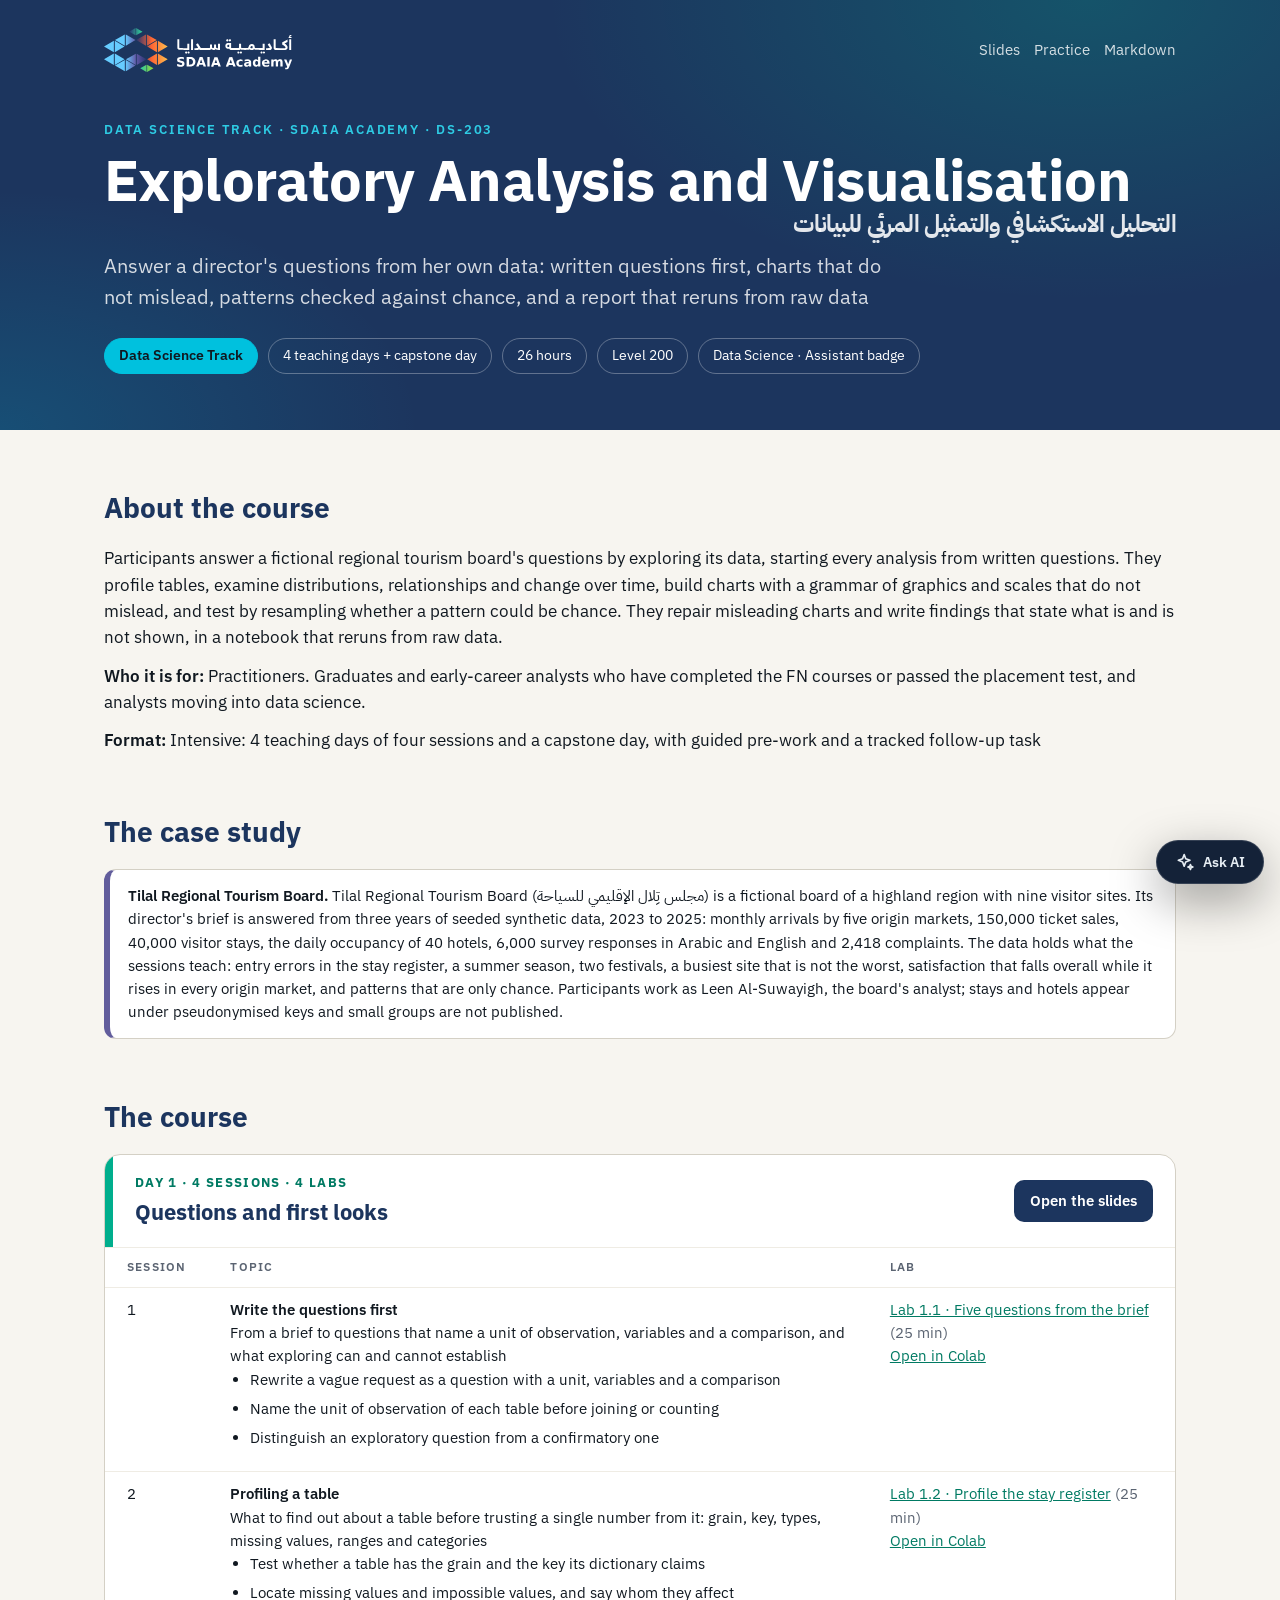
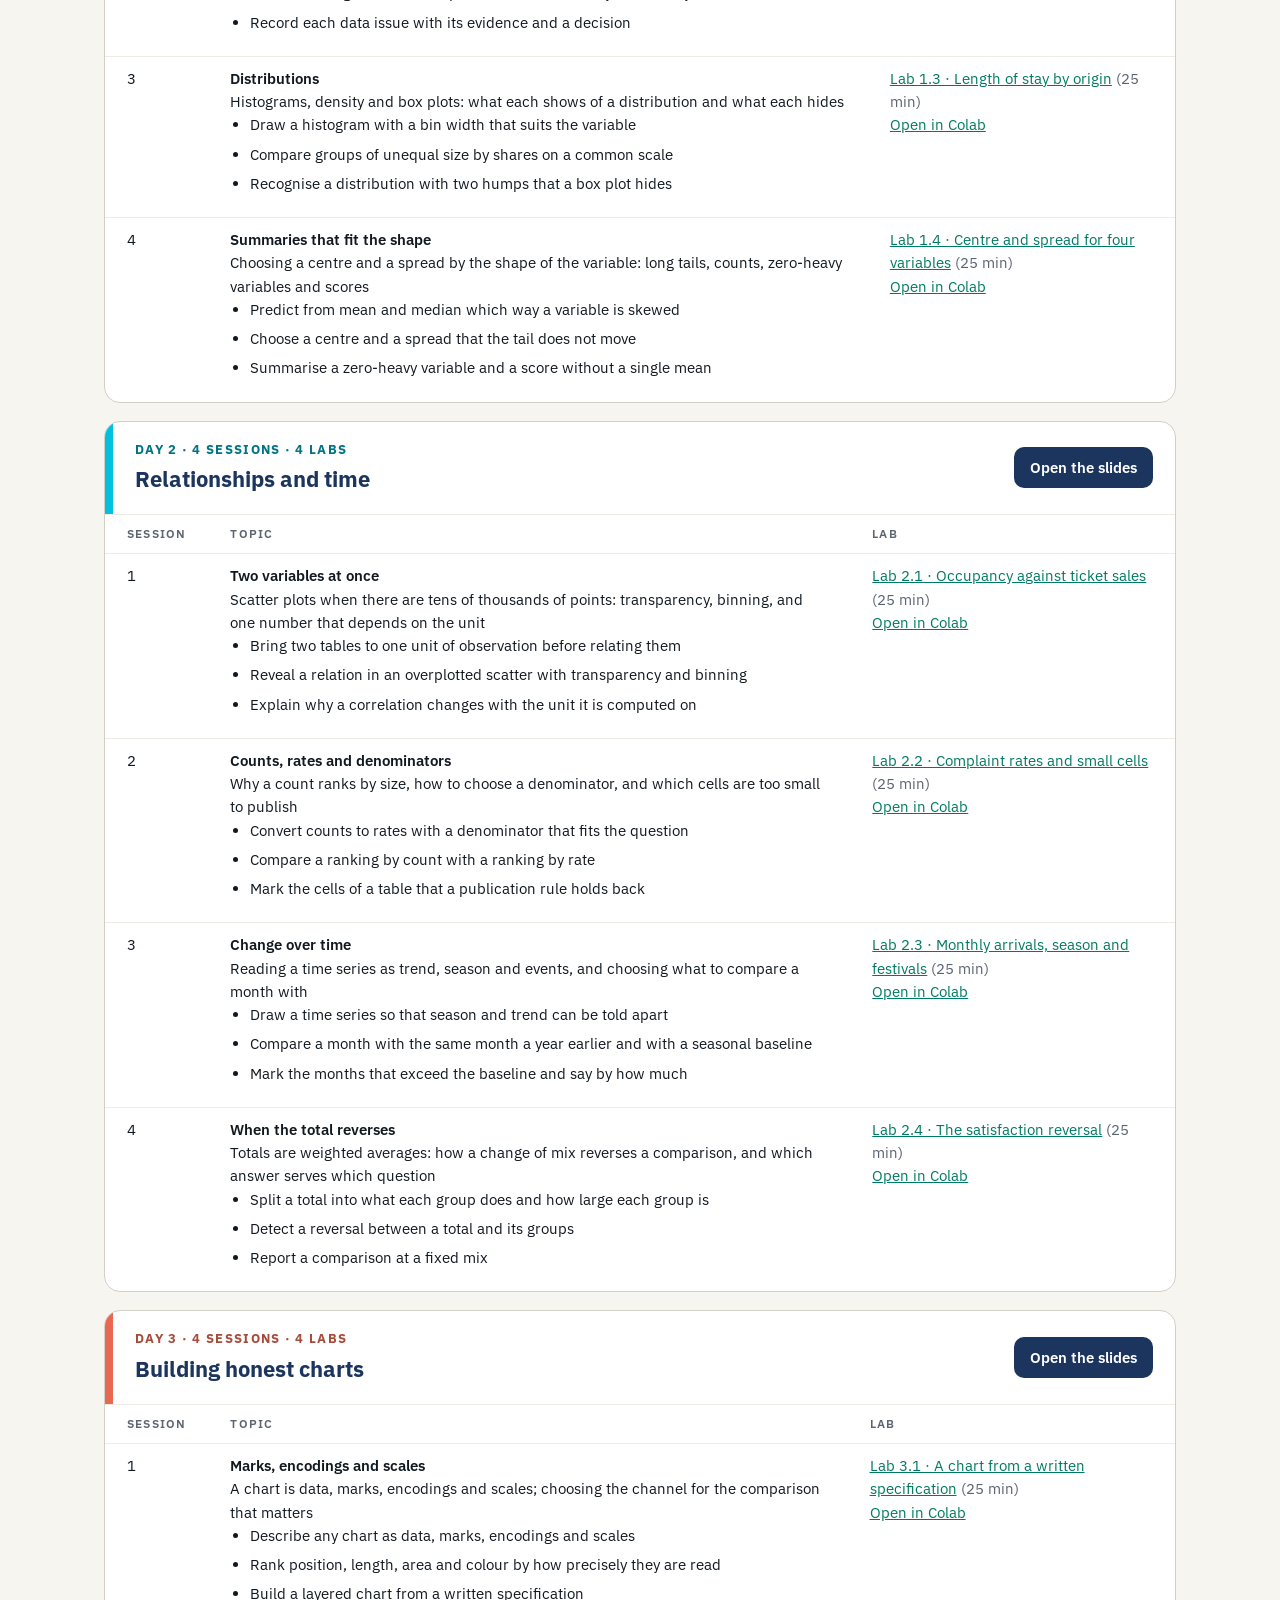
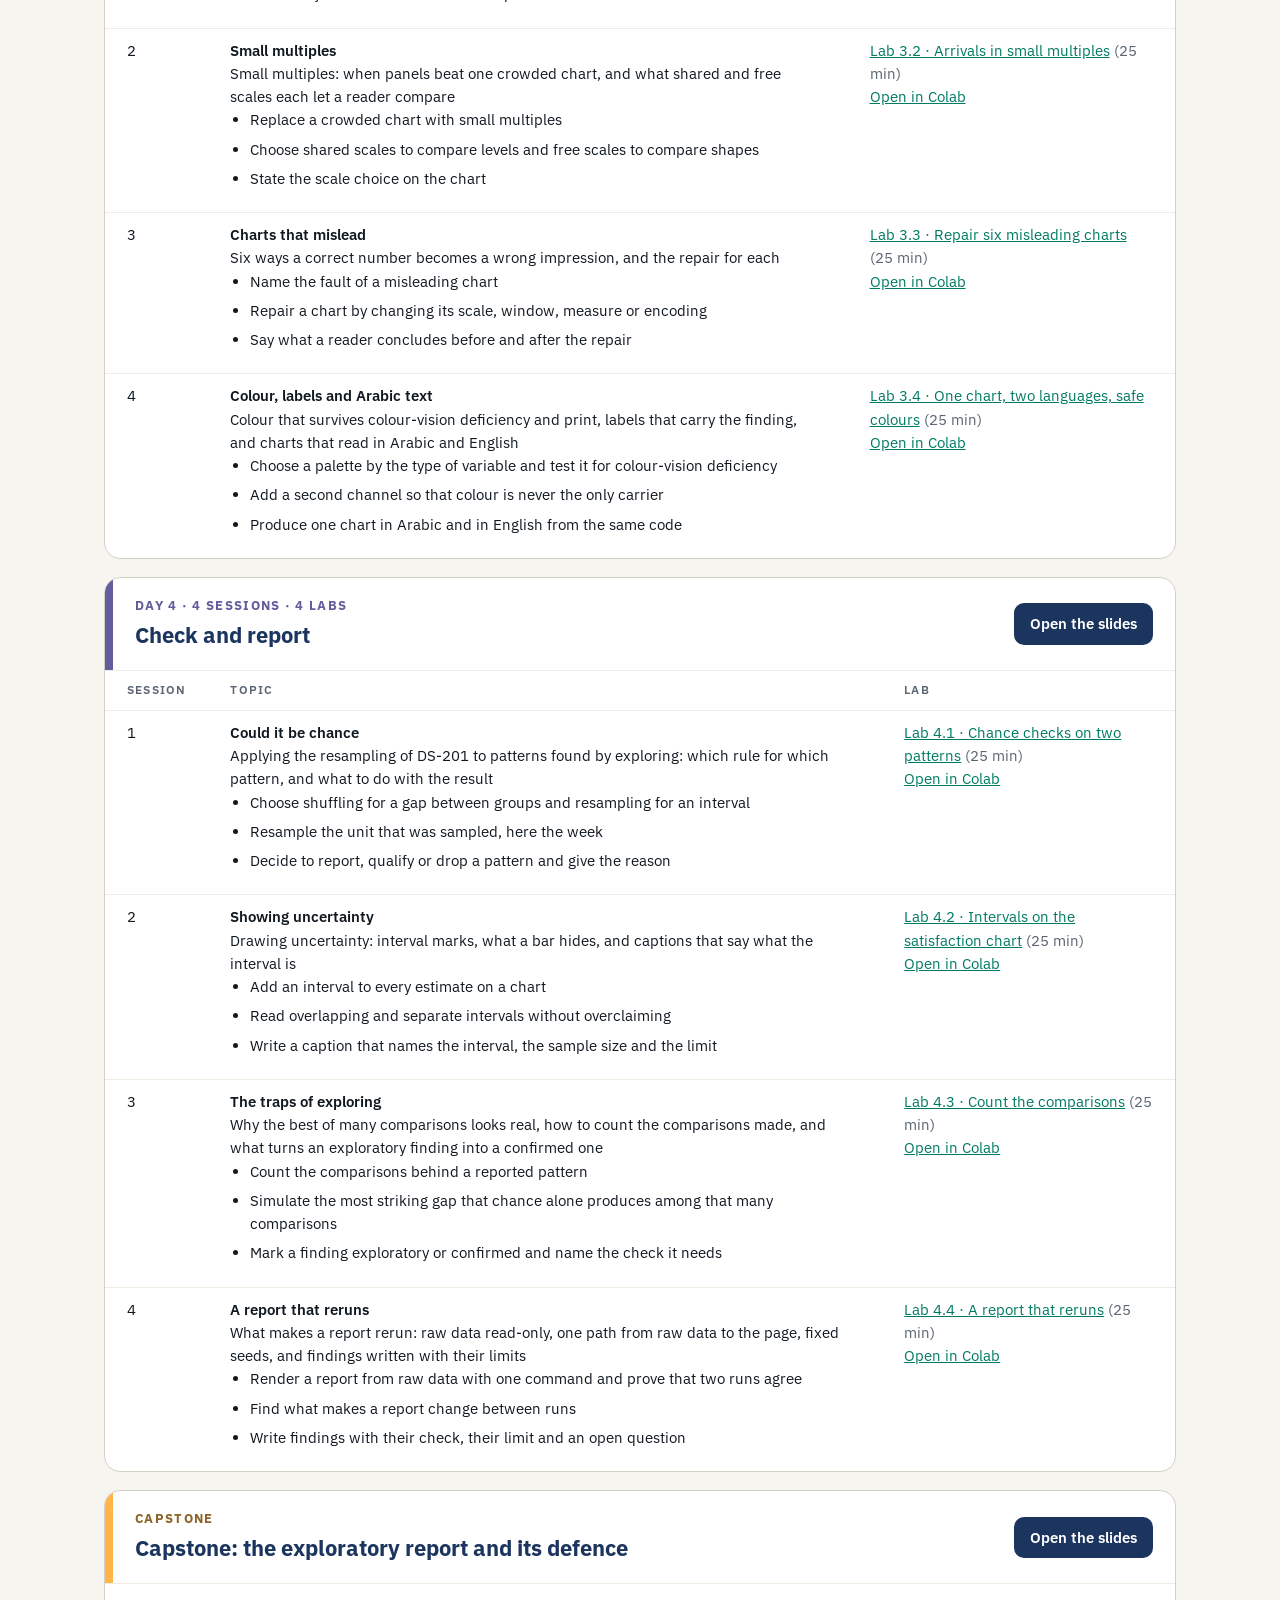
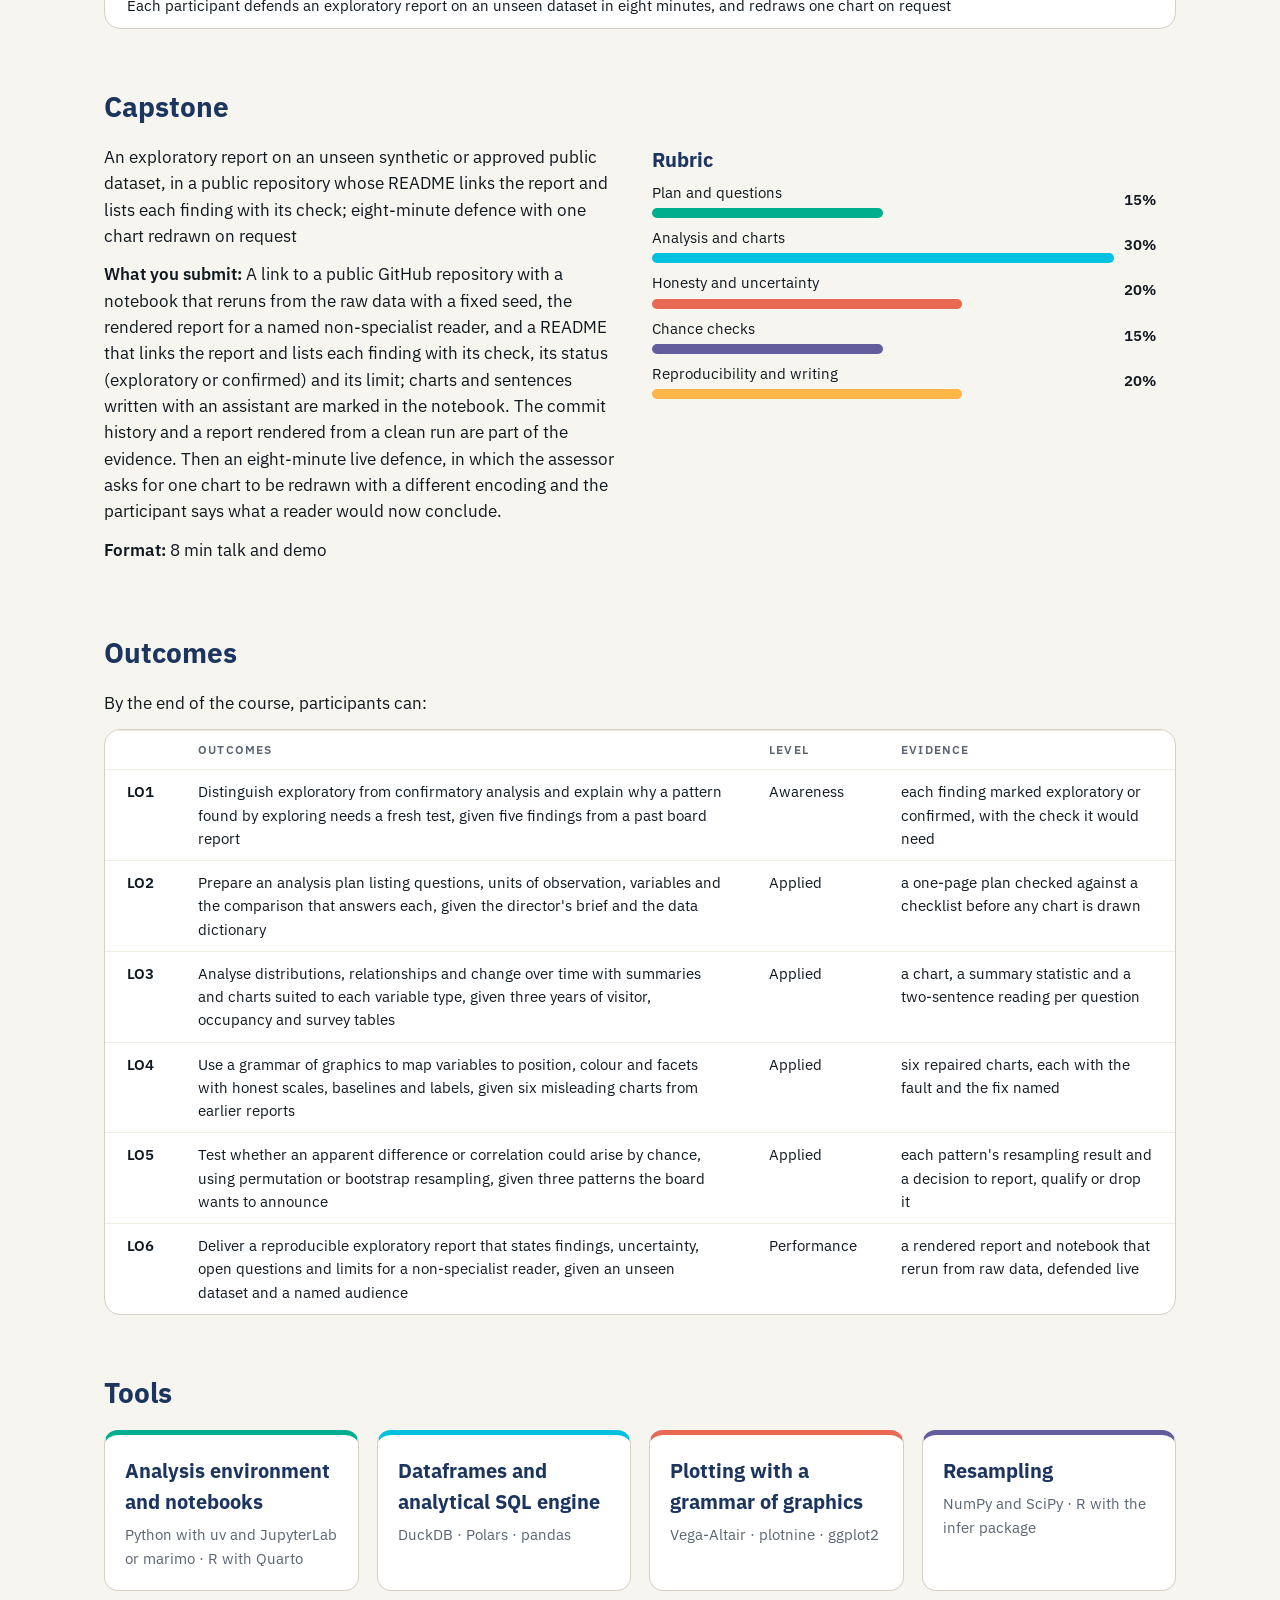
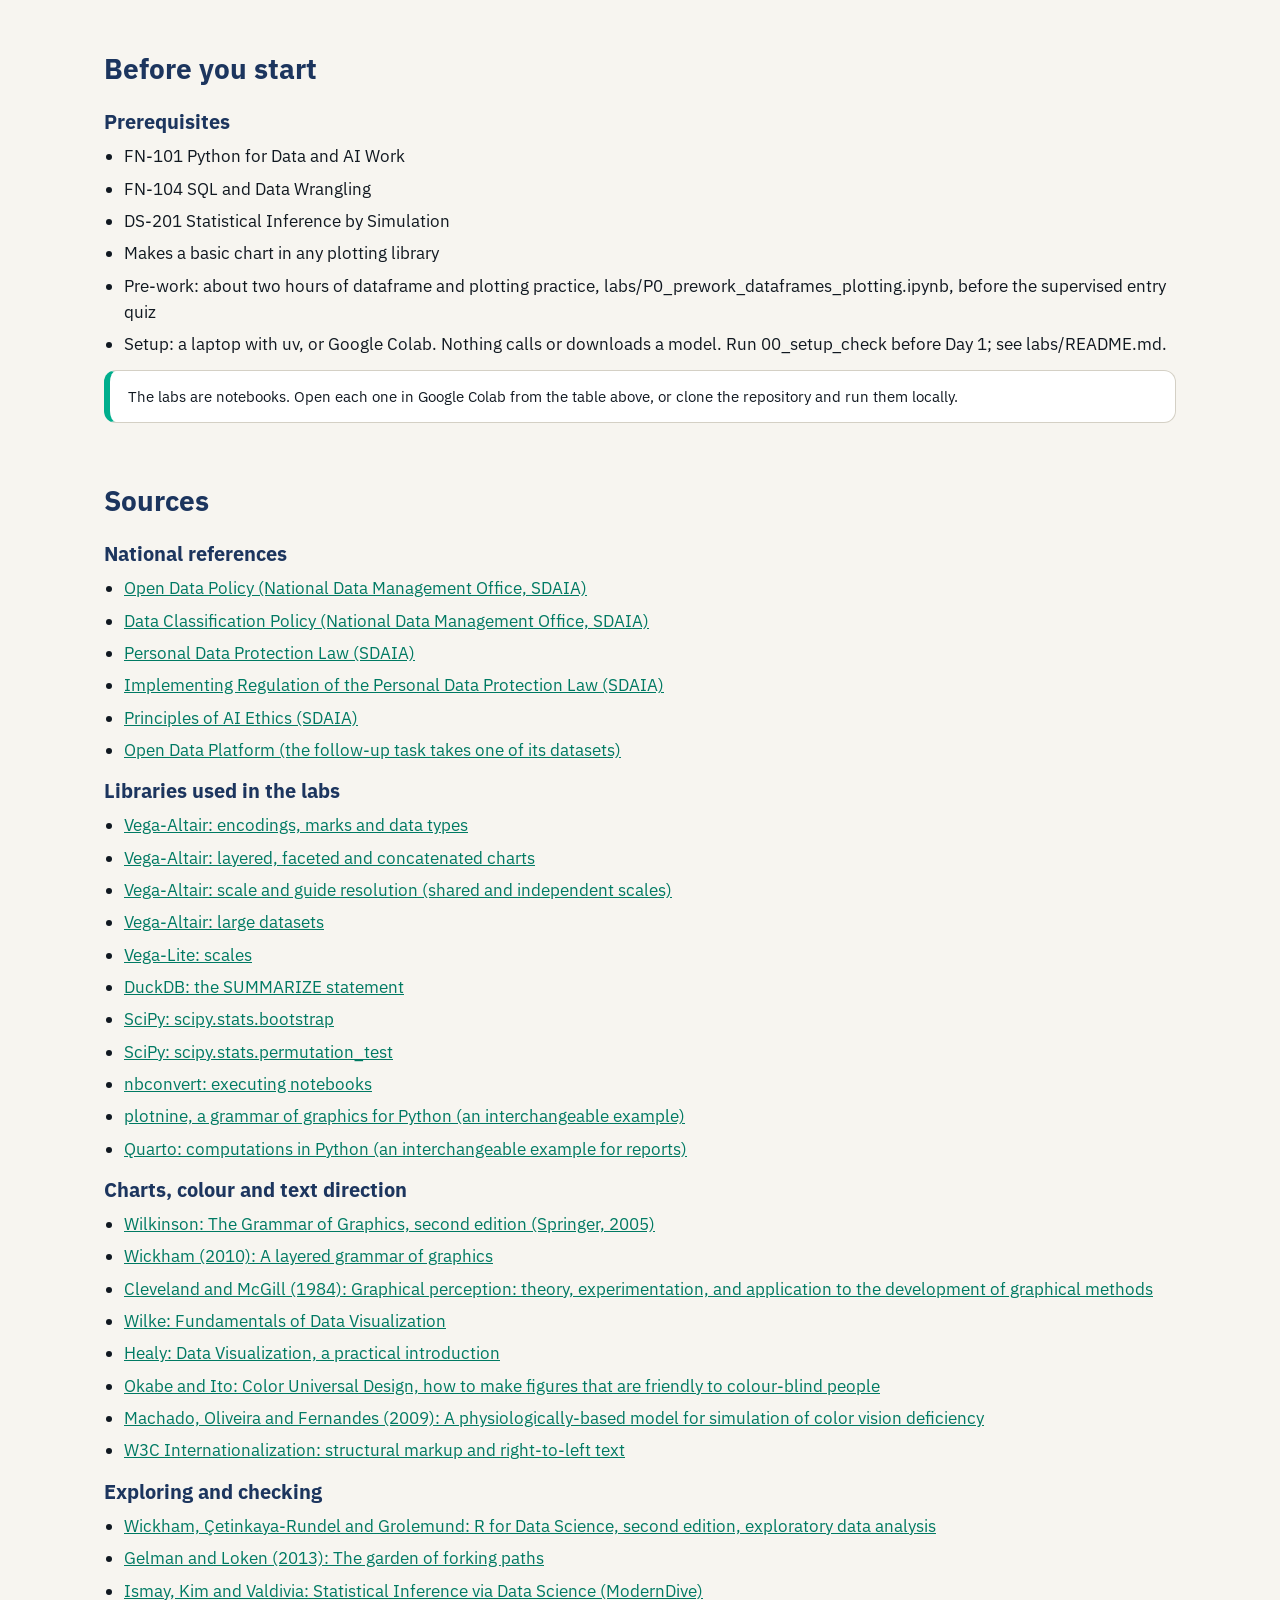
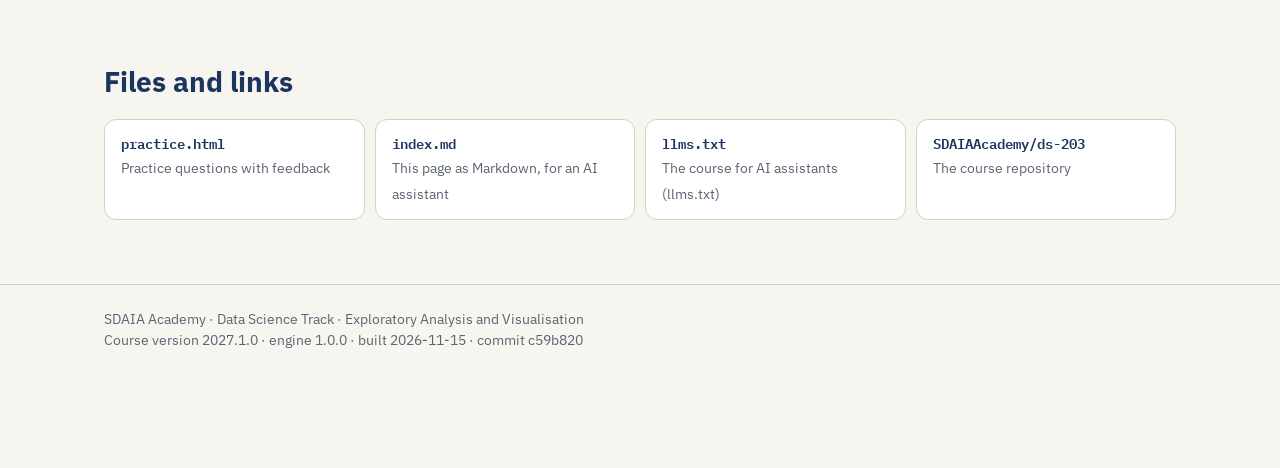
==== index.html @ 0e371b39 "Publish ds-203 2027.1.0 from c59b820" ====
<!doctype html>
<html lang="en" dir="ltr" data-ax="page" data-track="data-science">
<head>
<meta charset="utf-8">
<meta name="viewport" content="width=device-width, initial-scale=1">
<title>Exploratory Analysis and Visualisation · SDAIA Academy</title>
<meta name="generator" content="SDAIA Academy engine 1.0.0">
<meta name="description" content="Answer a director's questions from her own data: written questions first, charts that do not mislead, patterns checked against chance, and a report that reruns from raw data">
<link rel="icon" href="_engine/icon.svg">
<link rel="alternate" type="text/markdown" href="index.md">
<link rel="describedby" href="llms.txt">
<link rel="stylesheet" href="_engine/academy.css">
<link rel="stylesheet" href="assets/course.css">
</head>
<body>
<header>
<div class="wrap">
<div class="top"><div class="logo" id="logo"></div><nav><a href="slides/day1.html">Slides</a><a href="practice.html">Practice</a><a href="index.md" type="text/markdown">Markdown</a></nav></div>
<div class="kicker">Data Science Track · SDAIA Academy · DS-203</div>
<h1>Exploratory Analysis and Visualisation<span class="sub ar" lang="ar" dir="rtl">التحليل الاستكشافي والتمثيل المرئي للبيانات</span></h1>
<p>Answer a director's questions from her own data: written questions first, charts that do not mislead, patterns checked against chance, and a report that reruns from raw data</p>
<div class="meta"><span class="track">Data Science Track</span><span>4 teaching days + capstone day</span><span>26 hours</span><span>Level 200</span><span>Data Science · Assistant badge</span></div>
</div>
</header>
<main class="wrap">
<h2>About the course</h2>
<p>Participants answer a fictional regional tourism board's questions by exploring its data, starting every analysis from written questions. They profile tables, examine distributions, relationships and change over time, build charts with a grammar of graphics and scales that do not mislead, and test by resampling whether a pattern could be chance. They repair misleading charts and write findings that state what is and is not shown, in a notebook that reruns from raw data.</p>
<p><b>Who it is for:</b> Practitioners. Graduates and early-career analysts who have completed the FN courses or passed the placement test, and analysts moving into data science.</p>
<p><b>Format:</b> Intensive: 4 teaching days of four sessions and a capstone day, with guided pre-work and a tracked follow-up task</p>
<h2>The case study</h2>
<div class="note info"><b>Tilal Regional Tourism Board.</b> Tilal Regional Tourism Board (مجلس تِلال الإقليمي للسياحة) is a fictional board of a highland region with nine visitor sites. Its director's brief is answered from three years of seeded synthetic data, 2023 to 2025: monthly arrivals by five origin markets, 150,000 ticket sales, 40,000 visitor stays, the daily occupancy of 40 hotels, 6,000 survey responses in Arabic and English and 2,418 complaints. The data holds what the sessions teach: entry errors in the stay register, a summer season, two festivals, a busiest site that is not the worst, satisfaction that falls overall while it rises in every origin market, and patterns that are only chance. Participants work as Leen Al-Suwayigh, the board's analyst; stays and hotels appear under pseudonymised keys and small groups are not published.</div>
<h2>The course</h2>
<div class="day">
<div class="day-head c-teal"><div><div class="t">Day 1 · 4 sessions · 4 labs</div><h3>Questions and first looks</h3></div><a class="btn" href="slides/day1.html">Open the slides</a></div>
<div class="scroll"><table>
<tr><th>Session</th><th>Topic</th><th>Lab</th></tr>
<tr><td>1</td><td><b>Write the questions first</b><br>From a brief to questions that name a unit of observation, variables and a comparison, and what exploring can and cannot establish<ul><li>Rewrite a vague request as a question with a unit, variables and a comparison</li><li>Name the unit of observation of each table before joining or counting</li><li>Distinguish an exploratory question from a confirmatory one</li></ul></td><td><a href="labs/D1_1_brief_questions.ipynb">Lab 1.1 · Five questions from the brief</a> <span class="muted">(25 min)</span><br><a href="https://colab.research.google.com/github/SDAIAAcademy/ds-203/blob/main/labs/D1_1_brief_questions.ipynb">Open in Colab</a></td></tr>
<tr><td>2</td><td><b>Profiling a table</b><br>What to find out about a table before trusting a single number from it: grain, key, types, missing values, ranges and categories<ul><li>Test whether a table has the grain and the key its dictionary claims</li><li>Locate missing values and impossible values, and say whom they affect</li><li>Record each data issue with its evidence and a decision</li></ul></td><td><a href="labs/D1_2_profile_stays.ipynb">Lab 1.2 · Profile the stay register</a> <span class="muted">(25 min)</span><br><a href="https://colab.research.google.com/github/SDAIAAcademy/ds-203/blob/main/labs/D1_2_profile_stays.ipynb">Open in Colab</a></td></tr>
<tr><td>3</td><td><b>Distributions</b><br>Histograms, density and box plots: what each shows of a distribution and what each hides<ul><li>Draw a histogram with a bin width that suits the variable</li><li>Compare groups of unequal size by shares on a common scale</li><li>Recognise a distribution with two humps that a box plot hides</li></ul></td><td><a href="labs/D1_3_length_of_stay.ipynb">Lab 1.3 · Length of stay by origin</a> <span class="muted">(25 min)</span><br><a href="https://colab.research.google.com/github/SDAIAAcademy/ds-203/blob/main/labs/D1_3_length_of_stay.ipynb">Open in Colab</a></td></tr>
<tr><td>4</td><td><b>Summaries that fit the shape</b><br>Choosing a centre and a spread by the shape of the variable: long tails, counts, zero-heavy variables and scores<ul><li>Predict from mean and median which way a variable is skewed</li><li>Choose a centre and a spread that the tail does not move</li><li>Summarise a zero-heavy variable and a score without a single mean</li></ul></td><td><a href="labs/D1_4_centre_spread.ipynb">Lab 1.4 · Centre and spread for four variables</a> <span class="muted">(25 min)</span><br><a href="https://colab.research.google.com/github/SDAIAAcademy/ds-203/blob/main/labs/D1_4_centre_spread.ipynb">Open in Colab</a></td></tr>
</table></div>
</div>
<div class="day">
<div class="day-head c-cyan"><div><div class="t">Day 2 · 4 sessions · 4 labs</div><h3>Relationships and time</h3></div><a class="btn" href="slides/day2.html">Open the slides</a></div>
<div class="scroll"><table>
<tr><th>Session</th><th>Topic</th><th>Lab</th></tr>
<tr><td>1</td><td><b>Two variables at once</b><br>Scatter plots when there are tens of thousands of points: transparency, binning, and one number that depends on the unit<ul><li>Bring two tables to one unit of observation before relating them</li><li>Reveal a relation in an overplotted scatter with transparency and binning</li><li>Explain why a correlation changes with the unit it is computed on</li></ul></td><td><a href="labs/D2_1_occupancy_tickets.ipynb">Lab 2.1 · Occupancy against ticket sales</a> <span class="muted">(25 min)</span><br><a href="https://colab.research.google.com/github/SDAIAAcademy/ds-203/blob/main/labs/D2_1_occupancy_tickets.ipynb">Open in Colab</a></td></tr>
<tr><td>2</td><td><b>Counts, rates and denominators</b><br>Why a count ranks by size, how to choose a denominator, and which cells are too small to publish<ul><li>Convert counts to rates with a denominator that fits the question</li><li>Compare a ranking by count with a ranking by rate</li><li>Mark the cells of a table that a publication rule holds back</li></ul></td><td><a href="labs/D2_2_complaint_rates.ipynb">Lab 2.2 · Complaint rates and small cells</a> <span class="muted">(25 min)</span><br><a href="https://colab.research.google.com/github/SDAIAAcademy/ds-203/blob/main/labs/D2_2_complaint_rates.ipynb">Open in Colab</a></td></tr>
<tr><td>3</td><td><b>Change over time</b><br>Reading a time series as trend, season and events, and choosing what to compare a month with<ul><li>Draw a time series so that season and trend can be told apart</li><li>Compare a month with the same month a year earlier and with a seasonal baseline</li><li>Mark the months that exceed the baseline and say by how much</li></ul></td><td><a href="labs/D2_3_monthly_arrivals.ipynb">Lab 2.3 · Monthly arrivals, season and festivals</a> <span class="muted">(25 min)</span><br><a href="https://colab.research.google.com/github/SDAIAAcademy/ds-203/blob/main/labs/D2_3_monthly_arrivals.ipynb">Open in Colab</a></td></tr>
<tr><td>4</td><td><b>When the total reverses</b><br>Totals are weighted averages: how a change of mix reverses a comparison, and which answer serves which question<ul><li>Split a total into what each group does and how large each group is</li><li>Detect a reversal between a total and its groups</li><li>Report a comparison at a fixed mix</li></ul></td><td><a href="labs/D2_4_satisfaction_reversal.ipynb">Lab 2.4 · The satisfaction reversal</a> <span class="muted">(25 min)</span><br><a href="https://colab.research.google.com/github/SDAIAAcademy/ds-203/blob/main/labs/D2_4_satisfaction_reversal.ipynb">Open in Colab</a></td></tr>
</table></div>
</div>
<div class="day">
<div class="day-head c-coral"><div><div class="t">Day 3 · 4 sessions · 4 labs</div><h3>Building honest charts</h3></div><a class="btn" href="slides/day3.html">Open the slides</a></div>
<div class="scroll"><table>
<tr><th>Session</th><th>Topic</th><th>Lab</th></tr>
<tr><td>1</td><td><b>Marks, encodings and scales</b><br>A chart is data, marks, encodings and scales; choosing the channel for the comparison that matters<ul><li>Describe any chart as data, marks, encodings and scales</li><li>Rank position, length, area and colour by how precisely they are read</li><li>Build a layered chart from a written specification</li></ul></td><td><a href="labs/D3_1_chart_from_spec.ipynb">Lab 3.1 · A chart from a written specification</a> <span class="muted">(25 min)</span><br><a href="https://colab.research.google.com/github/SDAIAAcademy/ds-203/blob/main/labs/D3_1_chart_from_spec.ipynb">Open in Colab</a></td></tr>
<tr><td>2</td><td><b>Small multiples</b><br>Small multiples: when panels beat one crowded chart, and what shared and free scales each let a reader compare<ul><li>Replace a crowded chart with small multiples</li><li>Choose shared scales to compare levels and free scales to compare shapes</li><li>State the scale choice on the chart</li></ul></td><td><a href="labs/D3_2_facet_arrivals.ipynb">Lab 3.2 · Arrivals in small multiples</a> <span class="muted">(25 min)</span><br><a href="https://colab.research.google.com/github/SDAIAAcademy/ds-203/blob/main/labs/D3_2_facet_arrivals.ipynb">Open in Colab</a></td></tr>
<tr><td>3</td><td><b>Charts that mislead</b><br>Six ways a correct number becomes a wrong impression, and the repair for each<ul><li>Name the fault of a misleading chart</li><li>Repair a chart by changing its scale, window, measure or encoding</li><li>Say what a reader concludes before and after the repair</li></ul></td><td><a href="labs/D3_3_repair_six_charts.ipynb">Lab 3.3 · Repair six misleading charts</a> <span class="muted">(25 min)</span><br><a href="https://colab.research.google.com/github/SDAIAAcademy/ds-203/blob/main/labs/D3_3_repair_six_charts.ipynb">Open in Colab</a></td></tr>
<tr><td>4</td><td><b>Colour, labels and Arabic text</b><br>Colour that survives colour-vision deficiency and print, labels that carry the finding, and charts that read in Arabic and English<ul><li>Choose a palette by the type of variable and test it for colour-vision deficiency</li><li>Add a second channel so that colour is never the only carrier</li><li>Produce one chart in Arabic and in English from the same code</li></ul></td><td><a href="labs/D3_4_bilingual_chart.ipynb">Lab 3.4 · One chart, two languages, safe colours</a> <span class="muted">(25 min)</span><br><a href="https://colab.research.google.com/github/SDAIAAcademy/ds-203/blob/main/labs/D3_4_bilingual_chart.ipynb">Open in Colab</a></td></tr>
</table></div>
</div>
<div class="day">
<div class="day-head c-purple"><div><div class="t">Day 4 · 4 sessions · 4 labs</div><h3>Check and report</h3></div><a class="btn" href="slides/day4.html">Open the slides</a></div>
<div class="scroll"><table>
<tr><th>Session</th><th>Topic</th><th>Lab</th></tr>
<tr><td>1</td><td><b>Could it be chance</b><br>Applying the resampling of DS-201 to patterns found by exploring: which rule for which pattern, and what to do with the result<ul><li>Choose shuffling for a gap between groups and resampling for an interval</li><li>Resample the unit that was sampled, here the week</li><li>Decide to report, qualify or drop a pattern and give the reason</li></ul></td><td><a href="labs/D4_1_chance_checks.ipynb">Lab 4.1 · Chance checks on two patterns</a> <span class="muted">(25 min)</span><br><a href="https://colab.research.google.com/github/SDAIAAcademy/ds-203/blob/main/labs/D4_1_chance_checks.ipynb">Open in Colab</a></td></tr>
<tr><td>2</td><td><b>Showing uncertainty</b><br>Drawing uncertainty: interval marks, what a bar hides, and captions that say what the interval is<ul><li>Add an interval to every estimate on a chart</li><li>Read overlapping and separate intervals without overclaiming</li><li>Write a caption that names the interval, the sample size and the limit</li></ul></td><td><a href="labs/D4_2_intervals_caption.ipynb">Lab 4.2 · Intervals on the satisfaction chart</a> <span class="muted">(25 min)</span><br><a href="https://colab.research.google.com/github/SDAIAAcademy/ds-203/blob/main/labs/D4_2_intervals_caption.ipynb">Open in Colab</a></td></tr>
<tr><td>3</td><td><b>The traps of exploring</b><br>Why the best of many comparisons looks real, how to count the comparisons made, and what turns an exploratory finding into a confirmed one<ul><li>Count the comparisons behind a reported pattern</li><li>Simulate the most striking gap that chance alone produces among that many comparisons</li><li>Mark a finding exploratory or confirmed and name the check it needs</li></ul></td><td><a href="labs/D4_3_count_comparisons.ipynb">Lab 4.3 · Count the comparisons</a> <span class="muted">(25 min)</span><br><a href="https://colab.research.google.com/github/SDAIAAcademy/ds-203/blob/main/labs/D4_3_count_comparisons.ipynb">Open in Colab</a></td></tr>
<tr><td>4</td><td><b>A report that reruns</b><br>What makes a report rerun: raw data read-only, one path from raw data to the page, fixed seeds, and findings written with their limits<ul><li>Render a report from raw data with one command and prove that two runs agree</li><li>Find what makes a report change between runs</li><li>Write findings with their check, their limit and an open question</li></ul></td><td><a href="labs/D4_4_report_reruns.ipynb">Lab 4.4 · A report that reruns</a> <span class="muted">(25 min)</span><br><a href="https://colab.research.google.com/github/SDAIAAcademy/ds-203/blob/main/labs/D4_4_report_reruns.ipynb">Open in Colab</a></td></tr>
</table></div>
</div>
<div class="day">
<div class="day-head c-amber"><div><div class="t">Capstone</div><h3>Capstone: the exploratory report and its defence</h3></div><a class="btn" href="slides/capstone.html">Open the slides</a></div>
<div class="scroll"><table><tr><td>Each participant defends an exploratory report on an unseen dataset in eight minutes, and redraws one chart on request</td></tr></table></div>
</div>
<h2>Capstone</h2>
<div class="two">
<div><p>An exploratory report on an unseen synthetic or approved public dataset, in a public repository whose README links the report and lists each finding with its check; eight-minute defence with one chart redrawn on request</p><p><b>What you submit:</b> A link to a public GitHub repository with a notebook that reruns from the raw data with a fixed seed, the rendered report for a named non-specialist reader, and a README that links the report and lists each finding with its check, its status (exploratory or confirmed) and its limit; charts and sentences written with an assistant are marked in the notebook. The commit history and a report rendered from a clean run are part of the evidence. Then an eight-minute live defence, in which the assessor asks for one chart to be redrawn with a different encoding and the participant says what a reader would now conclude.</p><p><b>Format:</b> 8 min talk and demo</p></div>
<div><h3>Rubric</h3><div class="bar c-teal"><span>Plan and questions<i style="--w:50%"></i></span><b>15%</b></div><div class="bar c-cyan"><span>Analysis and charts<i style="--w:100%"></i></span><b>30%</b></div><div class="bar c-coral"><span>Honesty and uncertainty<i style="--w:67%"></i></span><b>20%</b></div><div class="bar c-purple"><span>Chance checks<i style="--w:50%"></i></span><b>15%</b></div><div class="bar c-amber"><span>Reproducibility and writing<i style="--w:67%"></i></span><b>20%</b></div></div>
</div>
<h2>Outcomes</h2>
<p>By the end of the course, participants can:</p>
<div class="day"><div class="scroll"><table>
<tr><th></th><th>Outcomes</th><th>Level</th><th>Evidence</th></tr>
<tr><td><b>LO1</b></td><td>Distinguish exploratory from confirmatory analysis and explain why a pattern found by exploring needs a fresh test, given five findings from a past board report</td><td>Awareness</td><td>each finding marked exploratory or confirmed, with the check it would need</td></tr>
<tr><td><b>LO2</b></td><td>Prepare an analysis plan listing questions, units of observation, variables and the comparison that answers each, given the director's brief and the data dictionary</td><td>Applied</td><td>a one-page plan checked against a checklist before any chart is drawn</td></tr>
<tr><td><b>LO3</b></td><td>Analyse distributions, relationships and change over time with summaries and charts suited to each variable type, given three years of visitor, occupancy and survey tables</td><td>Applied</td><td>a chart, a summary statistic and a two-sentence reading per question</td></tr>
<tr><td><b>LO4</b></td><td>Use a grammar of graphics to map variables to position, colour and facets with honest scales, baselines and labels, given six misleading charts from earlier reports</td><td>Applied</td><td>six repaired charts, each with the fault and the fix named</td></tr>
<tr><td><b>LO5</b></td><td>Test whether an apparent difference or correlation could arise by chance, using permutation or bootstrap resampling, given three patterns the board wants to announce</td><td>Applied</td><td>each pattern's resampling result and a decision to report, qualify or drop it</td></tr>
<tr><td><b>LO6</b></td><td>Deliver a reproducible exploratory report that states findings, uncertainty, open questions and limits for a non-specialist reader, given an unseen dataset and a named audience</td><td>Performance</td><td>a rendered report and notebook that rerun from raw data, defended live</td></tr>
</table></div></div>
<h2>Tools</h2>
<div class="grid">
<div class="card c-teal"><h3>Analysis environment and notebooks</h3><p>Python with uv and JupyterLab or marimo · R with Quarto</p></div>
<div class="card c-cyan"><h3>Dataframes and analytical SQL engine</h3><p>DuckDB · Polars · pandas</p></div>
<div class="card c-coral"><h3>Plotting with a grammar of graphics</h3><p>Vega-Altair · plotnine · ggplot2</p></div>
<div class="card c-purple"><h3>Resampling</h3><p>NumPy and SciPy · R with the infer package</p></div>
</div>
<h2>Before you start</h2>
<h3>Prerequisites</h3>
<ul><li>FN-101 Python for Data and AI Work</li><li>FN-104 SQL and Data Wrangling</li><li>DS-201 Statistical Inference by Simulation</li><li>Makes a basic chart in any plotting library</li><li>Pre-work: about two hours of dataframe and plotting practice, labs/P0_prework_dataframes_plotting.ipynb, before the supervised entry quiz</li><li>Setup: a laptop with uv, or Google Colab. Nothing calls or downloads a model. Run 00_setup_check before Day 1; see labs/README.md.</li></ul>
<div class="note tip">The labs are notebooks. Open each one in Google Colab from the table above, or clone the repository and run them locally.</div>
<h2>Sources</h2>
<h3>National references</h3>
<ul><li><a href="https://sdaia.gov.sa/en/SDAIA/about/Documents/OpenDataPolicy.pdf">Open Data Policy (National Data Management Office, SDAIA)</a></li><li><a href="https://sdaia.gov.sa/en/SDAIA/about/Documents/DataClassificationPolicy.pdf">Data Classification Policy (National Data Management Office, SDAIA)</a></li><li><a href="https://sdaia.gov.sa/en/SDAIA/about/Documents/PersonalDataProtectionLaw.pdf">Personal Data Protection Law (SDAIA)</a></li><li><a href="https://sdaia.gov.sa/en/SDAIA/about/Documents/ImplementingRegulationPersonalDataProtectionLaw.pdf">Implementing Regulation of the Personal Data Protection Law (SDAIA)</a></li><li><a href="https://sdaia.gov.sa/en/SDAIA/about/Documents/ai-principles.pdf">Principles of AI Ethics (SDAIA)</a></li><li><a href="https://open.data.gov.sa/en/home">Open Data Platform (the follow-up task takes one of its datasets)</a></li></ul>
<h3>Libraries used in the labs</h3>
<ul><li><a href="https://altair-viz.github.io/user_guide/encodings/index.html">Vega-Altair: encodings, marks and data types</a></li><li><a href="https://altair-viz.github.io/user_guide/compound_charts.html">Vega-Altair: layered, faceted and concatenated charts</a></li><li><a href="https://altair-viz.github.io/user_guide/scale_resolve.html">Vega-Altair: scale and guide resolution (shared and independent scales)</a></li><li><a href="https://altair-viz.github.io/user_guide/large_datasets.html">Vega-Altair: large datasets</a></li><li><a href="https://vega.github.io/vega-lite/docs/scale.html">Vega-Lite: scales</a></li><li><a href="https://duckdb.org/docs/stable/guides/meta/summarize">DuckDB: the SUMMARIZE statement</a></li><li><a href="https://docs.scipy.org/doc/scipy/reference/generated/scipy.stats.bootstrap.html">SciPy: scipy.stats.bootstrap</a></li><li><a href="https://docs.scipy.org/doc/scipy/reference/generated/scipy.stats.permutation_test.html">SciPy: scipy.stats.permutation_test</a></li><li><a href="https://nbconvert.readthedocs.io/en/latest/execute_api.html">nbconvert: executing notebooks</a></li><li><a href="https://plotnine.org/">plotnine, a grammar of graphics for Python (an interchangeable example)</a></li><li><a href="https://quarto.org/docs/computations/python.html">Quarto: computations in Python (an interchangeable example for reports)</a></li></ul>
<h3>Charts, colour and text direction</h3>
<ul><li><a href="https://link.springer.com/book/10.1007/0-387-28695-0">Wilkinson: The Grammar of Graphics, second edition (Springer, 2005)</a></li><li><a href="https://vita.had.co.nz/papers/layered-grammar.html">Wickham (2010): A layered grammar of graphics</a></li><li><a href="https://www.jstor.org/stable/2288400">Cleveland and McGill (1984): Graphical perception: theory, experimentation, and application to the development of graphical methods</a></li><li><a href="https://clauswilke.com/dataviz/">Wilke: Fundamentals of Data Visualization</a></li><li><a href="https://socviz.co/">Healy: Data Visualization, a practical introduction</a></li><li><a href="https://jfly.uni-koeln.de/color/">Okabe and Ito: Color Universal Design, how to make figures that are friendly to colour-blind people</a></li><li><a href="https://www.inf.ufrgs.br/~oliveira/pubs_files/CVD_Simulation/CVD_Simulation.html">Machado, Oliveira and Fernandes (2009): A physiologically-based model for simulation of color vision deficiency</a></li><li><a href="https://www.w3.org/International/questions/qa-html-dir">W3C Internationalization: structural markup and right-to-left text</a></li></ul>
<h3>Exploring and checking</h3>
<ul><li><a href="https://r4ds.hadley.nz/EDA.html">Wickham, Çetinkaya-Rundel and Grolemund: R for Data Science, second edition, exploratory data analysis</a></li><li><a href="https://sites.stat.columbia.edu/gelman/research/unpublished/p_hacking.pdf">Gelman and Loken (2013): The garden of forking paths</a></li><li><a href="https://moderndive.com/">Ismay, Kim and Valdivia: Statistical Inference via Data Science (ModernDive)</a></li></ul>
<h2>Files and links</h2>
<div class="files">
<a href="practice.html"><b>practice.html</b><span>Practice questions with feedback</span></a>
<a href="index.md"><b>index.md</b><span>This page as Markdown, for an AI assistant</span></a>
<a href="llms.txt"><b>llms.txt</b><span>The course for AI assistants (llms.txt)</span></a>
<a href="https://github.com/SDAIAAcademy/ds-203"><b>SDAIAAcademy/ds-203</b><span>The course repository</span></a>
</div>
</main>
<footer><div class="wrap">SDAIA Academy · Data Science Track · Exploratory Analysis and Visualisation<br><span class="muted">Course version 2027.1.0 · engine 1.0.0 · built 2026-11-15 · commit c59b820</span></div></footer>
<script type="application/json" id="academy-data">{"v":1,"engine":"1.0.0","build":{"at":"2026-11-15T14:45:38Z","version":"2027.1.0","commit":"c59b820"},"course":{"id":"ds-203","code":"DS-203","title":"Exploratory Analysis and Visualisation","track":"data-science","lang":"en","dir":"ltr","url":"https://sdaiaacademy.github.io/ds-203/","repo":"SDAIAAcademy/ds-203","home":"index.html"},"ai":{"context":{"course":"context/course.md","courseJs":"context/course.js","day":null,"llms":"llms.txt"},"tasks":[],"tools":[]},"features":{},"strings":{}}</script>
<script src="_engine/academy.js"></script>
</body>
</html>
---- _engine/academy.css ----
/* ======== theme/tokens.css ======== */
/* SDAIA Academy engine · theme tokens
   Every colour, font, type size and radius the theme uses, as a custom property on :root.
   A course changes the look by overriding tokens in assets/course.css, never by editing the
   engine. The track accent comes from data-track; right-to-left pages switch the Arabic type
   settings and the few direction helpers at the end of this file. */

:root {
  /* brand */
  --navy: #1c355e;
  --navy-deep: #142846;
  --teal: #00ae8d;
  --coral: #e96852;
  --green: #6abf4b;
  --cyan: #00c1de;
  --amber: #ffb548;
  --amber-ink: #d98f17;
  --purple: #625d9c;

  /* The accents as text. Most of them are too light to read as text (4.5 to 1): on white, on
     paper and on their own tints the text is the accent darkened with black; on navy it is the
     accent lightened with white. The shares are the largest that still reach 4.5 to 1. Fills,
     bars and borders keep the accents themselves. A course that changes an accent changes these
     with it. */
  --teal-text: color-mix(in srgb, var(--teal) 70%, #000);
  --coral-text: color-mix(in srgb, var(--coral) 72%, #000);
  --green-text: color-mix(in srgb, var(--green) 62%, #000);
  --cyan-text: color-mix(in srgb, var(--cyan) 60%, #000);
  --amber-text: color-mix(in srgb, var(--amber) 55%, #000);
  --amber-ink-text: color-mix(in srgb, var(--amber-ink) 66%, #000);
  --purple-text: var(--purple);
  --navy-text: var(--navy);
  --teal-on-dark: color-mix(in srgb, var(--teal) 62%, #fff);
  --coral-on-dark: color-mix(in srgb, var(--coral) 57%, #fff);
  --green-on-dark: color-mix(in srgb, var(--green) 80%, #fff);
  --cyan-on-dark: color-mix(in srgb, var(--cyan) 82%, #fff);
  --amber-on-dark: var(--amber);

  /* neutrals */
  --ink: #101820;
  --black: #000;
  --white: #fff;
  --paper: #f7f5f0;
  --paper-2: #efece4;
  --paper-3: #fbfaf7;
  --line: #d4d0c5;
  --muted: #5b6472;
  --stage-bg: #0b111a;
  --glow: rgba(0, 174, 141, .22);
  --glow-page: rgba(0, 174, 141, .25);

  /* text and lines on dark slides (title, section, dark, break) */
  --on-dark: #fff;
  --on-dark-1: rgba(255, 255, 255, .88);
  --on-dark-soft: rgba(255, 255, 255, .82);
  --on-dark-2: rgba(255, 255, 255, .78);
  --on-dark-3: rgba(255, 255, 255, .66);
  --on-dark-line: rgba(255, 255, 255, .3);
  --on-dark-line-2: rgba(255, 255, 255, .4);
  --on-dark-fill: rgba(255, 255, 255, .14);
  --on-dark-fill-2: rgba(255, 255, 255, .08);
  --on-dark-fill-3: rgba(255, 255, 255, .12);

  /* code */
  --code-bg: #0f1722;
  --code-fg: #e6edf3;
  --code-file: #8b98a9;
  --code-comment: #7d8a9b;
  --code-line: #26364a;
  --code-mark: rgba(255, 181, 72, .16);
  --code-inline: rgba(28, 53, 94, .08);
  --code-inline-page: rgba(28, 53, 94, .07);
  --nb-fg: #ffd18a;
  --nb-hover: #1c2a3d;

  /* highlight.js classes, written at build time (the atom-one-dark palette) */
  --hl-comment: #7f8796; /* lighter than the palette's #5c6370, which reads at 3 to 1 */
  --hl-keyword: #c678dd;
  --hl-name: #e06c75;
  --hl-literal: #56b6c2;
  --hl-string: #98c379;
  --hl-number: #d19a66;
  --hl-title: #61aeee;
  --hl-class: #e6c07b;

  /* token chips, in cycles of five */
  --chip: #dbe7ff;
  --chip-1: #ffe3b3;
  --chip-2: #c9efe6;
  --chip-3: #ffd3cb;
  --chip-4: #d7f0ff;
  --chip-5: #e2def5;
  --chip-ids: #eef0f3;
  --chip-edge: rgba(0, 0, 0, .06);

  /* fonts: local IBM Plex (fonts.css), system fonts as the fallback */
  --font-latin: "IBM Plex Sans", "IBM Plex Sans Arabic", system-ui, -apple-system, "Segoe UI", sans-serif;
  --font-ar: "IBM Plex Sans Arabic", "IBM Plex Sans", system-ui, -apple-system, "Segoe UI", sans-serif;
  --font: var(--font-latin);
  /* Plex Mono has no Arabic: Arabic in code and key caps takes Plex Sans Arabic, which is loaded
     for the Arabic range only, instead of a system monospace that shapes it badly. */
  --mono: "IBM Plex Mono", "IBM Plex Sans Arabic", ui-monospace, "Cascadia Code", Consolas, monospace;

  /* the stage */
  --stage-w: 1600px;
  --stage-h: 900px;
  --slide-pad-top: 92px;
  --slide-pad-inline: 110px;
  --slide-pad-bottom: 90px;

  /* type on the stage */
  --fs-body: 30px;
  --lh-body: 1.42;
  --fs-title: 96px;
  --fs-h1: 84px;
  --fs-section: 80px;
  --fs-break: 90px;
  --fs-h2: 54px;
  --fs-h3: 34px;
  --fs-h4: 26px;
  --fs-lead: 36px;
  --fs-small: 24px;
  --fs-xsmall: 20px;
  --fs-kicker: 20px;
  --fs-caption: 19px;
  --fs-chrome: 17px;
  --fs-footer: 16px;
  --fs-big: 96px;
  --fs-stat: 72px;
  --fs-timer: 190px;
  --fs-sess-no: 240px;
  --lh-h1: 1.05;
  --lh-h2: 1.12;
  --lh-title: 1.05;
  --ls-heading: -.01em;
  --ls-kicker: .14em;
  --ls-label: .1em;
  --ls-chrome: .04em;
  --case-label: uppercase;
  --ar-bump: 0px; /* Arabic small labels read one size up */

  /* course pages and lab pages */
  --lh-page: 1.55;
  --lh-lab: 1.65;
  --lh-page-h1: 1.05;
  --lh-lab-h1: 1.2;

  /* radii */
  --r-card: 18px;
  --r-callout: 16px;
  --r-code: 16px;
  --r-opt: 14px;
  --r-table: 14px;
  --r-chip: 12px;
  --r-tag: 10px;
  --r-token: 8px;
  --r-inline: 6px;
  --r-bar: 6px;
  --r-cell: 4px;
  --r-pill: 999px;

  /* engine UI (theme/ui.css) */
  --ui-bg: rgba(16, 24, 32, .97);
  --ui-bg-solid: #101820;
  --ui-bg-2: #142238;
  --ui-fg: #e6edf3;
  --ui-muted: #9aa7b8;
  --ui-line: rgba(255, 255, 255, .14);
  --ui-hover: rgba(255, 255, 255, .08);
  --ui-press: rgba(255, 255, 255, .16);
  --ui-backdrop: rgba(5, 10, 18, .72);
  --ui-shadow: 0 16px 48px rgba(0, 0, 0, .38);
  --ui-focus: #3b8bff;
  --ui-ok: #2fbf8f;
  --ui-warn: #ffb548;
  --ui-error: #ff7a66;
  --ui-black: #000;
  --ui-font-size: 15px;
  --ui-radius: 12px;
  --ui-radius-s: 8px;
  --ui-z: 1000;

  /* the accent of the course's track (data-track), amber when there is none; as text on a light
     background and on navy */
  --track-color: var(--amber);
  --track-text: var(--amber-text);
  --track-on-dark: var(--amber-on-dark);

  /* Direction helpers for the few things CSS has no logical keyword for: a horizontal
     inset shadow (multiply its offset by --ax-dir), text-align that must follow the page and
     not the element, a gradient that starts at the reading start. */
  --ax-dir: 1;
  --ax-start: left;
  --ax-end: right;
  --ax-to-end: to right;
  --ax-x-near-end: 85%;
  --ax-x-start: 0%;
}

/* tracks: data-track on <html>, .deck or <body> */
:root, [data-track] { --track-color: var(--amber); --track-text: var(--amber-text); --track-on-dark: var(--amber-on-dark); }
[data-track="fluency"] { --track-color: var(--teal); --track-text: var(--teal-text); --track-on-dark: var(--teal-on-dark); }
[data-track="foundations"] { --track-color: var(--green); --track-text: var(--green-text); --track-on-dark: var(--green-on-dark); }
[data-track="ai-engineering"] { --track-color: var(--amber); --track-text: var(--amber-text); --track-on-dark: var(--amber-on-dark); }
[data-track="data-science"] { --track-color: var(--cyan); --track-text: var(--cyan-text); --track-on-dark: var(--cyan-on-dark); }
[data-track="executives"] { --track-color: var(--coral); --track-text: var(--coral-text); --track-on-dark: var(--coral-on-dark); }

/* Arabic: the Arabic face first, taller lines, no letter spacing, no capitals to imitate */
[dir="rtl"] {
  --font: var(--font-ar);
  --lh-h1: 1.22;
  --lh-h2: 1.3;
  --lh-title: 1.2;
  --ls-heading: 0;
  --ls-kicker: 0;
  --ls-label: 0;
  --ls-chrome: 0;
  --case-label: none;
  --ar-bump: 1.5px;
  --fs-kicker: 22px;
  --lh-page: 1.7;
  --lh-lab: 1.75;
  --lh-page-h1: 1.2;
  --lh-lab-h1: 1.3;
  --ax-dir: -1;
  --ax-start: right;
  --ax-end: left;
  --ax-to-end: to left;
  --ax-x-near-end: 15%;
  --ax-x-start: 100%;
}

/* ======== theme/fonts.css ======== */
/* SDAIA Academy engine · fonts
   IBM Plex, local (SIL Open Font License 1.1, fonts/OFL.txt), so a deck opened from disk or
   offline looks the same. The paths are relative to the bundle (_engine/academy.css next to
   _engine/fonts/). Each file declares the characters it holds: an English page never
   downloads an Arabic file, and an Arabic page fetches the Latin files only for Latin text.
   The file names are short on purpose: Windows refuses a path longer than 260 characters, and
   a course repository can sit in a deep folder. */

@font-face {
  font-family: "IBM Plex Sans";
  font-style: normal;
  font-weight: 400;
  font-display: swap;
  src: url("fonts/plex-sans-400.woff2") format("woff2");
  unicode-range: U+0000-00FF, U+0131, U+0152-0153, U+02BB-02BC, U+02C6, U+02DA, U+02DC, U+0304, U+0308, U+0329, U+2000-206F, U+20AC, U+2122, U+2191, U+2193, U+2212, U+2215, U+FEFF, U+FFFD;
}
@font-face {
  font-family: "IBM Plex Sans";
  font-style: normal;
  font-weight: 600;
  font-display: swap;
  src: url("fonts/plex-sans-600.woff2") format("woff2");
  unicode-range: U+0000-00FF, U+0131, U+0152-0153, U+02BB-02BC, U+02C6, U+02DA, U+02DC, U+0304, U+0308, U+0329, U+2000-206F, U+20AC, U+2122, U+2191, U+2193, U+2212, U+2215, U+FEFF, U+FFFD;
}
@font-face {
  font-family: "IBM Plex Sans";
  font-style: normal;
  font-weight: 700;
  font-display: swap;
  src: url("fonts/plex-sans-700.woff2") format("woff2");
  unicode-range: U+0000-00FF, U+0131, U+0152-0153, U+02BB-02BC, U+02C6, U+02DA, U+02DC, U+0304, U+0308, U+0329, U+2000-206F, U+20AC, U+2122, U+2191, U+2193, U+2212, U+2215, U+FEFF, U+FFFD;
}

@font-face {
  font-family: "IBM Plex Sans Arabic";
  font-style: normal;
  font-weight: 400;
  font-display: swap;
  src: url("fonts/plex-arabic-400.woff2") format("woff2");
  unicode-range: U+0600-06FF, U+0750-077F, U+0870-088E, U+0890-0891, U+0897-08E1, U+08E3-08FF, U+200C-200E, U+2010-2011, U+204F, U+2E41, U+FB50-FDFF, U+FE70-FE74, U+FE76-FEFC;
}
@font-face {
  font-family: "IBM Plex Sans Arabic";
  font-style: normal;
  font-weight: 600;
  font-display: swap;
  src: url("fonts/plex-arabic-600.woff2") format("woff2");
  unicode-range: U+0600-06FF, U+0750-077F, U+0870-088E, U+0890-0891, U+0897-08E1, U+08E3-08FF, U+200C-200E, U+2010-2011, U+204F, U+2E41, U+FB50-FDFF, U+FE70-FE74, U+FE76-FEFC;
}
@font-face {
  font-family: "IBM Plex Sans Arabic";
  font-style: normal;
  font-weight: 700;
  font-display: swap;
  src: url("fonts/plex-arabic-700.woff2") format("woff2");
  unicode-range: U+0600-06FF, U+0750-077F, U+0870-088E, U+0890-0891, U+0897-08E1, U+08E3-08FF, U+200C-200E, U+2010-2011, U+204F, U+2E41, U+FB50-FDFF, U+FE70-FE74, U+FE76-FEFC;
}

@font-face {
  font-family: "IBM Plex Mono";
  font-style: normal;
  font-weight: 400;
  font-display: swap;
  src: url("fonts/plex-mono-400.woff2") format("woff2");
  unicode-range: U+0000-00FF, U+0131, U+0152-0153, U+02BB-02BC, U+02C6, U+02DA, U+02DC, U+0304, U+0308, U+0329, U+2000-206F, U+20AC, U+2122, U+2191, U+2193, U+2212, U+2215, U+FEFF, U+FFFD;
}
@font-face {
  font-family: "IBM Plex Mono";
  font-style: normal;
  font-weight: 600;
  font-display: swap;
  src: url("fonts/plex-mono-600.woff2") format("woff2");
  unicode-range: U+0000-00FF, U+0131, U+0152-0153, U+02BB-02BC, U+02C6, U+02DA, U+02DC, U+0304, U+0308, U+0329, U+2000-206F, U+20AC, U+2122, U+2191, U+2193, U+2212, U+2215, U+FEFF, U+FFFD;
}

/* ======== theme/deck.css ======== */
/* SDAIA Academy engine · the deck: stage, slides, chrome, typography, layout helpers, slide
   kinds, fragments, and the column a deck becomes without JavaScript, in the reading view and
   in the print preview.
   Slide rules are written as :where(.deck) .x: they apply only inside a deck (one stylesheet
   serves decks, course pages and labs) and keep the weight of a plain .x, so a course's
   assets/course.css overrides them exactly as it overrode the previous system. */

* { box-sizing: border-box; }

html[data-ax="deck"], html[data-ax="deck"] body { margin: 0; height: 100%; }
html[data-ax="deck"] body {
  background: var(--stage-bg);
  color: var(--ink);
  font-family: var(--font);
  -webkit-font-smoothing: antialiased;
}
html.ax-js[data-ax="deck"]:not(.ax-view-read):not(.ax-view-print) body { overflow: hidden; }

/* ---------- the stage: 1600 by 900, placed and scaled by Academy.deck with one transform ----------
   left and top are physical on purpose: the transform that places the stage is physical too. */
.ax-js .deck {
  position: fixed;
  left: 0;
  top: 0;
  width: var(--stage-w);
  height: var(--stage-h);
  transform-origin: 0 0;
}

:where(.deck) .slide {
  position: absolute;
  inset: 0;
  background: var(--paper);
  padding: var(--slide-pad-top) var(--slide-pad-inline) var(--slide-pad-bottom);
  display: none;
  flex-direction: column;
  overflow: hidden;
  font-size: var(--fs-body);
  line-height: var(--lh-body);
}
:where(.deck) .slide.active { display: flex; }
:where(.deck) .slide:focus { outline: none; }
:where(.deck) .slide > .body { flex: 1; display: flex; flex-direction: column; justify-content: center; min-height: 0; }
:where(.deck) .slide.top > .body { justify-content: flex-start; }
:where(.deck) .slide.entered > .body { animation: ax-enter .35s ease both; }
@keyframes ax-enter { from { opacity: 0; transform: translateY(10px); } to { opacity: 1; transform: none; } }
:where(.deck) aside.notes { display: none; }

/* ---------- fragments: .frag waits for its step; elements sharing data-frag come together ---------- */
.ax-js :where(.deck) .frag { opacity: 0; transform: translateY(14px); transition: opacity .35s ease, transform .35s ease; }
:where(.deck) .frag.on { opacity: 1; transform: none; }
:where(.deck) .frag.dim-after.on:not(:last-of-type) { opacity: .55; }

/* ---------- chrome drawn by the runtime ---------- */
:where(.deck) .chrome-top {
  position: absolute;
  inset-inline: var(--slide-pad-inline);
  top: 34px;
  display: flex;
  justify-content: space-between;
  align-items: center;
  font-size: var(--fs-chrome);
  letter-spacing: var(--ls-chrome);
  color: var(--muted);
}
:where(.deck) .chrome-top .logo { height: 44px; color: var(--navy); display: flex; }
:where(.deck) .chrome-top .logo svg { height: 100%; width: auto; }
:where(.deck) .chrome-top .crumb { display: flex; gap: 14px; align-items: center; }
:where(.deck) .chrome-top .crumb b { color: var(--navy); font-weight: 600; }
:where(.deck) .chrome-bottom {
  position: absolute;
  inset-inline: var(--slide-pad-inline);
  bottom: 30px;
  display: flex;
  justify-content: space-between;
  align-items: center;
  font-size: var(--fs-footer);
  color: var(--muted);
}
:where(.deck) .chrome-bottom .track { display: flex; align-items: center; gap: 10px; }
:where(.deck) .chrome-bottom .track i { width: 12px; height: 12px; border-radius: 3px; background: var(--track-color); display: inline-block; }
:where(.deck) .chrome-bottom .no { direction: ltr; unicode-bidi: isolate; }
:where(.deck) > .progress {
  position: absolute;
  inset-inline-start: 0;
  bottom: 0;
  height: 6px;
  background: var(--track-color);
  transition: width .25s ease;
}

/* ---------- typography ---------- */
:where(.deck) :is(h1, h2, h3, h4) { margin: 0; color: var(--navy); font-weight: 700; letter-spacing: var(--ls-heading); }
:where(.deck) h1 { font-size: var(--fs-h1); line-height: var(--lh-h1); }
:where(.deck) h2 { font-size: var(--fs-h2); line-height: var(--lh-h2); margin-bottom: 30px; }
:where(.deck) h3 { font-size: var(--fs-h3); line-height: 1.2; margin-bottom: 12px; }
:where(.deck) h4 { font-size: var(--fs-h4); margin-bottom: 8px; }
:where(.deck) p { margin: 0 0 18px; }
:where(.deck) .kicker {
  font-size: var(--fs-kicker);
  font-weight: 600;
  letter-spacing: var(--ls-kicker);
  text-transform: var(--case-label);
  color: var(--teal-text);
  margin-bottom: 14px;
}
:where(.deck) .lead { font-size: var(--fs-lead); color: var(--muted); line-height: 1.35; }
:where(.deck) .small { font-size: var(--fs-small); }
:where(.deck) .xsmall { font-size: var(--fs-xsmall); }
:where(.deck) .muted { color: var(--muted); }
:where(.deck) .center { text-align: center; }
:where(.deck) .ar { font-family: var(--font-ar); direction: rtl; unicode-bidi: isolate; }
:where(.deck) .en, :where(.deck) .ltr { direction: ltr; unicode-bidi: isolate; }
:where(.deck) .en { font-family: var(--font-latin); }
:where(.deck) :is(b, strong) { font-weight: 600; }
:where(.deck) em { color: var(--coral-text); font-style: normal; font-weight: 600; }
:where(.deck) code {
  font-family: var(--mono);
  font-size: .86em;
  background: var(--code-inline);
  padding: 2px 8px;
  border-radius: var(--r-inline);
  color: var(--navy);
  direction: ltr;
  unicode-bidi: isolate;
}
:where(.deck) a { color: var(--teal-text); }

:where(.deck) :is(ul, ol).bullets { margin: 0; padding-inline-start: 0; list-style: none; }
:where(.deck) :is(ul, ol).bullets > li { position: relative; padding-inline-start: 42px; margin-bottom: 16px; }
:where(.deck) ul.bullets > li::before {
  content: "";
  position: absolute;
  inset-inline-start: 6px;
  top: .52em;
  width: 14px;
  height: 14px;
  border-radius: 4px;
  background: var(--track-color);
  transform: rotate(45deg);
}
/* The number is the list's own (list-item), so <ol start="4"> counts from 4 as in any HTML
   (Chrome does not carry <li value> into this pseudo-element). A list written for the previous system with an inline counter-reset keeps its counter. */
:where(.deck) ol.bullets > li::before {
  content: counter(list-item);
  position: absolute;
  inset-inline-start: 0;
  top: .1em;
  width: 30px;
  height: 30px;
  border-radius: 50%;
  background: var(--navy);
  color: var(--white);
  font-size: 18px;
  font-weight: 600;
  display: grid;
  place-items: center;
}
:where(.deck) ol.bullets[style*="counter-reset"] > li { counter-increment: n; }
:where(.deck) ol.bullets[style*="counter-reset"] > li::before { content: counter(n); }
:where(.deck) :is(ul, ol).bullets.tight > li { margin-bottom: 8px; }
:where(.deck) ul.bullets ul { margin: 6px 0 0; padding-inline-start: 26px; font-size: .86em; color: var(--muted); }

/* ---------- layout helpers ---------- */
:where(.deck) .cols { display: grid; gap: 44px; align-items: start; }
:where(.deck) .cols-2 { grid-template-columns: 1fr 1fr; }
:where(.deck) .cols-3 { grid-template-columns: repeat(3, 1fr); }
:where(.deck) .cols-4 { grid-template-columns: repeat(4, 1fr); }
:where(.deck) .cols-12 { grid-template-columns: 1fr 2fr; }
:where(.deck) .cols-21 { grid-template-columns: 2fr 1fr; }
:where(.deck) .cols-32 { grid-template-columns: 3fr 2fr; }
:where(.deck) .cols.gap-s { gap: 24px; }
:where(.deck) .cols.mid { align-items: center; }
:where(.deck) .cols > .card { align-self: stretch; } /* cards in one row share the row height */
:where(.deck) .stack > * + * { margin-top: 20px; }
:where(.deck) .stack.dense > * + * { margin-top: 12px; }
:where(.deck) .mt { margin-top: 30px; }
:where(.deck) .mt-s { margin-top: 14px; }
:where(.deck) .mb0 { margin-bottom: 0; }

/* ---------- slide kinds ---------- */
:where(.deck) :is(.slide.title, .slide.section, .slide.break, .slide.dark) {
  background:
    radial-gradient(1200px 700px at 85% 15%, var(--glow), transparent 60%),
    radial-gradient(900px 600px at 10% 100%, color-mix(in srgb, var(--track-color) 16%, transparent), transparent 60%),
    var(--navy);
  color: var(--on-dark);
}
/* Text on the navy itself is light. A box with a light background of its own (a card, a callout,
   a table, an option…: the list below) keeps the colours it has on a light slide, and so does
   everything in it, so every component reads on a dark slide as on a light one. */
:where(.deck) :is(.slide.title, .slide.section, .slide.break, .slide.dark) :is(h1, h2, h3, h4, .big):where(:not(:is(.card, .callout, .pill, table.t, .flow .step, .agenda .item:not(.brk), .quiz .opt, .prompt:not(.dark), .chat .msg, .trace .ev, .tools span, .ladder .rung, .figure, .tokens span, .legend span, .lab-tag, .ax-act-btn, .ax-act-input) *)) { color: var(--on-dark); }
:where(.deck) :is(.slide.title, .slide.section, .slide.break, .slide.dark) :is(.lead, .muted, .caption, .stat .lbl, .bars .val, .checklist li .min, .matrix .lbl, .flow .arrow, .agenda .item.brk, ul.bullets ul, .ax-act-status, .ax-act-unit):where(:not(:is(.card, .callout, .pill, table.t, .flow .step, .agenda .item:not(.brk), .quiz .opt, .prompt:not(.dark), .chat .msg, .trace .ev, .tools span, .ladder .rung, .figure, .tokens span, .legend span, .lab-tag, .ax-act-btn, .ax-act-input) *)) { color: var(--on-dark-2); }
:where(.deck) :is(.slide.title, .slide.section, .slide.break, .slide.dark) a:where(:not(:is(.card, .callout, .pill, table.t, .flow .step, .agenda .item:not(.brk), .quiz .opt, .prompt:not(.dark), .chat .msg, .trace .ev, .tools span, .ladder .rung, .figure, .tokens span, .legend span, .lab-tag, .ax-act-btn, .ax-act-input) *)) { color: var(--teal-on-dark); }
:where(.deck) :is(.slide.title, .slide.section, .slide.break, .slide.dark) em:where(:not(:is(.card, .callout, .pill, table.t, .flow .step, .agenda .item:not(.brk), .quiz .opt, .prompt:not(.dark), .chat .msg, .trace .ev, .tools span, .ladder .rung, .figure, .tokens span, .legend span, .lab-tag, .ax-act-btn, .ax-act-input) *)) { color: var(--coral-on-dark); }
:where(.deck) :is(.slide.title, .slide.section, .slide.break, .slide.dark) .kicker:where(:not(:is(.card, .callout, .pill, table.t, .flow .step, .agenda .item:not(.brk), .quiz .opt, .prompt:not(.dark), .chat .msg, .trace .ev, .tools span, .ladder .rung, .figure, .tokens span, .legend span, .lab-tag, .ax-act-btn, .ax-act-input) *)) { color: var(--track-on-dark); }
:where(.deck) :is(.slide.title, .slide.section, .slide.break, .slide.dark) code:where(:not(:is(.card, .callout, .pill, table.t, .flow .step, .agenda .item:not(.brk), .quiz .opt, .prompt:not(.dark), .chat .msg, .trace .ev, .tools span, .ladder .rung, .figure, .tokens span, .legend span, .lab-tag, .ax-act-btn, .ax-act-input, pre) *)) { background: var(--on-dark-fill); color: var(--on-dark); }
:where(.deck) :is(.slide.title, .slide.section, .slide.break, .slide.dark) ol.bullets > li::before { background: var(--track-color); color: var(--ink); }
:where(.deck) :is(.slide.title, .slide.section, .slide.break, .slide.dark) .chrome-top .logo { color: var(--on-dark); }
:where(.deck) :is(.slide.title, .slide.section, .slide.break, .slide.dark) :is(.chrome-top, .chrome-bottom) { color: var(--on-dark-3); }
:where(.deck) :is(.slide.title, .slide.section, .slide.break, .slide.dark) .chrome-top .crumb b { color: var(--on-dark); }

:where(.deck) .slide.title h1 { font-size: var(--fs-title); line-height: var(--lh-title); max-width: 1250px; }
:where(.deck) .slide.title .meta { display: flex; gap: 14px; margin-top: 46px; flex-wrap: wrap; }
:where(.deck) .slide.title .meta span {
  font-size: 21px;
  padding: 8px 18px;
  border-radius: var(--r-pill);
  border: 1px solid var(--on-dark-line);
  color: var(--on-dark-1);
  clip-path: inset(0 round var(--r-pill));
}
:where(.deck) .slide.title .meta span.track { background: var(--track-color); color: var(--ink); border-color: var(--track-color); font-weight: 600; }

:where(.deck) .slide.section .sess-no {
  position: absolute;
  inset-inline-end: var(--slide-pad-inline);
  bottom: 110px;
  font-size: var(--fs-sess-no);
  font-weight: 700;
  line-height: .8;
  letter-spacing: -.04em;
  color: transparent;
  -webkit-text-stroke: 2px color-mix(in srgb, var(--track-color) 75%, transparent);
}
:where(.deck) .slide.section h1 { font-size: var(--fs-section); max-width: 1100px; }
:where(.deck) .slide.section .outcomes { margin-top: 40px; font-size: 26px; color: var(--on-dark-1); max-width: 1000px; }
:where(.deck) .slide.section .outcomes li::before { background: var(--track-color); }

:where(.deck) .slide.break .body { align-items: center; text-align: center; }
:where(.deck) .slide.break h1 { font-size: var(--fs-break); }

/* the lab slide: the second column on a paper panel that starts at the middle of the stage */
:where(.deck) .slide.lab { background: linear-gradient(var(--ax-to-end), var(--white) 0 50%, var(--paper) 50%); }
:where(.deck) .slide.lab .cols-2 { gap: 0; }
:where(.deck) .slide.lab .cols-2 > :first-child { padding-inline-end: 48px; }
:where(.deck) .slide.lab .cols-2 > :last-child { padding-inline-start: 48px; }

/* capstone day: the running order and "now presenting" */
:where(.deck) .slide.order input {
  font: inherit;
  width: 100%;
  border: none;
  border-bottom: 1px dashed var(--line);
  background: transparent;
  color: var(--ink);
  padding: 2px 0;
}
:where(.deck) .slide.presenting .center input {
  font: 700 72px var(--font);
  text-align: center;
  width: 100%;
  max-width: 1300px;
  color: var(--on-dark);
  background: transparent;
  border: none;
  border-bottom: 2px dashed var(--on-dark-line);
  padding: 6px 0;
}

/* ---------- the column: no JavaScript, the reading view, the print preview ----------
   Each slide keeps its 1600 by 900 layout and is zoomed to the column, so it reads exactly as
   it projects. Without JavaScript the zoom steps with the window width; with it, Academy.deck
   sets --ax-col-scale to the column width. In a window narrower than 900 pixels the reading
   view and the page without JavaScript reflow each slide instead (plugin-read.css). */
html:not(.ax-js)[data-ax="deck"] body, html.ax-view-read body, html.ax-view-print body { overflow: auto; height: auto; }
html:not(.ax-js) .deck, .ax-view-read .deck, .ax-view-print .deck {
  position: static;
  transform: none !important;
  width: auto;
  height: auto;
  display: flex;
  flex-direction: column;
  align-items: center;
  gap: 16px;
  padding: 16px 16px 96px;
}
html:not(.ax-js) :where(.deck) .slide, .ax-view-read :where(.deck) .slide, .ax-view-print :where(.deck) .slide {
  display: flex;
  position: relative;
  inset: auto;
  flex: none;
  width: var(--stage-w);
  height: var(--stage-h);
}
.ax-view-read :where(.deck) .slide, .ax-view-print :where(.deck) .slide { zoom: var(--ax-col-scale, 1); }
html:not(.ax-js) :where(.deck) .slide { justify-content: center; zoom: .25; }
html:not(.ax-js) .frag, .ax-view-read .frag, .ax-view-print .frag { opacity: 1; transform: none; }
.ax-view-read :where(.deck) .slide.entered > .body, .ax-view-print :where(.deck) .slide.entered > .body { animation: none; }
.ax-view-read .deck > .progress, .ax-view-print .deck > .progress { display: none; }
@media (min-width: 520px) { html:not(.ax-js) :where(.deck) .slide { zoom: .3; } }
@media (min-width: 700px) { html:not(.ax-js) :where(.deck) .slide { zoom: .42; } }
@media (min-width: 1000px) { html:not(.ax-js) :where(.deck) .slide { zoom: .6; } }
@media (min-width: 1300px) { html:not(.ax-js) :where(.deck) .slide { zoom: .78; } }
@media (min-width: 1660px) { html:not(.ax-js) :where(.deck) .slide { zoom: 1; } }

@media (prefers-reduced-motion: reduce) {
  :where(.deck) .slide.entered > .body { animation: none; }
  .ax-js :where(.deck) .frag { transform: none; transition: opacity .01s; }
  :where(.deck) > .progress { transition: none; }
}

/* ======== theme/components.css ======== */
/* SDAIA Academy engine · slide components
   The class vocabulary of the previous system, kept whole so its decks move over unchanged:
   cards, pills, callouts, tables, code, token chips, flows, numbers, bars, agenda, quiz,
   checklist and the lab slide pieces, prompts, chats, tool chips, traces, the ladder, figures,
   matrices, meters, timers. docs/components.md shows the markup of each.
   Rounded boxes keep a uniform 1px border and draw their accent strip as an inset shadow, and
   clip their painting to their own radius: mixed border widths and plain-rectangle backgrounds
   both leave small artifacts in the corners when the stage is scaled. */

:where(.deck) :is(.card, .chat .msg) { clip-path: inset(0 round var(--r-card)); }
:where(.deck) :is(.callout, .prompt) { clip-path: inset(0 round var(--r-callout)); }
:where(.deck) .quiz .opt { clip-path: inset(0 round var(--r-opt)); }
:where(.deck) :is(.trace .ev, .tools span) { clip-path: inset(0 round var(--r-chip)); }
:where(.deck) :is(.lab-tag, .nb) { clip-path: inset(0 round var(--r-tag)); }
:where(.deck) :is(.pill, .legend span) { clip-path: inset(0 round var(--r-pill)); }

/* ---------- accent colours: c-* sets --c, which boxes, bars and chips read, and --c-text, the
   same accent as text on a light box (tokens.css) ---------- */
.c-teal { --c: var(--teal); --c-text: var(--teal-text); }
.c-coral { --c: var(--coral); --c-text: var(--coral-text); }
.c-green { --c: var(--green); --c-text: var(--green-text); }
.c-cyan { --c: var(--cyan); --c-text: var(--cyan-text); }
.c-amber { --c: var(--amber-ink); --c-text: var(--amber-ink-text); }
.c-purple { --c: var(--purple); --c-text: var(--purple-text); }
.c-navy { --c: var(--navy); --c-text: var(--navy-text); }

/* ---------- cards and pills ---------- */
/* Every box with a light background of its own names its text colour, so it reads the same on
   a dark slide (deck.css, "slide kinds") */
:where(.deck) .card {
  background: var(--white);
  color: var(--ink);
  border: 1px solid var(--line);
  border-radius: var(--r-card);
  padding: 31px 30px 26px;
  font-size: var(--fs-small);
  line-height: 1.4;
  box-shadow: inset 0 6px 0 var(--c, var(--navy));
}
:where(.deck) .card :is(h3, h4) { color: var(--c-text, var(--c, var(--navy))); }
:where(.deck) .card :is(p, ul):last-child { margin-bottom: 0; }
:where(.deck) .card ul { margin: 6px 0 0; padding-inline-start: 22px; }
:where(.deck) .card ul li { margin-bottom: 4px; }
:where(.deck) .card.flat { padding-block: 26px; padding-inline: 37px 30px; box-shadow: inset calc(8px * var(--ax-dir)) 0 0 var(--c, var(--navy)); }
:where(.deck) .card.tint { background: color-mix(in srgb, var(--c, var(--navy)) 7%, var(--white)); }
:where(.deck) .stack.dense .card { font-size: 21px; padding: 21px 22px 16px; }
:where(.deck) .stack.dense .card.flat { padding-block: 16px; padding-inline: 29px 22px; }

:where(.deck) .pill {
  display: inline-block;
  font-size: var(--fs-caption);
  font-weight: 600;
  padding: 5px 16px;
  border-radius: var(--r-pill);
  background: color-mix(in srgb, var(--c, var(--navy)) 14%, var(--white));
  color: var(--c-text, var(--c, var(--navy)));
  border: 1px solid color-mix(in srgb, var(--c, var(--navy)) 35%, var(--white));
  margin-block: 0 8px;
  margin-inline: 0 6px;
}

/* ---------- callouts ---------- */
:where(.deck) .callout {
  border-radius: var(--r-callout);
  padding-block: 22px;
  padding-inline: 35px 28px;
  font-size: 25px;
  color: var(--ink);
  background: color-mix(in srgb, var(--c, var(--teal)) 10%, var(--white));
  box-shadow: inset calc(8px * var(--ax-dir)) 0 0 var(--c, var(--teal));
}
:where(.deck) .callout b:first-child { color: var(--c-text, var(--c, var(--teal-text))); }
.callout.warn { --c: var(--coral); --c-text: var(--coral-text); }
.callout.tip { --c: var(--teal); --c-text: var(--teal-text); }
.callout.note { --c: var(--purple); --c-text: var(--purple-text); }

/* ---------- tables ---------- */
:where(.deck) table.t { border-collapse: collapse; width: 100%; font-size: 23px; background: var(--white); color: var(--ink); border-radius: var(--r-table); overflow: hidden; }
:where(.deck) table.t th { background: var(--navy); color: var(--white); text-align: start; font-weight: 600; padding: 13px 18px; }
:where(.deck) table.t td { padding: 11px 18px; border-bottom: 1px solid var(--paper-2); vertical-align: top; }
:where(.deck) table.t tr:last-child td { border-bottom: none; }
:where(.deck) table.t :is(td, th).num { text-align: end; font-variant-numeric: tabular-nums; }
:where(.deck) table.t.small { font-size: var(--fs-xsmall); }
:where(.deck) table.t.small :is(th, td) { padding: 9px 14px; }
:where(.deck) table.t td.ar { text-align: var(--ax-start); } /* Arabic text in a cell lines up with the page, not with itself */
:where(.deck) table.t th .muted { color: var(--on-dark-2); font-weight: 400; }
:where(.deck) table.t tr.hl td { background: color-mix(in srgb, var(--track-color) 18%, var(--white)); font-weight: 600; }

/* ---------- code: highlighted at build time; code always reads left to right ---------- */
:where(.deck) pre.code {
  margin: 0;
  background: var(--code-bg);
  color: var(--code-fg);
  border-radius: var(--r-code);
  padding: 24px 28px;
  font-family: var(--mono);
  font-size: var(--fs-caption);
  line-height: 1.5;
  overflow: hidden;
  white-space: pre;
  position: relative;
  flex-shrink: 0;
  direction: ltr;
  text-align: left;
  unicode-bidi: isolate;
}
:where(.deck) pre.code code { background: none; padding: 0; color: inherit; font-size: inherit; }
:where(.deck) pre.code[data-file]::before {
  content: attr(data-file);
  display: block;
  font-size: 15px;
  color: var(--code-file);
  margin: -8px 0 12px;
  letter-spacing: .05em;
}
:where(.deck) pre.code.s { font-size: 17px; }
:where(.deck) pre.code.l { font-size: var(--fs-small); }
:where(.deck) pre.code .cm { color: var(--code-comment); font-style: italic; }
:where(.deck) pre.code .hl-line { background: var(--code-mark); display: inline-block; width: 100%; }

/* highlight.js token classes (atom-one-dark), for decks, course pages and labs alike */
.hljs-comment, .hljs-quote { color: var(--hl-comment); font-style: italic; }
.hljs-doctag, .hljs-formula, .hljs-keyword { color: var(--hl-keyword); }
.hljs-deletion, .hljs-name, .hljs-section, .hljs-selector-tag, .hljs-subst { color: var(--hl-name); }
.hljs-literal { color: var(--hl-literal); }
.hljs-addition, .hljs-attribute, .hljs-meta .hljs-string, .hljs-regexp, .hljs-string { color: var(--hl-string); }
.hljs-attr, .hljs-number, .hljs-selector-attr, .hljs-selector-class, .hljs-selector-pseudo, .hljs-template-variable, .hljs-type, .hljs-variable { color: var(--hl-number); }
.hljs-bullet, .hljs-link, .hljs-meta, .hljs-selector-id, .hljs-symbol, .hljs-title { color: var(--hl-title); }
.hljs-built_in, .hljs-class .hljs-title, .hljs-title.class_ { color: var(--hl-class); }
.hljs-emphasis { font-style: italic; }
.hljs-strong { font-weight: 700; }
.hljs-link { text-decoration: underline; }

/* ---------- token chips ---------- */
:where(.deck) .tokens { display: flex; flex-wrap: wrap; gap: 6px; font-family: var(--mono); font-size: var(--fs-h4); }
:where(.deck) .tokens span { padding: 4px 10px; border-radius: var(--r-token); background: var(--tc, var(--chip)); color: var(--ink); border: 1px solid var(--chip-edge); }
:where(.deck) .tokens span:nth-child(5n+1) { --tc: var(--chip-1); }
:where(.deck) .tokens span:nth-child(5n+2) { --tc: var(--chip-2); }
:where(.deck) .tokens span:nth-child(5n+3) { --tc: var(--chip-3); }
:where(.deck) .tokens span:nth-child(5n+4) { --tc: var(--chip-4); }
:where(.deck) .tokens span:nth-child(5n+5) { --tc: var(--chip-5); }
:where(.deck) .tokens.ids span { --tc: var(--chip-ids) !important; color: var(--navy); }
:where(.deck) .tokens.ar { direction: rtl; font-family: var(--font-ar); }

/* ---------- flows ---------- */
:where(.deck) .flow { display: flex; align-items: stretch; gap: 0; }
/* A step is one paragraph: its label on a line of its own, then its text and any inline element
   (code, a link, a bold word) flowing together, centred in the height of the row. */
:where(.deck) .flow .step {
  flex: 1;
  background: var(--white);
  color: var(--ink);
  border: 2px solid var(--c, var(--navy));
  border-radius: var(--r-callout);
  padding: 18px;
  text-align: center;
  font-size: 22px;
  line-height: 1.3;
  display: block;
  align-content: center;
}
:where(.deck) .flow .step b { display: block; color: var(--c-text, var(--c, var(--navy))); font-size: 25px; margin-bottom: 4px; }
:where(.deck) .flow .arrow { width: 46px; display: grid; place-items: center; color: var(--muted); font-size: var(--fs-h3); flex: 0 0 46px; }
:where(.deck) .flow.v { flex-direction: column; }
:where(.deck) .flow.v .arrow { width: auto; height: 34px; flex-basis: 34px; font-size: 22px; }

/* ---------- numbers ---------- */
:where(.deck) .big { font-size: var(--fs-big); font-weight: 700; color: var(--navy); line-height: 1; letter-spacing: -.03em; }
:where(.deck) .stat .big { font-size: var(--fs-stat); }
:where(.deck) .stat .lbl { font-size: 22px; color: var(--muted); margin-top: 8px; }

/* The rows share one grid (subgrid), so the bars start at one line. The label column is at most
   260 pixels and 30% of the row, never narrower than its longest word: on a full slide it is the
   260 of before, and in a narrow column the bar keeps more than a third of the width. */
:where(.deck) .bars { display: grid; grid-template-columns: minmax(min-content, min(260px, 30%)) minmax(35%, 1fr) minmax(min-content, auto); gap: 12px 16px; font-size: 22px; }
:where(.deck) .bars .row { grid-column: 1 / -1; display: grid; grid-template-columns: subgrid; align-items: center; }
:where(.deck) .bars .bar { height: 26px; border-radius: var(--r-bar); background: var(--c, var(--teal)); width: var(--w); }
:where(.deck) .bars .val { text-align: end; font-variant-numeric: tabular-nums; color: var(--muted); }

:where(.deck) .meter { height: 12px; border-radius: var(--r-bar); background: var(--paper-2); overflow: hidden; }
:where(.deck) .meter i { display: block; height: 100%; width: var(--w); background: var(--c, var(--teal)); }

/* ---------- agenda ---------- */
:where(.deck) .agenda { display: grid; gap: 8px; }
:where(.deck) .agenda .item {
  display: grid;
  grid-template-columns: 1fr 130px;
  align-items: center;
  gap: 24px;
  background: var(--white);
  border: 1px solid var(--line);
  border-radius: var(--r-table);
  padding: 16px 26px;
  font-size: var(--fs-h4);
  color: var(--ink);
}
:where(.deck) .agenda .item .d { text-align: end; font-size: var(--fs-xsmall); color: var(--muted); }
:where(.deck) .agenda .item b { color: var(--navy); }
:where(.deck) .agenda .item small { display: block; font-size: var(--fs-caption); color: var(--muted); }
:where(.deck) .agenda .item.brk { background: transparent; border-style: dashed; padding: 5px 26px; font-size: 21px; color: var(--muted); }
:where(.deck) .agenda .item.now { border: 2px solid var(--track-color); box-shadow: 0 0 0 4px color-mix(in srgb, var(--track-color) 18%, transparent); }

/* ---------- quiz: the look; answering and revealing belong to the activities plugin ---------- */
:where(.deck) .quiz .opts { display: grid; gap: 14px; margin-top: 24px; }
:where(.deck) .quiz .opt {
  background: var(--white);
  border: 2px solid var(--line);
  border-radius: var(--r-opt);
  padding: 16px 24px;
  font-size: var(--fs-h4);
  color: var(--ink);
  cursor: pointer;
  display: flex;
  gap: 18px;
  align-items: baseline;
  transition: border-color .15s, background .15s;
}
:where(.deck) .quiz .opt::before { content: attr(data-k); font-weight: 700; color: var(--navy); }
:where(.deck) .quiz.revealed .opt[data-ok] { border-color: var(--teal); background: color-mix(in srgb, var(--teal) 10%, var(--white)); }
:where(.deck) .quiz.revealed .opt:not([data-ok]) { opacity: .55; }
:where(.deck) .quiz .why { display: none; margin-top: 22px; }
:where(.deck) .quiz.revealed .why { display: block; }

/* ---------- the lab slide ---------- */
:where(.deck) .lab-tag {
  display: inline-flex;
  align-items: center;
  gap: 10px;
  background: var(--track-color);
  color: var(--ink);
  font-weight: 700;
  font-size: var(--fs-xsmall);
  letter-spacing: var(--ls-label);
  text-transform: var(--case-label);
  padding: 8px 18px;
  border-radius: var(--r-tag);
  margin-bottom: 18px;
}
:where(.deck) .nb {
  display: inline-flex;
  align-items: center;
  gap: 10px;
  font-family: var(--mono);
  font-size: 21px;
  background: var(--code-bg);
  color: var(--nb-fg);
  padding: 10px 18px;
  border-radius: var(--r-tag);
  text-decoration: none;
  direction: ltr;
  unicode-bidi: isolate;
}
:where(.deck) a.nb:hover { background: var(--nb-hover); }
:where(.deck) .checklist { list-style: none; margin: 0; padding: 0; font-size: 25px; }
:where(.deck) .checklist li { padding-block: 12px; padding-inline: 50px 80px; position: relative; border-bottom: 1px dashed var(--line); }
:where(.deck) .checklist li::before {
  content: "";
  position: absolute;
  inset-inline-start: 0;
  top: 15px;
  width: 26px;
  height: 26px;
  border: 2.5px solid var(--teal);
  border-radius: 7px;
}
/* the minutes stay on the first line however long the item */
:where(.deck) .checklist li .min { position: absolute; inset-inline-end: 0; top: 16px; color: var(--muted); font-size: var(--fs-xsmall); font-variant-numeric: tabular-nums; }
:where(.deck) .checklist li .ltr { white-space: nowrap; } /* a Latin run in an Arabic step ("--apply") is never broken after its dashes */
:where(.deck) .checklist li.stretch::before { border-color: var(--purple); border-style: dashed; }

/* ---------- prompts and conversations ---------- */
/* .prompt: text a participant can type as it is; data-tool names where to run it.
   .seg marks one part of a prompt (role, context, task...), with a .legend underneath. */
:where(.deck) .prompt {
  position: relative;
  background: var(--white);
  border: 1px solid var(--line);
  border-radius: var(--r-callout);
  padding: 22px 28px;
  padding-inline-start: 35px;
  font-size: var(--fs-small);
  color: var(--ink);
  line-height: 1.6;
  white-space: pre-line;
  box-shadow: inset calc(8px * var(--ax-dir)) 0 0 var(--c, var(--amber));
}
:where(.deck) .prompt[data-tool]::before {
  content: attr(data-tool);
  display: block;
  font-size: 15px;
  font-weight: 600;
  letter-spacing: .04em;
  color: var(--muted);
  margin: -6px 0 8px;
  white-space: normal;
}
:where(.deck) .prompt.s { font-size: 21px; padding: 16px 22px; padding-inline-start: 29px; }
:where(.deck) .prompt.dark { background: var(--code-bg); color: var(--code-fg); border-color: var(--code-line); }
:where(.deck) .prompt.dark[data-tool]::before { color: var(--code-file); }
:where(.deck) .prompt .seg {
  background: color-mix(in srgb, var(--c, var(--teal)) 16%, var(--white));
  border-bottom: 3px solid var(--c, var(--teal));
  padding: 1px 6px;
  border-radius: var(--r-inline);
  -webkit-box-decoration-break: clone;
  box-decoration-break: clone;
}
/* on a dark prompt a segment is a tint of the code background, and its text stays light */
:where(.deck) .prompt.dark .seg { background: color-mix(in srgb, var(--c, var(--teal)) 28%, var(--code-bg)); color: var(--code-fg); }
:where(.deck) .prompt .seg[data-k] { position: relative; }
:where(.deck) .legend { display: flex; flex-wrap: wrap; gap: 8px 10px; margin-top: 16px; }
:where(.deck) .legend span {
  font-size: var(--fs-caption);
  font-weight: 600;
  padding: 4px 14px;
  border-radius: var(--r-pill);
  color: var(--c-text, color-mix(in srgb, var(--c) 72%, var(--black)));
  background: color-mix(in srgb, var(--c) 14%, var(--white));
  border: 1px solid color-mix(in srgb, var(--c) 35%, var(--white));
}

:where(.deck) .chat { display: flex; flex-direction: column; gap: 12px; font-size: 22px; line-height: 1.5; }
:where(.deck) .chat .msg { max-width: 86%; padding: 14px 20px; border-radius: var(--r-card); background: var(--white); color: var(--ink); border: 1px solid var(--line); }
:where(.deck) .chat .msg.user { align-self: flex-start; background: color-mix(in srgb, var(--navy) 8%, var(--white)); border-color: color-mix(in srgb, var(--navy) 20%, var(--white)); }
:where(.deck) .chat .msg.ai { align-self: flex-end; }
:where(.deck) .chat .msg.bad { border-color: var(--coral); background: color-mix(in srgb, var(--coral) 7%, var(--white)); }
:where(.deck) .chat .msg.good { border-color: var(--teal); background: color-mix(in srgb, var(--teal) 7%, var(--white)); }
:where(.deck) .chat .who { display: block; font-size: 15px; font-weight: 600; color: var(--muted); margin-bottom: 2px; }

/* ---------- tool chips ---------- */
:where(.deck) .tools { display: flex; flex-wrap: wrap; gap: 12px; }
:where(.deck) .tools span {
  display: inline-flex;
  align-items: center;
  gap: 10px;
  background: var(--white);
  border: 1px solid var(--line);
  border-radius: var(--r-chip);
  padding: 8px 14px;
  font-size: var(--fs-xsmall);
  font-weight: 600;
  color: var(--ink);
}
:where(.deck) .tools img { height: 28px; width: 28px; object-fit: contain; }
:where(.deck) .tools.s span { font-size: 17px; padding: 6px 12px; }
:where(.deck) .tools.s img { height: 22px; width: 22px; }
:where(.deck) .slide.dark .tools span { color: var(--ink); }

/* ---------- agent traces: one run, event by event ---------- */
:where(.deck) .trace { display: flex; flex-direction: column; gap: 8px; font-size: var(--fs-xsmall); line-height: 1.42; }
:where(.deck) .trace .ev {
  display: grid;
  grid-template-columns: 128px 1fr;
  gap: 14px;
  align-items: baseline;
  background: var(--white);
  color: var(--ink);
  border: 1px solid var(--line);
  border-radius: var(--r-chip);
  padding: 9px 16px;
  padding-inline-start: 21px;
  box-shadow: inset calc(6px * var(--ax-dir)) 0 0 var(--c, var(--navy));
}
:where(.deck) .trace .ev > b { font-size: 14px; letter-spacing: .08em; text-transform: var(--case-label); color: var(--c-text, var(--c, var(--navy))); }
:where(.deck) .trace .ev code { font-size: .84em; word-break: break-word; }
:where(.deck) .trace .ev.user { --c: var(--navy); --c-text: var(--navy-text); }
:where(.deck) .trace .ev.model { --c: var(--teal); --c-text: var(--teal-text); }
:where(.deck) .trace .ev.call { --c: var(--amber-ink); --c-text: var(--amber-ink-text); }
:where(.deck) .trace .ev.result { --c: var(--cyan); --c-text: var(--cyan-text); }
:where(.deck) .trace .ev.final { --c: var(--green); --c-text: var(--green-text); }
:where(.deck) .trace .ev.error { --c: var(--coral); --c-text: var(--coral-text); }
:where(.deck) .trace .ev.guard { --c: var(--purple); --c-text: var(--purple-text); }
:where(.deck) .trace .ev.dim { opacity: .45; }
:where(.deck) .trace.s { font-size: 18px; }
:where(.deck) .trace.s .ev { padding: 7px 14px; }

/* ---------- the ladder: rungs that rise along the reading direction; .on highlights one ---------- */
:where(.deck) .ladder { display: grid; grid-template-columns: repeat(var(--n, 5), 1fr); gap: 14px; align-items: end; }
:where(.deck) .ladder .rung {
  background: var(--white);
  border: 2px solid var(--c, var(--navy));
  border-radius: var(--r-opt);
  padding: 14px 16px;
  font-size: var(--fs-caption);
  line-height: 1.32;
  color: var(--ink);
}
:where(.deck) .ladder .rung b { display: block; color: var(--c-text, var(--c, var(--navy))); font-size: 25px; margin-bottom: 4px; }
:where(.deck) .ladder .rung small { display: block; color: var(--muted); font-size: var(--fs-footer); margin-top: 6px; }
:where(.deck) .ladder .rung:nth-child(1) { min-height: 150px; }
:where(.deck) .ladder .rung:nth-child(2) { min-height: 200px; }
:where(.deck) .ladder .rung:nth-child(3) { min-height: 250px; }
:where(.deck) .ladder .rung:nth-child(4) { min-height: 300px; }
:where(.deck) .ladder .rung:nth-child(5) { min-height: 350px; }
:where(.deck) .ladder .rung.on { background: color-mix(in srgb, var(--c, var(--navy)) 12%, var(--white)); box-shadow: 0 0 0 5px color-mix(in srgb, var(--c, var(--navy)) 25%, transparent); }
:where(.deck) .ladder .rung.off { opacity: .45; }
:where(.deck) .ladder.s .rung { font-size: 17px; padding: 10px 12px; }
:where(.deck) .ladder.s .rung b { font-size: 21px; }
:where(.deck) .ladder.s .rung:nth-child(n) { min-height: 0; }
:where(.deck) .slide.dark .ladder .rung { color: var(--ink); }

/* ---------- figures: a picture takes the height that is left on the slide, never more ----------
   A slide is 900 pixels high whatever it holds, so a picture cannot grow it. A picture is an
   img or an svg that is a child of a .figure, of the slide body or of a column of .cols. It
   fills the width of its box, its height follows its proportions, and when the slide is full
   it gives up height: the box gets shorter and the drawing is scaled into it (object-fit for an
   img, the viewBox for an svg), so nothing is cut and nothing is stretched. A caption keeps
   its own height and stays on the slide. Every box between the slide body and the figure
   passes the limit on: a column of .cols, a .stack or a div without a class. Elsewhere (the
   .board of a course, a tool chip) pictures keep the size their own rules give them. The
   rules hold without JavaScript too, where the slide has no .body around its content. */
:where(.deck) .figure { background: var(--white); color: var(--ink); border: 1px solid var(--line); border-radius: var(--r-card); padding: 18px; }
:where(.deck) .figure svg { width: 100%; height: auto; display: block; max-height: 520px; direction: ltr; }
:where(.deck) .caption,
:where(.deck .figure:has(> :is(img, svg))) > figcaption { font-size: var(--fs-caption); color: var(--muted); margin-top: 10px; }

/* The figure is a column whose picture is the part that gives way. Selectors keep the weight
   of a plain .figure rule (the rest is in :where), so a course's own rule still wins. A
   <figure class="figure"> without a picture (a course's drawing board) is left alone. */
:where(.deck) .figure:where(:has(> :is(img, svg))) { display: flex; flex-direction: column; min-height: 0; max-height: 100%; }
:where(.deck) .figure > :where(.caption, figcaption) { flex: none; }

/* The boxes that hold such a figure may be shorter than their content too. In a flex column
   min-height: 0 lets a box shrink; in a grid row it is max-height: 100% that holds a column to
   the height of its row. */
:where(.deck .slide :is(.cols, div:not([class]), .stack, .cols > *):not(.figure):has(.figure > :is(img, svg))) {
  min-height: 0;
  max-height: 100%;
}
:where(.deck .slide :is(div:not([class]), .stack, .cols > *):not(.figure, .cols):has(.figure > :is(img, svg))) {
  display: flex;
  flex-direction: column;
}

/* the picture; an img with a width="…" of its own keeps that width */
:where(.deck) .figure > :is(img, svg),
:where(.deck .slide > .body, .deck .slide, .deck .cols) > :is(img, svg) {
  display: block;
  flex: 0 1 auto;
  min-height: 0;
  max-width: 100%;
  object-fit: contain;
}
:where(.deck) .figure > img:where(:not([width])),
:where(.deck .slide > .body, .deck .slide, .deck .cols) > img:where(:not([width])) { width: 100%; height: auto; }
:where(.deck) .figure > img:where([width]),
:where(.deck .slide > .body, .deck .slide, .deck .cols) > img:where([width]) { height: auto; margin-inline: auto; }
:where(.deck .slide > .body, .deck .slide, .deck .cols) > svg { width: 100%; height: auto; direction: ltr; }
:where(.deck .cols) > :is(img, svg) { max-height: 100%; }

:where(.deck) .matrix { display: grid; gap: 3px; font-size: 18px; font-family: var(--mono); direction: ltr; }
/* Cells are square up to 120 pixels high; in a wider box they get wider, not taller, so a matrix
   in a column of the slide stays on the slide. Columns given in pixels keep them square. */
:where(.deck) .matrix div { aspect-ratio: 1; max-height: 120px; border-radius: var(--r-cell); display: grid; place-items: center; color: var(--ink); } /* cells carry light tints of their own */
:where(.deck) .matrix .lbl { background: none; color: var(--muted); aspect-ratio: auto; }

/* ---------- timers: the countdown face; the timers plugin adds its buttons ---------- */
:where(.deck) .timer {
  font-family: var(--mono);
  font-size: var(--fs-timer);
  font-weight: 600;
  color: var(--track-text);
  letter-spacing: -.02em;
  margin: 26px 0 10px;
  font-variant-numeric: tabular-nums;
  line-height: 1;
  direction: ltr;
}
:where(.deck) .timer.done { color: var(--coral-text); }
:where(.deck) :is(.slide.title, .slide.section, .slide.break, .slide.dark) .timer { color: var(--track-on-dark); }
:where(.deck) :is(.slide.title, .slide.section, .slide.break, .slide.dark) .timer.done { color: var(--coral-on-dark); }
:where(.deck) .timers { display: grid; grid-template-columns: 1fr 1fr; gap: 40px; text-align: center; }
:where(.deck) .timers .timer { font-size: 150px; }

/* ======== theme/ui.css ======== */
/* SDAIA Academy engine · engine UI (Academy.ui)
   The layer outside the stage: buttons, side panels, dialogs, menus, toasts, fields. It keeps
   its real size whatever the stage scale. Dark, like the speaker notes and help of the
   previous system, with the track colour as the accent. Mirrors through logical properties. */

.ax-ui {
  position: fixed;
  inset: 0;
  z-index: var(--ui-z);
  pointer-events: none;
  font: var(--ui-font-size)/1.5 var(--font);
  color: var(--ui-fg);
}
.ax-ui > * { pointer-events: auto; }

/* On a course, lab or practice page the layer sits inside a page whose own style sheet dresses
   bare elements: header gets the page's banner, h3 its navy, p, a, em and table their page
   look. None of that may reach a panel or a dialog. Here each such element in the layer goes
   back to what the browser gives it, which is what it has in a deck, and the ax- classes
   below build on that. :where() keeps this rule as light as one class, so every later ax-
   rule still wins. Decks are left alone: their own rules are scoped to the stage. */
:where(html:not([data-ax="deck"])) .ax-ui :where(header, footer, nav, h1, h2, h3, h4, p, ul, ol, li, a, b, strong, em, code, pre, table, th, td, details, summary) {
  all: revert;
  box-sizing: border-box;
}
.ax-ui :focus-visible, :where(.deck) :focus-visible { outline: 3px solid var(--ui-focus); outline-offset: 2px; }
.ax-ui :focus:not(:focus-visible) { outline: none; }

.ax-sprite { position: absolute; width: 0; height: 0; overflow: hidden; }
.ax-icon { width: 20px; height: 20px; flex: none; display: block; }
.ax-icon-mirror { transform: scaleX(var(--ax-dir)); }
.ax-sr {
  position: absolute !important;
  width: 1px;
  height: 1px;
  padding: 0;
  margin: -1px;
  overflow: hidden;
  clip: rect(0 0 0 0);
  white-space: nowrap;
  border: 0;
}
.ax-muted { color: var(--ui-muted); }
.ax-clip { position: fixed; top: 0; inset-inline-start: -9999px; opacity: 0; }

/* ---------- buttons: at least 36 pixels, so a finger can hit them ---------- */
.ax-btn {
  display: inline-flex;
  align-items: center;
  justify-content: center;
  gap: 8px;
  min-height: 36px;
  padding: 7px 14px;
  border: 1px solid var(--ui-line);
  border-radius: var(--ui-radius-s);
  background: var(--ui-bg-2);
  color: var(--ui-fg);
  font: 600 14px/1.2 var(--font);
  cursor: pointer;
  transition: background .15s, border-color .15s;
}
.ax-btn:hover { background: color-mix(in srgb, var(--ui-bg-2) 80%, var(--white)); }
.ax-btn:active { background: var(--ui-press); }
.ax-btn[disabled] { opacity: .5; cursor: default; }
.ax-btn-icon { width: 36px; padding: 0; }
.ax-btn-small { min-height: 28px; padding: 4px 10px; font-size: 13px; }
.ax-btn-small.ax-btn-icon { width: 28px; }
.ax-btn-primary { background: var(--track-color); border-color: var(--track-color); color: var(--ink); }
.ax-btn-primary:hover { background: color-mix(in srgb, var(--track-color) 85%, var(--white)); }
.ax-btn-ghost { background: transparent; border-color: transparent; }
.ax-btn-ghost:hover { background: var(--ui-hover); }
.ax-btn-danger { background: transparent; border-color: var(--ui-error); color: var(--ui-error); }
.ax-btn-danger:hover { background: color-mix(in srgb, var(--ui-error) 16%, transparent); }

/* ---------- panels: a side sheet at the end edge, or under the stage ---------- */
.ax-panel {
  position: fixed;
  display: flex;
  flex-direction: column;
  background: var(--ui-bg);
  color: var(--ui-fg);
  box-shadow: var(--ui-shadow);
  visibility: hidden;
  transition: transform .22s ease, visibility 0s linear .22s;
}
/* A page under a panel is navy on cream or white on navy, and even 3 in 100 of that shows as
   ghost words behind the words of the panel. Over a page the panel is solid. */
:where(html:not([data-ax="deck"])) .ax-panel { background: var(--ui-bg-solid); }
.ax-panel.ax-open { visibility: visible; transform: none; transition: transform .22s ease; }
.ax-panel:focus { outline: none; }
.ax-panel-end {
  top: 0;
  bottom: 0;
  inset-inline-end: 0;
  width: min(420px, 92vw);
  border-inline-start: 3px solid var(--track-color);
  transform: translateX(calc(105% * var(--ax-dir)));
}
.ax-panel-bottom {
  inset-inline: 0;
  bottom: 0;
  max-height: 34vh;
  border-top: 3px solid var(--track-color);
  transform: translateY(105%);
}
.ax-panel-head { display: flex; align-items: center; justify-content: space-between; gap: 12px; padding-block: 8px 0; padding-inline: 24px 12px; }
.ax-panel-title {
  margin: 0;
  font-size: 12px;
  font-weight: 600;
  letter-spacing: var(--ls-kicker);
  text-transform: var(--case-label);
  color: var(--track-color);
}
.ax-panel-body { overflow: auto; padding: 4px 24px 18px; flex: 1; min-height: 0; }

/* ---------- dialogs ---------- */
.ax-backdrop {
  position: fixed;
  inset: 0;
  display: grid;
  place-items: center;
  padding: 16px;
  background: var(--ui-backdrop);
}
.ax-dialog {
  background: var(--ui-bg-2);
  color: var(--ui-fg);
  border-radius: 16px;
  padding: 22px 26px;
  width: min(460px, 100%);
  max-height: 86vh;
  overflow: auto;
  box-shadow: var(--ui-shadow);
}
.ax-dialog:focus { outline: none; }
.ax-dialog-title { margin: 0 0 14px; font-size: 18px; font-weight: 600; }
.ax-dialog-body > * + * { margin-top: 12px; }
.ax-dialog-body p { margin: 0; }
.ax-dialog-actions { display: flex; justify-content: flex-end; gap: 10px; margin-top: 20px; flex-wrap: wrap; }

/* ---------- popup menus ---------- */
.ax-menu {
  position: fixed;
  min-width: 280px;
  max-width: calc(100vw - 16px);
  overflow: auto;
  padding: 6px;
  background: var(--ui-bg-2);
  border: 1px solid var(--ui-line);
  border-radius: var(--ui-radius);
  box-shadow: var(--ui-shadow);
}
.ax-menu-item {
  display: flex;
  align-items: center;
  gap: 12px;
  width: 100%;
  min-height: 36px;
  padding: 6px 10px;
  border: 0;
  border-radius: var(--ui-radius-s);
  background: transparent;
  color: var(--ui-fg);
  font: 15px/1.3 var(--font);
  text-align: start;
  cursor: pointer;
}
.ax-menu-item:hover, .ax-menu-item:focus { background: var(--ui-hover); }
.ax-menu-item[disabled] { opacity: .5; cursor: default; }
.ax-menu-item .ax-icon { color: var(--ui-muted); }
.ax-menu-gap, .ax-menu-check { width: 20px; height: 20px; flex: none; color: var(--track-color); }
.ax-menu-check { border: 1.5px solid var(--ui-muted); border-radius: 5px; display: grid; place-items: center; }
.ax-menu-check .ax-icon { width: 16px; height: 16px; color: var(--track-color); }
.ax-menu-label { flex: 1; }
.ax-menu-hint {
  margin-inline-start: auto;
  font: 600 12px var(--mono);
  color: var(--ui-muted);
  background: var(--ui-hover);
  border-radius: 5px;
  padding: 1px 7px;
  direction: ltr;
}
/* on a lit item the key stands on two tints: it takes the full colour to keep 4.5 to 1 */
.ax-menu-item:is(:hover, :focus) .ax-menu-hint { color: var(--ui-fg); }
.ax-menu-heading {
  padding: 8px 10px 2px;
  font-size: 11.5px;
  font-weight: 600;
  letter-spacing: var(--ls-label);
  text-transform: var(--case-label);
  color: var(--ui-muted);
}
.ax-menu-sep { height: 1px; margin: 6px 4px; background: var(--ui-line); }

/* ---------- toasts ---------- */
.ax-toasts {
  position: fixed;
  bottom: 24px;
  left: 50%; /* centred: the same in both directions */
  transform: translateX(-50%);
  display: flex;
  flex-direction: column;
  align-items: center;
  gap: 8px;
  width: max-content;
  max-width: calc(100vw - 32px);
  pointer-events: none; /* a message, not a control: a click goes to what is under it */
}
.ax-toast :where(a, button) { pointer-events: auto; } /* unless the message carries a control of its own */
.ax-toast {
  display: flex;
  align-items: center;
  gap: 10px;
  padding: 10px 16px;
  border-radius: 10px;
  background: var(--ui-bg-2);
  color: var(--ui-fg);
  box-shadow: var(--ui-shadow);
  border-inline-start: 4px solid var(--ui-muted);
  animation: ax-toast-in .2s ease both;
  transition: opacity .35s ease;
}
.ax-toast.ax-out { opacity: 0; }
.ax-toast-ok { border-inline-start-color: var(--ui-ok); }
.ax-toast-warn { border-inline-start-color: var(--ui-warn); }
.ax-toast-error { border-inline-start-color: var(--ui-error); }
@keyframes ax-toast-in { from { opacity: 0; transform: translateY(8px); } to { opacity: 1; transform: none; } }

/* ---------- fields ---------- */
.ax-field { display: flex; flex-direction: column; gap: 4px; }
.ax-field-label { font-size: 13px; color: var(--ui-muted); }
.ax-input {
  width: 100%;
  min-height: 36px;
  padding: 7px 10px;
  border: 1px solid var(--ui-line);
  border-radius: var(--ui-radius-s);
  background: var(--ui-hover);
  color: var(--ui-fg);
  font: 15px/1.4 var(--font);
  color-scheme: dark;
}
textarea.ax-input { resize: vertical; }
.ax-field-checkbox { flex-direction: row; align-items: center; gap: 8px; }
.ax-field-checkbox .ax-input { width: 18px; min-height: 18px; height: 18px; accent-color: var(--track-color); }
.ax-field-checkbox .ax-field-label { font-size: 14px; color: var(--ui-fg); }

/* keys drawn as keycaps, in the help and wherever a plugin shows one */
.ax-ui kbd {
  display: inline-block;
  font: 600 13px var(--mono);
  background: var(--on-dark-fill-3);
  border-radius: 6px;
  padding: 2px 8px;
  margin-block: 2px;
  margin-inline: 0 4px;
  direction: ltr;
}

@media (prefers-reduced-motion: reduce) {
  .ax-panel, .ax-panel.ax-open, .ax-btn, .ax-toast { transition: none; }
  .ax-toast { animation: none; }
}

/* ======== theme/lab.css ======== */
/* SDAIA Academy engine · lab guide pages: <html data-ax="lab">
   The lab.css of the previous system, scoped like page.css: :where() limits the rules to lab
   pages without adding weight. The copy button on prompts is in plugin-prompt-copy.css. */

:where(html[data-ax="lab"]) body { margin: 0; background: var(--paper); color: var(--ink); font: 17.5px/var(--lh-lab) var(--font); }
:where(html[data-ax="lab"]) a { color: var(--teal-text); }
:where(html[data-ax="lab"]) .wrap { max-width: 900px; margin: 0 auto; padding: 0 22px; }
:where(html[data-ax="lab"]) code { font-family: var(--mono); font-size: .86em; background: var(--code-inline-page); padding: 1px 6px; border-radius: 5px; direction: ltr; unicode-bidi: isolate; }
:where(html[data-ax="lab"]) pre.code { background: var(--code-bg); color: var(--code-fg); border-radius: 12px; padding: 14px 18px; font: 15px/1.5 var(--mono); overflow: auto; direction: ltr; text-align: left; margin: 10px 0; }
:where(html[data-ax="lab"]) pre.code code { background: none; padding: 0; color: inherit; font-size: inherit; }
:where(html[data-ax="lab"]) :is(.en, .ltr) { direction: ltr; unicode-bidi: isolate; }
:where(html[data-ax="lab"]) .en { font-family: var(--font-latin); }
:where(html[data-ax="lab"]) .ar { direction: rtl; unicode-bidi: isolate; font-family: var(--font-ar); }
:where(html[data-ax="lab"]) :is(b, strong) { font-weight: 600; }
:where(html[data-ax="lab"]) em { color: var(--coral-text); font-style: normal; font-weight: 600; }
:where(html[data-ax="lab"]) .muted { color: var(--muted); }

/* ---------- header ---------- */
:where(html[data-ax="lab"]) header {
  background:
    radial-gradient(800px 420px at var(--ax-x-near-end) 0%, var(--glow-page), transparent 60%),
    radial-gradient(600px 360px at var(--ax-x-start) 100%, color-mix(in srgb, var(--track-color) 18%, transparent), transparent 60%),
    var(--navy);
  color: var(--white);
  padding: 22px 0 34px;
}
:where(html[data-ax="lab"]) header .top { display: flex; justify-content: space-between; align-items: center; gap: 12px; }
:where(html[data-ax="lab"]) header .logo { height: 40px; color: var(--white); display: flex; flex: none; direction: ltr; }
:where(html[data-ax="lab"]) header .logo svg { height: 100%; width: auto; }
:where(html[data-ax="lab"]) header nav { font-size: 15px; display: flex; gap: 14px; flex-wrap: wrap; }
:where(html[data-ax="lab"]) header nav a { color: var(--on-dark-soft); text-decoration: none; }
:where(html[data-ax="lab"]) header nav a:hover { color: var(--white); text-decoration: underline; }
:where(html[data-ax="lab"]) header p a { color: var(--teal-on-dark); }
:where(html[data-ax="lab"]) .tag { display: inline-block; background: var(--track-color); color: var(--ink); font-weight: 700; font-size: 15px; padding: 4px 14px; border-radius: var(--r-token); margin: 30px 0 10px; }
:where(html[data-ax="lab"]) header h1 { font-size: clamp(28px, 5vw, 42px); line-height: var(--lh-lab-h1); margin: 0 0 8px; }
:where(html[data-ax="lab"]) header p { color: var(--on-dark-soft); margin: 0; font-size: 18px; max-width: 720px; }
:where(html[data-ax="lab"]) .meta { display: flex; flex-wrap: wrap; gap: 8px; margin-top: 18px; }
:where(html[data-ax="lab"]) .meta span { font-size: 14px; padding: 4px 12px; border-radius: var(--r-pill); border: 1px solid var(--on-dark-line); }

/* ---------- content ---------- */
:where(html[data-ax="lab"]) main { padding-bottom: 40px; }
:where(html[data-ax="lab"]) h2 { color: var(--navy); font-size: 25px; margin: 40px 0 12px; line-height: 1.35; }
:where(html[data-ax="lab"]) h3 { color: var(--navy); font-size: 20px; margin: 26px 0 8px; }
:where(html[data-ax="lab"]) p { margin: 0 0 12px; }
:where(html[data-ax="lab"]) :is(ul, ol) { padding-inline-start: 22px; margin: 0 0 12px; }
:where(html[data-ax="lab"]) li { margin-bottom: 5px; }

:where(html[data-ax="lab"]) .box { background: var(--white); border: 1px solid var(--line); border-radius: var(--r-table); padding: 18px 22px; margin: 14px 0; }
:where(html[data-ax="lab"]) .box > :last-child { margin-bottom: 0; }
:where(html[data-ax="lab"]) .box > h3:first-child { margin-top: 0; }
:where(html[data-ax="lab"]) .goal { border-inline-start: 6px solid var(--teal); }
/* a file name is one long word ("meeting_transcript_sept_review.txt"): the column may not grow
   with it, and the name breaks anywhere rather than push the page sideways on a phone */
:where(html[data-ax="lab"]) .files { display: grid; grid-template-columns: minmax(0, 1fr); gap: 8px; }
:where(html[data-ax="lab"]) .files a { display: flex; flex-wrap: wrap; column-gap: 10px; min-width: 0; align-items: baseline; text-decoration: none; color: var(--ink); background: var(--white); border: 1px solid var(--line); border-radius: var(--r-tag); padding: 10px 14px; }
:where(html[data-ax="lab"]) .files a:hover { border-color: var(--teal); }
:where(html[data-ax="lab"]) .files a b { color: var(--navy); min-width: 0; overflow-wrap: anywhere; }
:where(html[data-ax="lab"]) .files a span { color: var(--muted); font-size: 15px; }

/* steps */
:where(html[data-ax="lab"]) .step { position: relative; background: var(--white); border: 1px solid var(--line); border-radius: var(--r-callout); padding: 18px 22px 16px; margin: 16px 0; }
/* The heading is a line of text: a <code> or a span in it stays in the sentence. Only the
   minutes sit apart, floated to the end of the line they follow, at the height of that line. */
:where(html[data-ax="lab"]) .step > h3 { margin: 0 0 8px; display: flow-root; }
:where(html[data-ax="lab"]) .step > h3 .min { float: inline-end; margin-inline-start: 12px; font-size: 14px; line-height: calc(20em / 14 * var(--lh-lab)); font-weight: 600; color: var(--muted); white-space: nowrap; }
:where(html[data-ax="lab"]) .step.stretch { border-style: dashed; border-color: var(--purple); }
:where(html[data-ax="lab"]) .step.stretch > h3 { color: var(--purple); }
:where(html[data-ax="lab"]) .step > :last-child { margin-bottom: 0; }

/* prompts: the copy button is added by the prompt-copy plugin */
:where(html[data-ax="lab"]) .prompt {
  position: relative;
  background: var(--paper-3);
  border: 1px solid var(--line);
  border-inline-start: 6px solid var(--c, var(--amber));
  border-radius: var(--r-chip);
  padding: 14px 18px;
  margin: 10px 0;
  white-space: pre-line;
  font-size: 16.5px;
  line-height: 1.8;
}
:where(html[data-ax="lab"]) .prompt[data-tool]::before { content: attr(data-tool); display: block; font-size: 13px; font-weight: 600; color: var(--muted); margin-bottom: 4px; white-space: normal; }
:where(html[data-ax="lab"]) .prompt .ph { color: var(--coral-text); font-weight: 600; }

:where(html[data-ax="lab"]) .callout { border-radius: var(--r-chip); padding: 12px 18px; margin: 12px 0; background: color-mix(in srgb, var(--c, var(--teal)) 9%, var(--white)); border-inline-start: 6px solid var(--c, var(--teal)); }
:where(html[data-ax="lab"]) .callout > :last-child { margin-bottom: 0; }

:where(html[data-ax="lab"]) table { width: 100%; border-collapse: collapse; font-size: 15.5px; background: var(--white); border-radius: var(--r-chip); overflow: hidden; margin: 10px 0; }
:where(html[data-ax="lab"]) th { background: var(--navy); color: var(--white); text-align: start; font-weight: 600; padding: 9px 14px; }
:where(html[data-ax="lab"]) td { padding: 9px 14px; border-top: 1px solid var(--paper-2); vertical-align: top; }
:where(html[data-ax="lab"]) td.fill { min-width: 140px; color: var(--muted); }
:where(html[data-ax="lab"]) :is(td, th).num { text-align: end; font-variant-numeric: tabular-nums; }

:where(html[data-ax="lab"]) details { background: var(--white); border: 1px solid var(--line); border-radius: var(--r-chip); padding: 10px 18px; margin: 12px 0; }
:where(html[data-ax="lab"]) details summary { cursor: pointer; font-weight: 600; color: var(--navy); }
:where(html[data-ax="lab"]) details[open] summary { margin-bottom: 8px; }
:where(html[data-ax="lab"]) details.instructor { border-color: color-mix(in srgb, var(--purple) 45%, var(--white)); }
:where(html[data-ax="lab"]) details.instructor summary { color: var(--purple); }

:where(html[data-ax="lab"]) .checks { counter-reset: q; list-style: none; padding: 0; }
:where(html[data-ax="lab"]) .checks li { counter-increment: q; position: relative; padding-inline-start: 38px; margin-bottom: 10px; }
:where(html[data-ax="lab"]) .checks li::before {
  content: counter(q);
  position: absolute;
  inset-inline-start: 0;
  top: 2px;
  width: 26px;
  height: 26px;
  border-radius: 50%;
  background: var(--navy);
  color: var(--white);
  font-size: 14px;
  font-weight: 600;
  display: grid;
  place-items: center;
}

:where(html[data-ax="lab"]) .tools { display: flex; flex-wrap: wrap; gap: 8px; margin: 8px 0; }
:where(html[data-ax="lab"]) .tools span { display: inline-flex; align-items: center; gap: 8px; background: var(--white); border: 1px solid var(--line); border-radius: var(--r-tag); padding: 4px 10px; font-size: 15px; font-weight: 600; }
:where(html[data-ax="lab"]) .tools img { width: 20px; height: 20px; object-fit: contain; }

:where(html[data-ax="lab"]) .pager { display: flex; justify-content: space-between; gap: 12px; margin-top: 36px; flex-wrap: wrap; }
:where(html[data-ax="lab"]) .pager a { text-decoration: none; background: var(--navy); color: var(--white); padding: 9px 16px; border-radius: var(--r-tag); font-weight: 600; font-size: 15px; }
:where(html[data-ax="lab"]) footer { border-top: 1px solid var(--line); color: var(--muted); font-size: 14px; padding: 20px 0 34px; }

/* Narrow screens: a wide table scrolls inside its own box instead of widening the page. A
   block cannot stretch the rows inside it, so the box takes the width of its rows (up to the
   page) and its header and background end where the rows end, in both directions. */
@media (max-width: 720px) { :where(html[data-ax="lab"]) table { display: block; overflow-x: auto; width: max-content; max-width: 100%; } }
@media print {
  :where(html[data-ax="lab"]) header { background: var(--navy) !important; -webkit-print-color-adjust: exact; print-color-adjust: exact; }
  :where(html[data-ax="lab"]) .pager { display: none; }
  :where(html[data-ax="lab"]) details { display: block; }
  :where(html[data-ax="lab"]) .step { break-inside: avoid; }
}

/* ======== theme/page.css ======== */
/* SDAIA Academy engine · the course page and other long pages: <html data-ax="page">
   The page.css of the previous system, scoped so that one stylesheet serves every kind of
   page: :where() adds the scope without adding weight, so a course overrides a rule here with
   the same selector it used before. Mirrors through logical properties and the tokens.
   The frame (body, links, the column, the header, the footer) is also the frame of the
   practice page, <html data-ax="practice">; the content rules below it are the course page's. */

:where(html[data-ax="page"], html[data-ax="practice"]) body { margin: 0; background: var(--paper); color: var(--ink); font: 17px/var(--lh-page) var(--font); }
:where(html[data-ax="page"], html[data-ax="practice"]) a { color: var(--teal-text); }
:where(html[data-ax="page"], html[data-ax="practice"]) :is(b, strong) { font-weight: 600; }
:where(html[data-ax="page"], html[data-ax="practice"]) .wrap { max-width: 1120px; margin: 0 auto; padding: 0 24px; }
:where(html[data-ax="page"], html[data-ax="practice"]) .ar { font-family: var(--font-ar); direction: rtl; unicode-bidi: isolate; }
:where(html[data-ax="page"], html[data-ax="practice"]) :is(.en, .ltr) { direction: ltr; unicode-bidi: isolate; }
:where(html[data-ax="page"], html[data-ax="practice"]) .en { font-family: var(--font-latin); }
:where(html[data-ax="page"], html[data-ax="practice"]) .muted { color: var(--muted); }

/* ---------- header ---------- */
:where(html[data-ax="page"], html[data-ax="practice"]) header {
  background:
    radial-gradient(900px 500px at var(--ax-x-near-end) 0%, var(--glow-page), transparent 60%),
    radial-gradient(700px 400px at var(--ax-x-start) 100%, color-mix(in srgb, var(--track-color) 18%, transparent), transparent 60%),
    var(--navy);
  color: var(--white);
  padding: 28px 0 56px;
}
:where(html[data-ax="page"], html[data-ax="practice"]) header .top { display: flex; justify-content: space-between; align-items: center; gap: 12px; }
:where(html[data-ax="page"], html[data-ax="practice"]) header nav { font-size: 15px; display: flex; gap: 14px; flex-wrap: wrap; }
:where(html[data-ax="page"], html[data-ax="practice"]) header nav a { color: var(--on-dark-soft); text-decoration: none; }
:where(html[data-ax="page"], html[data-ax="practice"]) header nav a:hover { color: var(--white); text-decoration: underline; }
:where(html[data-ax="page"], html[data-ax="practice"]) header :is(p, .sub) a { color: var(--teal-on-dark); }
:where(html[data-ax="page"], html[data-ax="practice"]) .logo { height: 44px; color: var(--white); display: flex; flex: none; direction: ltr; }
:where(html[data-ax="page"], html[data-ax="practice"]) .logo svg { height: 100%; width: auto; }
:where(html[data-ax="page"], html[data-ax="practice"]) .kicker {
  font-size: calc(13px + var(--ar-bump));
  letter-spacing: var(--ls-kicker);
  text-transform: var(--case-label);
  font-weight: 600;
  color: var(--track-on-dark);
  margin: 48px 0 10px;
}
:where(html[data-ax="page"], html[data-ax="practice"]) header h1 { font-size: clamp(34px, 6vw, 58px); line-height: var(--lh-page-h1); margin: 0 0 14px; letter-spacing: var(--ls-heading); }
:where(html[data-ax="page"], html[data-ax="practice"]) header .sub { display: block; font-size: 24px; margin: 0 0 12px; color: var(--on-dark-1); }
:where(html[data-ax="page"], html[data-ax="practice"]) header p { color: var(--on-dark-soft); font-size: 20px; max-width: 800px; margin: 0; }
:where(html[data-ax="page"], html[data-ax="practice"]) .meta { display: flex; flex-wrap: wrap; gap: 10px; margin-top: 26px; }
:where(html[data-ax="page"], html[data-ax="practice"]) .meta span { font-size: 14px; padding: 6px 14px; border-radius: var(--r-pill); border: 1px solid var(--on-dark-line); }
:where(html[data-ax="page"], html[data-ax="practice"]) .meta span.track { background: var(--track-color); color: var(--ink); border-color: var(--track-color); font-weight: 600; }

/* ---------- content ---------- */
:where(html[data-ax="page"]) h2 { color: var(--navy); font-size: 28px; margin: 56px 0 16px; }
:where(html[data-ax="page"]) h3 { color: var(--navy); margin: 0 0 6px; font-size: 20px; }
:where(html[data-ax="page"]) p { margin: 0 0 12px; }
:where(html[data-ax="page"]) :is(ul, ol) { padding-inline-start: 20px; margin: 0 0 12px; }
:where(html[data-ax="page"]) li { margin-bottom: 6px; }
:where(html[data-ax="page"]) code { font-family: var(--mono); font-size: 13.5px; background: var(--code-inline-page); padding: 1px 6px; border-radius: 5px; direction: ltr; unicode-bidi: isolate; }
:where(html[data-ax="page"]) pre.code { background: var(--code-bg); color: var(--code-fg); border-radius: 12px; padding: 16px 20px; font: 14px/1.5 var(--mono); overflow: auto; direction: ltr; text-align: left; }
:where(html[data-ax="page"]) pre.code code { background: none; padding: 0; color: inherit; font-size: inherit; }

:where(html[data-ax="page"]) .grid { display: grid; gap: 18px; grid-template-columns: repeat(auto-fit, minmax(200px, 1fr)); }
:where(html[data-ax="page"]) .card { background: var(--white); border: 1px solid var(--line); border-top: 5px solid var(--c, var(--navy)); border-radius: var(--r-table); padding: 20px; }
:where(html[data-ax="page"]) .card p { margin: 0; color: var(--muted); font-size: 15px; }
:where(html[data-ax="page"]) .card p + p { margin-top: 8px; }
:where(html[data-ax="page"]) .c-amber { --c: var(--amber); --c-text: var(--amber-text); }

:where(html[data-ax="page"]) .day { background: var(--white); border: 1px solid var(--line); border-radius: var(--r-callout); margin-bottom: 18px; overflow: hidden; }
:where(html[data-ax="page"]) .day-head {
  display: flex;
  flex-wrap: wrap;
  justify-content: space-between;
  align-items: center;
  gap: 12px;
  padding: 18px 22px;
  border-inline-start: 8px solid var(--c, var(--navy));
}
:where(html[data-ax="page"]) .day-head .t {
  font-size: calc(13px + var(--ar-bump));
  letter-spacing: var(--ls-label);
  text-transform: var(--case-label);
  color: var(--c-text, var(--c, var(--navy)));
  font-weight: 700;
}
:where(html[data-ax="page"]) .day-head h3 { font-size: 22px; margin: 2px 0 0; }
:where(html[data-ax="page"]) .btn { display: inline-block; text-decoration: none; background: var(--navy); color: var(--white); padding: 9px 16px; border-radius: var(--r-tag); font-weight: 600; font-size: 15px; }
:where(html[data-ax="page"]) .btn:hover { background: var(--navy-deep); }

:where(html[data-ax="page"]) table { width: 100%; border-collapse: collapse; font-size: 15px; }
:where(html[data-ax="page"]) :is(td, th) { padding: 10px 22px; border-top: 1px solid var(--paper-2); text-align: start; vertical-align: top; }
:where(html[data-ax="page"]) th {
  font-size: calc(12px + var(--ar-bump));
  letter-spacing: var(--ls-label);
  text-transform: var(--case-label);
  color: var(--muted);
  font-weight: 600;
}
:where(html[data-ax="page"]) .scroll { overflow-x: auto; }

:where(html[data-ax="page"]) .two { display: grid; gap: 24px; grid-template-columns: repeat(auto-fit, minmax(300px, 1fr)); }
:where(html[data-ax="page"]) .bar { display: grid; grid-template-columns: 1fr 52px; gap: 10px; align-items: center; margin-bottom: 8px; font-size: 15px; }
:where(html[data-ax="page"]) .bar i { display: block; height: 10px; border-radius: 5px; background: var(--c, var(--teal)); width: var(--w); margin-top: 4px; }

:where(html[data-ax="page"]) .files { display: grid; gap: 10px; grid-template-columns: repeat(auto-fit, minmax(260px, 1fr)); }
:where(html[data-ax="page"]) .files a { display: block; background: var(--white); border: 1px solid var(--line); border-radius: var(--r-chip); padding: 12px 16px; text-decoration: none; color: var(--ink); }
:where(html[data-ax="page"]) .files a:hover { border-color: var(--teal); }
/* a file name reads left to right but lines up with the page: start would be its own left */
:where(html[data-ax="page"]) .files a b { display: block; font-family: var(--mono); font-size: 14px; color: var(--navy); direction: ltr; text-align: var(--ax-start); }
:where(html[data-ax="page"]) .files a span { font-size: 14px; color: var(--muted); }
:where(html[data-ax="page"]) .note { background: var(--white); border: 1px solid var(--line); border-inline-start: 6px solid var(--c, var(--track-color)); border-radius: var(--r-chip); padding: 14px 18px; font-size: 15px; }
:where(html[data-ax="page"]) .note.warn { --c: var(--coral); }
:where(html[data-ax="page"]) .note.tip { --c: var(--teal); }
:where(html[data-ax="page"]) .note.info { --c: var(--purple); }

:where(html[data-ax="page"]) .prompt { position: relative; background: var(--paper-3); border: 1px solid var(--line); border-inline-start: 6px solid var(--c, var(--amber)); border-radius: var(--r-chip); padding: 14px 18px; margin: 10px 0; white-space: pre-line; font-size: 16px; line-height: 1.8; }

:where(html[data-ax="page"], html[data-ax="practice"]) footer { margin: 64px 0 0; padding: 24px 0 40px; border-top: 1px solid var(--line); color: var(--muted); font-size: 14px; }

@media (max-width: 640px) {
  :where(html[data-ax="page"]) :is(td, th) { padding: 9px 12px; }
  :where(html[data-ax="page"]) .day-head { padding: 16px; }
}
@media print {
  :where(html[data-ax="page"], html[data-ax="practice"]) header { background: var(--navy) !important; -webkit-print-color-adjust: exact; print-color-adjust: exact; }
  :where(html[data-ax="page"]) :is(.day, .card, .files a) { break-inside: avoid; }
}

/* ======== theme/plugin-activities.css ======== */
/* SDAIA Academy engine · plugin 'activities': answering, revealing and the bars of a vote.
   The look of a quiz is in components.css; this sheet adds the states. Right and wrong carry a
   tick or a cross as well as a colour, so they read without colour vision. Sizes are in em, so
   the same rules serve the 1600 by 900 stage and the practice page. Bars grow from the reading
   start (logical properties), so they mirror in right to left. */

.ax-act .opt { position: relative; isolation: isolate; flex-wrap: wrap; row-gap: 2px; user-select: none; }
/* the letters of an order question follow the right order, so they would give it away */
.quiz.ax-act.ax-act-order .opt::before { content: none; }
.ax-act .opt:hover { border-color: color-mix(in srgb, var(--navy) 45%, var(--line)); }
.ax-act .opt.ax-chosen { border-color: var(--navy); box-shadow: inset 0 0 0 1px var(--navy); }

/* components.css fades every option without data-ok on reveal; here only the ones that were
   neither right nor chosen fade, and nothing fades where there is no right answer */
.quiz.ax-act.revealed .opt { opacity: 1; }
.quiz.ax-act.ax-scored.revealed:not(.ax-act-order) .opt:not(.ax-right):not(.ax-wrong) { opacity: .62; }
.quiz.ax-act.revealed .opt.ax-right {
  border-color: var(--teal);
  background: color-mix(in srgb, var(--teal) 12%, var(--white));
  box-shadow: inset 0 0 0 1px var(--teal);
}
.quiz.ax-act.revealed .opt.ax-wrong {
  border-color: var(--coral);
  background: color-mix(in srgb, var(--coral) 10%, var(--white));
  box-shadow: inset 0 0 0 1px var(--coral);
}

.ax-act .ax-mark { display: inline-flex; align-self: center; }
.ax-act .ax-mark:empty { display: none; }
.ax-act .ax-mark .ax-icon { width: 1.15em; height: 1.15em; stroke-width: 3; }
.ax-act .ax-right .ax-mark { color: var(--teal-text); }
.ax-act .ax-wrong .ax-mark { color: var(--coral-text); }

/* The misconception behind a wrong option, after the reveal: beside the option's text when the
   line has room, under it when not, so a reveal makes the slide as little taller as it can. */
.ax-act .ax-opt-why { display: none; order: 1; flex: 1 1 16em; margin-inline-start: .4em; font-size: .72em; line-height: 1.3; color: var(--muted); }
.quiz.ax-act.ax-scored.revealed .opt:not(.ax-right) .ax-opt-why { display: block; }

/* order: the place given, then the right place */
.ax-act .ax-pos {
  display: inline-flex;
  align-items: center;
  justify-content: center;
  min-width: 1.5em;
  height: 1.5em;
  padding-inline: .3em;
  border-radius: var(--r-pill);
  background: var(--navy);
  color: var(--white);
  font-size: .85em;
  font-weight: 700;
  align-self: center;
}
.ax-act .ax-pos:empty { display: none; }
.quiz.ax-act-order.revealed .ax-pos { background: var(--teal-text); }

/* bars: the share of answers, drawn inside the option from the reading start */
.ax-act .ax-bar {
  position: absolute;
  inset-block: 0;
  inset-inline-start: 0;
  width: var(--ax-share, 0%);
  background: color-mix(in srgb, var(--track-color) 30%, transparent);
  z-index: -1;
  transition: width .45s ease;
}
.ax-act .ax-count { display: none; order: 2; margin-inline-start: auto; gap: .7em; align-self: center; font-variant-numeric: tabular-nums; }
.ax-act.ax-has-bars .ax-count { display: inline-flex; }
.ax-act .ax-count .ax-pct { font-weight: 700; color: var(--navy); }
.ax-act .ax-count .ax-n { color: var(--muted); min-width: 1.6em; text-align: end; }

/* the controls and the line under the options */
.ax-act-foot { display: flex; flex-wrap: wrap; align-items: center; gap: .5em 1em; margin-top: .7em; font-size: .8em; }
.ax-act-tools { display: flex; flex-wrap: wrap; align-items: center; gap: .6em; }
.ax-act-btn {
  font: 600 1em/1.2 var(--font);
  padding: .45em 1.2em;
  border-radius: var(--r-pill);
  border: 2px solid var(--navy);
  background: var(--white);
  color: var(--navy);
  cursor: pointer;
}
.ax-act-btn:hover:not([disabled]) { background: color-mix(in srgb, var(--navy) 8%, var(--white)); }
.ax-act-btn[disabled] { opacity: .45; cursor: default; }
.ax-act-input {
  font: 600 1.1em/1.2 var(--font);
  width: 8em;
  padding: .4em .6em;
  border: 2px solid var(--line);
  border-radius: var(--r-cell);
  background: var(--white);
  color: var(--ink);
}
.ax-act-input:focus { border-color: var(--navy); } /* and the focus ring of every control */
.ax-act-input.ax-right { border-color: var(--teal); background: color-mix(in srgb, var(--teal) 12%, var(--white)); }
.ax-act-input.ax-wrong { border-color: var(--coral); background: color-mix(in srgb, var(--coral) 10%, var(--white)); }
.ax-act-unit { color: var(--muted); }
.ax-act-status { margin: 0; color: var(--muted); line-height: 1.4; }
.ax-act-status:empty { display: none; }

/* a live platform has the checkpoint open: the outline goes round a quiz block, and on a
   checkpoint slide (the slide is the activity) round its options, never round the whole slide */
.quiz.ax-act.ax-live-open:not(.ax-act-slide),
.quiz.ax-act-slide.ax-live-open .opts { outline: 3px solid var(--track-color); outline-offset: 10px; border-radius: var(--r-opt); }

@media (prefers-reduced-motion: reduce) {
  .ax-act .ax-bar { transition: none; }
}

/* ======== theme/plugin-ai.css ======== */
/* SDAIA Academy engine · plugin 'ai': the Ask AI panel (scope, task, question, size, the
   assistants as a grid of buttons) and the corner button of course, lab and practice pages. */

:root {
  --ai-tool-bg: rgba(255, 255, 255, .05);
  --ai-tool-hover: rgba(255, 255, 255, .1);
}

.ax-ai-section { display: flex; flex-direction: column; gap: 8px; margin-top: 14px; }
.ax-ai-section:first-child { margin-top: 4px; }
.ax-ai-heading { margin: 0; font-size: 15px; font-weight: 600; }
.ax-ai-sub {
  margin: 4px 0 0;
  font-size: 11.5px;
  font-weight: 600;
  letter-spacing: var(--ls-label);
  text-transform: var(--case-label);
  color: var(--ui-muted);
}
.ax-ai-choices { display: flex; gap: 6px; flex-wrap: wrap; }
.ax-ai-hint { margin: 0; font-size: 13px; }
.ax-ai-trainer {
  margin: 0;
  padding: 6px 10px;
  border-radius: var(--ui-radius-s);
  font-size: 13px;
  background: color-mix(in srgb, var(--ui-warn) 18%, transparent);
  color: var(--ui-fg);
}
.ax-ai-question { margin-top: 14px; }

.ax-ai-size { margin-top: 10px; display: flex; flex-direction: column; gap: 6px; }
.ax-ai-size p { margin: 0; font-size: 13px; }
.ax-ai-tokens { color: var(--ui-muted); }
.ax-ai-warn {
  padding: 8px 10px;
  border-radius: var(--ui-radius-s);
  border-inline-start: 3px solid var(--ui-warn);
  background: color-mix(in srgb, var(--ui-warn) 14%, transparent);
  color: var(--ui-fg);
}

.ax-ai-tools { display: grid; grid-template-columns: repeat(auto-fill, minmax(104px, 1fr)); gap: 8px; }
.ax-ai-tool {
  display: flex;
  flex-direction: column;
  align-items: flex-start;
  justify-content: center;
  gap: 2px;
  min-height: 52px;
  padding: 8px 12px;
  border: 1px solid var(--ui-line);
  border-radius: var(--ui-radius-s);
  background: var(--ai-tool-bg);
  color: var(--ui-fg);
  font: 600 14px/1.2 var(--font);
  text-align: start;
  cursor: pointer;
  transition: background .15s, border-color .15s;
}
.ax-ai-tool:hover { background: var(--ai-tool-hover); border-color: var(--track-color); }
.ax-ai-tool.ax-ai-last { border-color: var(--track-color); }
.ax-ai-tool-name { direction: ltr; unicode-bidi: isolate; }
.ax-ai-tool-tag { font-size: 11px; font-weight: 400; color: var(--ui-muted); }

.ax-ai-actions {
  display: flex;
  gap: 8px;
  flex-wrap: wrap;
  margin-top: 16px;
  padding-top: 12px;
  border-top: 1px solid var(--ui-line);
}

/* ---------- course, lab and practice pages: the corner button ---------- */

.ax-ai-launch.ax-btn {
  position: fixed;
  bottom: 16px;
  inset-inline-end: 16px;
  min-height: 44px;
  padding-inline: 18px;
  border-radius: var(--r-pill);
  box-shadow: var(--ui-shadow);
}
/* The page ends above the button, so its last line and its last control can scroll clear of
   it, and what the browser scrolls into view (the control that takes the focus, a link target)
   stops above the button instead of under it. */
:where(html:not([data-ax="deck"])) body:has(> .ax-ui > .ax-ai-launch) { padding-block-end: 76px; }
html:not([data-ax="deck"]):has(body > .ax-ui > .ax-ai-launch) { scroll-padding-block-end: 76px; }
@media print {
  .ax-ai-launch { display: none !important; }
  :where(html:not([data-ax="deck"])) body:has(> .ax-ui > .ax-ai-launch) { padding-block-end: 0; }
}
@media (prefers-reduced-motion: reduce) { .ax-ai-tool { transition: none; } }

/* ======== theme/plugin-blank.css ======== */
/* SDAIA Academy engine · plugin 'blank': the black screen */

.ax-blank { position: fixed; inset: 0; background: var(--ui-black); cursor: none; }

/* ======== theme/plugin-break.css ======== */
/* SDAIA Academy engine · plugin 'break': the break screen laid over the current slide */

:where(.deck) .slide.live { z-index: 5; }
/* not a slide: the column of the reading view and of the print preview shows every .slide */
:is(.ax-view-read, .ax-view-print) :where(.deck) .slide.live { display: none; }
:where(.deck) .slide.live .kicker { font-size: var(--fs-h4); letter-spacing: .08em; }
:where(.deck) .slide.live h1.back { font-size: 40px; font-weight: 600; color: var(--on-dark-2); margin-top: 6px; cursor: pointer; }
:where(.deck) .slide.live h1.back b {
  display: block;
  font: 600 200px/1 var(--mono);
  color: var(--track-on-dark);
  letter-spacing: -.02em;
  font-variant-numeric: tabular-nums;
  margin-top: 10px;
  direction: ltr;
}
:where(.deck) .slide.live .timer { font-size: 78px; margin: 30px 0 6px; cursor: pointer; }
:where(.deck) .slide.live .timer:not(.done) { color: var(--on-dark-1); }
:where(.deck) .slide.live .edit { display: none; margin: 10px 0 0; }
:where(.deck) .slide.live[data-edit="back"] .edit-back, :where(.deck) .slide.live[data-edit="mins"] .edit-mins { display: flex; }
:where(.deck) .slide.live .lead.small { margin-top: 24px; font-size: 22px; }

:where(.deck) .timer-edit {
  display: flex;
  gap: 14px;
  justify-content: center;
  align-items: center;
  font-size: var(--fs-xsmall);
  color: var(--on-dark-2);
  margin-bottom: 20px;
}
:where(.deck) .timer-edit input {
  font: 600 20px var(--mono);
  background: var(--on-dark-fill-2);
  color: var(--on-dark);
  border: 1px solid var(--on-dark-line);
  border-radius: 8px;
  padding: 4px 10px;
  margin-inline: 6px;
  color-scheme: dark;
}
:where(.deck) .timer-edit input.mins { width: 70px; text-align: center; }

/* ======== theme/plugin-bridge.css ======== */
/* SDAIA Academy engine · plugin 'bridge': the trainer's live indicator, the Launch control on
   each activity and the join card for the room. The indicator is engine UI at the top middle of
   the stage, between the logo and the day line of a slide, small and quiet; the join card sits
   in the middle of the window, large enough to read from the back of the room. */

.ax-bridge {
  --ax-bridge-stage-h: min(100vh, 100vw * 9 / 16);
  position: fixed;
  top: calc((100vh - var(--ax-bridge-stage-h)) / 2 + var(--ax-bridge-stage-h) * 18 / 900);
  inset-inline: 0;
  margin-inline: auto;
  width: max-content;
  display: flex;
  flex-wrap: wrap;
  justify-content: center;
  gap: 6px;
  max-width: 40vw;
  pointer-events: none;
}
.ax-bridge-item {
  display: inline-flex;
  align-items: center;
  gap: 6px;
  padding: 3px 10px;
  border-radius: var(--r-pill);
  background: var(--ui-bg);
  color: var(--ui-fg);
  font-size: 13px;
  line-height: 1.5;
  box-shadow: var(--ui-shadow);
}
.ax-bridge-live i { width: 8px; height: 8px; border-radius: 50%; background: var(--ui-ok); }
.ax-bridge-signal[data-kind="lost"], .ax-bridge-signal[data-kind="muddy"] { background: color-mix(in srgb, var(--ui-warn) 30%, var(--ui-bg)); }

.ax-bridge-launch[hidden] { display: none; }
.ax-act-btn.ax-bridge-launch { border-color: var(--track-color); }

.ax-join {
  position: fixed;
  inset: 0;
  margin: auto;
  height: max-content;
  width: min(520px, calc(100vw - 32px));
  max-height: calc(100vh - 32px);
  overflow: auto;
  display: flex;
  flex-direction: column;
  align-items: center;
  gap: 12px;
  padding: 28px 28px 24px;
  text-align: center;
  background: var(--white);
  color: var(--ink);
  border-radius: var(--r-card);
  box-shadow: var(--ui-shadow);
  border-top: 6px solid var(--track-color);
}
.ax-join h2 { margin: 0; font-size: 28px; color: var(--navy); }
.ax-join-qr { width: min(260px, 60vw); height: auto; image-rendering: pixelated; }
.ax-join-code { margin: 0; display: flex; align-items: baseline; gap: 12px; font-size: 18px; color: var(--muted); }
.ax-join-code bdi { font: 700 44px/1.1 var(--mono); letter-spacing: .08em; color: var(--ink); }
.ax-join-url { margin: 0; font: 600 20px/1.3 var(--mono); color: var(--navy); overflow-wrap: anywhere; }
.ax-join .ax-btn { background: var(--paper-2); color: var(--ink); border-color: var(--line); }

@media print { .ax-bridge, .ax-join, .ax-bridge-launch { display: none !important; } }

/* ======== theme/plugin-comments.css ======== */
/* SDAIA Academy engine · plugin 'comments': the comments panel, the marker of slides with open
   comments, and the corner button of course and lab pages.

   The marker sits before the slide number in the slide's own footer (a pseudo-element of
   .no, so it scales with the stage and needs no element of its own). It is a trainer's note to
   self: shown only with trainer tools on (html.ax-trainer), never in fullscreen, where the
   room is looking, and never on paper. In the overview the same marker grows, because the
   thumbnails are the slides at a fifth of their size. */

:root {
  --cm-mark: var(--coral);
  --cm-mark-ink: var(--white);
  --cm-quote-line: var(--track-color);
  --cm-item-bg: rgba(255, 255, 255, .04);
}

/* ---------- the marker ---------- */

html.ax-trainer:not(.ax-fullscreen) :where(.deck) .chrome-bottom .no[data-ax-cm]::before {
  content: attr(data-ax-cm);
  display: inline-grid;
  place-items: center;
  min-width: 26px;
  height: 26px;
  padding: 0 7px;
  margin-inline-end: 10px;
  border-radius: var(--r-pill);
  background: var(--cm-mark);
  color: var(--cm-mark-ink);
  font: 600 15px/1 var(--font);
  vertical-align: 1px;
}
html.ax-trainer.ax-overview:not(.ax-fullscreen) :where(.deck) .chrome-bottom .no[data-ax-cm]::before {
  min-width: 80px;
  height: 80px;
  padding: 0 20px;
  font-size: 48px;
  vertical-align: 0;
}
@media print { :where(.deck) .chrome-bottom .no[data-ax-cm]::before { content: none !important; } }
html.ax-view-print :where(.deck) .chrome-bottom .no[data-ax-cm]::before { content: none !important; }

/* ---------- the panel ---------- */

.ax-cm-form, .ax-cm-lists, .ax-cm-tools { display: flex; flex-direction: column; gap: 10px; }
.ax-cm-lists, .ax-cm-tools { margin-top: 18px; padding-top: 14px; border-top: 1px solid var(--ui-line); }
.ax-cm-heading { margin: 4px 0 0; font-size: 15px; font-weight: 600; }
.ax-cm-slide-title { margin: -6px 0 0; font-size: 13px; }
.ax-cm-row { display: grid; grid-template-columns: 1fr 1fr; gap: 10px; }
.ax-cm-tip { margin: 0; font-size: 12.5px; }
.ax-cm-actions { display: flex; align-items: center; gap: 10px; flex-wrap: wrap; }
.ax-cm-keys { font-size: 12.5px; margin-inline-start: auto; }
.ax-cm-editing { padding: 10px; border-radius: var(--ui-radius-s); background: var(--ui-hover); }

.ax-cm-quote-box { display: flex; flex-direction: column; gap: 6px; }
.ax-cm-quote-head { display: flex; align-items: center; justify-content: space-between; }
.ax-cm-quote {
  margin: 0;
  padding: 6px 10px;
  border-inline-start: 3px solid var(--cm-quote-line);
  background: var(--ui-hover);
  border-radius: 0 var(--ui-radius-s) var(--ui-radius-s) 0;
  font-size: 14px;
  white-space: pre-wrap;
  overflow-wrap: anywhere;
}
[dir="rtl"] .ax-cm-quote { border-radius: var(--ui-radius-s) 0 0 var(--ui-radius-s); }

.ax-cm-tabs { display: flex; gap: 6px; flex-wrap: wrap; }
.ax-cm-list { list-style: none; margin: 0; padding: 0; display: flex; flex-direction: column; gap: 8px; }
.ax-cm-none { margin: 0; font-size: 14px; }
.ax-cm-item {
  padding: 10px 12px;
  border: 1px solid var(--ui-line);
  border-radius: var(--ui-radius-s);
  background: var(--cm-item-bg);
}
.ax-cm-item > p { margin: 6px 0 0; }
.ax-cm-item.ax-cm-resolved, .ax-cm-item.ax-cm-declined { opacity: .72; }
.ax-cm-foreign { border-style: dashed; }
.ax-cm-item-head { display: flex; align-items: center; gap: 6px; flex-wrap: wrap; }
.ax-cm-badge, .ax-cm-sev, .ax-cm-status {
  font-size: 11.5px;
  font-weight: 600;
  padding: 1px 8px;
  border-radius: var(--r-pill);
  background: var(--ui-press);
}
.ax-cm-badge-error, .ax-cm-badge-outdated { background: color-mix(in srgb, var(--ui-error) 30%, transparent); }
.ax-cm-badge-typo, .ax-cm-badge-wording, .ax-cm-badge-unclear { background: color-mix(in srgb, var(--ui-warn) 28%, transparent); }
.ax-cm-badge-praise, .ax-cm-badge-idea { background: color-mix(in srgb, var(--ui-ok) 28%, transparent); }
.ax-cm-badge-flag { background: var(--cm-mark); color: var(--cm-mark-ink); }
.ax-cm-sev-high { color: var(--ui-error); background: transparent; border: 1px solid var(--ui-error); }
.ax-cm-sev-low { color: var(--ui-muted); background: transparent; border: 1px solid var(--ui-line); }
.ax-cm-status { background: transparent; border: 1px solid var(--ui-ok); color: var(--ui-ok); }
.ax-cm-where {
  margin-inline-start: auto;
  font: 12.5px var(--font);
  color: var(--ui-muted);
  background: none;
  border: 0;
  padding: 2px 4px;
  cursor: pointer;
  text-decoration: underline;
  text-underline-offset: 2px;
}
.ax-cm-where:hover { color: var(--ui-fg); }
span.ax-cm-where { cursor: default; text-decoration: none; }
.ax-cm-body { font-size: 14.5px; white-space: pre-wrap; overflow-wrap: anywhere; }
.ax-cm-by, .ax-cm-readonly { font-size: 12.5px; }
.ax-cm-stale { font-size: 12.5px; color: var(--ui-warn); }
.ax-cm-suggested, .ax-cm-resolution { font-size: 13.5px; overflow-wrap: anywhere; }
.ax-cm-resolution { color: var(--ui-ok); }
.ax-cm-item-actions { display: flex; gap: 4px; flex-wrap: wrap; margin-top: 6px; margin-inline-start: -8px; }

.ax-cm-tool-row { display: flex; gap: 8px; flex-wrap: wrap; align-items: center; }
.ax-cm-author { margin: 0; font-size: 13px; flex: 1; min-width: 0; overflow-wrap: anywhere; }
.ax-cm-report { margin: 0; font-size: 13px; color: var(--ui-ok); }
.ax-cm-refused { margin: 0; padding-inline-start: 18px; font-size: 14px; overflow-wrap: anywhere; }
.ax-cm-refused li + li { margin-top: 6px; }
.ax-cm-author-form > * + * { margin-top: 10px; }

/* ---------- course, lab and practice pages: the corner button, above Ask AI ---------- */

.ax-cm-launch.ax-btn {
  position: fixed;
  bottom: 72px;
  inset-inline-end: 16px;
  border-radius: var(--r-pill);
  box-shadow: var(--ui-shadow);
}
.ax-cm-launch[hidden] { display: none; }
/* with both buttons in the corner, the page ends above the upper one, and what is scrolled
   into view stops above it */
:where(html:not([data-ax="deck"])) body:has(> .ax-ui > .ax-cm-launch:not([hidden])) { padding-block-end: 132px; }
html:not([data-ax="deck"]):has(body > .ax-ui > .ax-cm-launch:not([hidden])) { scroll-padding-block-end: 132px; }
@media print {
  .ax-cm-launch { display: none !important; }
  :where(html:not([data-ax="deck"])) body:has(> .ax-ui > .ax-cm-launch:not([hidden])) { padding-block-end: 0; }
}

/* ======== theme/plugin-help.css ======== */
/* SDAIA Academy engine · plugin 'help': the keyboard map */

.ax-keys { width: 100%; border-collapse: collapse; margin-bottom: 14px; font-size: 14.5px; }
.ax-keys caption, .ax-keys-caption {
  text-align: start;
  padding: 12px 0 4px;
  font-size: 11.5px;
  font-weight: 600;
  letter-spacing: var(--ls-label);
  text-transform: var(--case-label);
  color: var(--ui-muted);
}
.ax-keys td { padding: 5px 0; vertical-align: top; border-top: 1px solid var(--ui-line); }
.ax-keys td.ax-keys-k { width: 42%; padding-inline-end: 14px; }
.ax-keys-caption { margin: 0; }
.ax-keys-menu { margin: 0 0 14px; padding: 0; list-style: none; font-size: 14.5px; }
.ax-keys-menu li { padding: 5px 0; border-top: 1px solid var(--ui-line); }

/* ======== theme/plugin-ink.css ======== */
/* SDAIA Academy engine · plugin 'ink': the laser dot and the pen canvas inside the stage (in
   stage units, so they scale and move with it), and the toolbar that shows while a tool is on.
   left and top are physical on purpose: stage coordinates are physical in both directions. */

:root {
  --ink-laser: #ff2a1f;
  --ink-laser-glow: rgba(255, 42, 31, .45);
  --ink-laser-size: 26px; /* stage units */
  --ink-z: 8; /* above the slides and the break screen */
}

:where(.deck) > .ax-ink-canvas {
  position: absolute;
  left: 0;
  top: 0;
  width: var(--stage-w);
  height: var(--stage-h);
  z-index: var(--ink-z);
  pointer-events: none;
  touch-action: none;
}
.ax-ink-pen :where(.deck) > .ax-ink-canvas { pointer-events: auto; cursor: crosshair; }
.ax-ink-laser .deck { cursor: none; }

:where(.deck) > .ax-laser {
  position: absolute;
  left: calc(var(--ink-laser-size) / -2);
  top: calc(var(--ink-laser-size) / -2);
  width: var(--ink-laser-size);
  height: var(--ink-laser-size);
  border-radius: 50%;
  z-index: calc(var(--ink-z) + 1);
  pointer-events: none;
  background: radial-gradient(circle, var(--white) 0 12%, var(--ink-laser) 30%, color-mix(in srgb, var(--ink-laser) 60%, transparent) 62%, transparent 72%);
  box-shadow: 0 0 22px 8px var(--ink-laser-glow);
}
:where(.deck) > .ax-laser[hidden] { display: none; }

/* no ink in the column of the reading view, the print preview or the overview grid */
:is(.ax-view-read, .ax-view-print, .ax-overview) :where(.deck) > :is(.ax-ink-canvas, .ax-laser) { display: none; }

.ax-ink-bar {
  position: fixed;
  top: 12px;
  left: 50%; /* centred: the same in both directions */
  transform: translateX(-50%);
  display: flex;
  gap: 4px;
  padding: 4px;
  border-radius: var(--ui-radius);
  background: var(--ui-bg);
  border: 1px solid var(--ui-line);
  border-top: 3px solid var(--track-color);
  box-shadow: var(--ui-shadow);
}
.ax-ink-bar[hidden] { display: none; }
.ax-ink-bar .ax-btn[aria-pressed="true"] { background: var(--track-color); color: var(--ink); }

/* ======== theme/plugin-menu.css ======== */
/* SDAIA Academy engine · plugin 'menu': the round button in the bottom corner (end side) and
   the hint with the main keys that shows for a few seconds when a deck opens.

   Neither may cover the slide number or the footer text. Academy.deck centres the 1600 by 900
   stage in the window and scales it to fit, so where the stage sits can be written here from
   the window size alone, and the dock follows every resize without a script:
   - the button lives in the slide's end margin, the 110 of 1600 stage pixels beside the slide
     number (--slide-pad-inline over --stage-w), plus whatever room the window leaves beside the
     stage; where that strip is narrow the button gets smaller and closer to the edge;
   - the hint sits beside the button and just above the footer row, which is 30 stage pixels
     from the bottom of the stage and about 23 high, with a gap of 9. */

.ax-menu-dock {
  --ax-stage-w: min(100vw, 100vh * 16 / 9);
  --ax-stage-h: min(100vh, 100vw * 9 / 16);
  --ax-stage-under: calc((100vh - var(--ax-stage-h)) / 2);
  --ax-end-strip: calc((100vw - var(--ax-stage-w)) / 2 + var(--ax-stage-w) * 110 / 1600);
  --ax-menu-size: clamp(28px, var(--ax-end-strip) - 22px, 44px);
  --ax-menu-edge: clamp(6px, var(--ax-end-strip) - var(--ax-menu-size) - 8px, 14px);
  position: fixed;
  bottom: var(--ax-menu-edge);
  inset-inline-end: var(--ax-menu-edge);
  display: flex;
  align-items: center;
  transition: opacity .6s ease;
}
/* Faded, the button still takes a click where it always is. In fullscreen it is out of the way
   entirely until the pointer moves or the screen is touched. A touch screen has no pointer to
   move, so there the button does not fade outside fullscreen: a control nobody can see is a
   control nobody finds. */
.ax-menu-dock.ax-idle { opacity: 0; }
.ax-fullscreen .ax-menu-dock.ax-idle { pointer-events: none; }
@media (hover: none) {
  html:not(.ax-fullscreen) .ax-menu-dock.ax-idle { opacity: 1; }
}
.ax-menu-dock:focus-within { opacity: 1; pointer-events: auto; }
.ax-menu-button.ax-btn {
  width: var(--ax-menu-size);
  height: var(--ax-menu-size);
  min-height: 0;
  border-radius: 50%;
  background: color-mix(in srgb, var(--ui-bg-2) 82%, transparent);
  border-color: var(--ui-line);
  color: var(--ui-fg);
}
.ax-menu-button.ax-btn:hover { background: var(--ui-bg-2); }
.ax-menu-button[aria-expanded="true"] { border-color: var(--track-color); }
.ax-menu-hint-text {
  position: fixed;
  bottom: calc(var(--ax-stage-under) + var(--ax-stage-h) * 62 / 900);
  inset-inline-end: calc(var(--ax-menu-edge) + var(--ax-menu-size) + 10px);
  font-size: 13px;
  line-height: 1.5;
  color: var(--ui-fg);
  background: color-mix(in srgb, var(--ui-bg-2) 85%, transparent);
  border-radius: var(--r-pill);
  padding: 3px 12px;
  white-space: nowrap;
  transition: opacity .6s ease;
  pointer-events: none;
}
.ax-menu-hint-text.ax-gone, .ax-fullscreen .ax-menu-hint-text { opacity: 0; }
.ax-view-read .ax-menu-hint-text, .ax-ui:has(> .ax-panel.ax-open) .ax-menu-hint-text { display: none; }
/* the open menu says all the hint says, and the hint would lie across its last row */
.ax-menu-dock:has(.ax-menu-button[aria-expanded="true"]) .ax-menu-hint-text { display: none; }

/* In the reading view there is no stage to keep clear of: a full-size button for a finger. */
.ax-view-read .ax-menu-dock { --ax-menu-size: 44px; --ax-menu-edge: 14px; }

/* The dock stays above any panel so the menu is always reachable; a bottom panel keeps its text
   clear of the round button, and a side panel pushes the button beside it. */
.ax-menu-dock { z-index: 1; }
.ax-ui:has(> .ax-panel-end.ax-open) .ax-menu-dock { --ax-menu-size: 44px; --ax-menu-edge: 14px; inset-inline-end: calc(min(420px, 92vw) + 14px); }
.ax-ui .ax-panel-bottom .ax-panel-body { padding-inline-end: 72px; }

@media (prefers-reduced-motion: reduce) {
  .ax-menu-dock, .ax-menu-hint-text { transition: none; }
}

/* ======== theme/plugin-notes.css ======== */
/* SDAIA Academy engine · plugin 'notes': the speaker notes under the stage */

.ax-notes-text { font-size: 17px; line-height: 1.55; max-width: 110ch; }
.ax-notes-text p { margin: 0 0 8px; }
.ax-notes-text ul, .ax-notes-text ol { margin: 0 0 8px; padding-inline-start: 22px; }
.ax-notes-text code { font-family: var(--mono); font-size: .9em; background: var(--ui-hover); padding: 1px 5px; border-radius: 4px; direction: ltr; unicode-bidi: isolate; }
.ax-notes-text b, .ax-notes-text strong { color: var(--white); font-weight: 600; }
.ax-notes-text em { color: var(--nb-fg); font-style: normal; }

/* ======== theme/plugin-overview.css ======== */
/* SDAIA Academy engine · plugin 'overview': the real slides scaled to thumbnails in a grid,
   with a heading per session and a search bar on top. A slide is 1600 by 900 scaled by .2;
   the negative margins give the grid the scaled size. */

.ax-ov-head, .ax-ov-bar { display: none; }

html.ax-overview body { overflow: hidden; }
html.ax-overview .deck {
  position: fixed;
  inset: 0;
  width: auto;
  height: auto;
  transform: none !important;
  overflow: auto;
  display: grid;
  grid-template-columns: repeat(auto-fill, 320px);
  justify-content: center;
  align-content: start;
  gap: 18px;
  padding: 84px 24px 32px;
}
html.ax-overview :where(.deck) .slide {
  display: flex;
  position: relative;
  inset: auto;
  width: var(--stage-w);
  height: var(--stage-h);
  transform: scale(.2);
  transform-origin: top left;
  margin-block-end: calc(var(--stage-h) * -.8);
  margin-inline-end: calc(var(--stage-w) * -.8);
  cursor: pointer;
  outline: 6px solid transparent;
  border-radius: 4px;
}
[dir="rtl"].ax-overview :where(.deck) .slide { transform-origin: top right; }
html.ax-overview :where(.deck) .slide > * { pointer-events: none; }
html.ax-overview :where(.deck) .slide.active { outline-color: var(--track-color); }
html.ax-overview :where(.deck) .slide:focus-visible { outline: 12px solid var(--ui-focus); outline-offset: 0; }
html.ax-overview :where(.deck) .slide.ax-ov-hide, html.ax-overview .ax-ov-head.ax-ov-hide { display: none; }
html.ax-overview .frag { opacity: 1; transform: none; }
html.ax-overview .slide.entered > .body { animation: none; }
html.ax-overview .deck > .progress, html.ax-overview .slide.live { display: none; }

html.ax-overview .ax-ov-head {
  display: block;
  grid-column: 1 / -1;
  margin-top: 10px;
  padding-bottom: 4px;
  border-bottom: 1px solid var(--ui-line);
  font: 600 13px var(--font);
  letter-spacing: var(--ls-label);
  text-transform: var(--case-label);
  color: var(--track-color);
}

html.ax-overview .ax-ov-bar {
  position: fixed;
  top: 0;
  inset-inline: 0;
  display: flex;
  align-items: center;
  gap: 16px;
  padding: 10px 20px;
  background: var(--ui-bg);
  border-bottom: 1px solid var(--ui-line);
}
.ax-ov-title { margin: 0; font-size: 15px; font-weight: 600; white-space: nowrap; }
.ax-ov-bar .ax-field { flex: 1; max-width: 520px; flex-direction: row; align-items: center; gap: 10px; }
.ax-ov-bar .ax-field-label { white-space: nowrap; }
.ax-ov-count { color: var(--ui-muted); font-size: 13px; white-space: nowrap; margin-inline-start: auto; }
@media (max-width: 640px) {
  .ax-ov-title, .ax-ov-count, .ax-ov-bar .ax-field-label { display: none; }
}

/* ======== theme/plugin-pacing.css ======== */
/* SDAIA Academy engine · plugin 'pacing': the panel of class recordings */

.ax-pace-now { display: flex; flex-direction: column; gap: 10px; align-items: flex-start; padding-block: 6px 14px; border-bottom: 1px solid var(--ui-line); }
.ax-pace-now p { margin: 0; }
.ax-pace-now .ax-field { align-self: stretch; }
.ax-pace-run { padding-block: 14px; border-bottom: 1px solid var(--ui-line); }
.ax-pace-label { display: flex; gap: 10px; align-items: baseline; margin: 0 0 2px; font-size: 16px; }
.ax-pace-live {
  font-size: 11px;
  font-weight: 600;
  letter-spacing: var(--ls-label);
  text-transform: var(--case-label);
  color: var(--ui-error);
}
.ax-pace-meta { margin: 0 0 10px; font-size: 13px; }
.ax-pace-table { width: 100%; border-collapse: collapse; font-variant-numeric: tabular-nums; margin-bottom: 10px; }
.ax-pace-table :is(th, td) { padding: 4px 6px; text-align: start; border-bottom: 1px solid var(--ui-line); }
.ax-pace-table thead th { font-size: 12px; color: var(--ui-muted); font-weight: 600; }
.ax-pace-table td { text-align: end; }
.ax-pace-table tr[data-pace="over"] td:last-child { color: var(--ui-error); font-weight: 600; }
.ax-pace-sub { margin: 4px 0; font-size: 13px; color: var(--ui-muted); font-weight: 600; }
.ax-pace-longest { margin: 0 0 12px; padding: 0; list-style: none; font-size: 14px; }
.ax-pace-longest li { display: flex; justify-content: space-between; gap: 10px; padding-block: 2px; }
.ax-pace-time { font-family: var(--mono); color: var(--ui-muted); direction: ltr; }
.ax-pace-privacy { font-size: 12.5px; margin-top: 14px; }

/* ======== theme/plugin-practice.css ======== */
/* SDAIA Academy engine · plugin 'practice': the practice page (<html data-ax="practice">).
   The page frame (body, header, column) is the course page's, from page.css; here are the
   filters, the question cards and the score.
   The quiz look of components.css is scoped to the deck; the same look is given here to the
   practice page's activities at page size. Mirrors through logical properties; one column
   below 720 pixels, large tap targets on phones. */

/* a narrower column than the course page: one question is read, not scanned */
:where(html[data-ax="practice"]) .wrap { max-width: 920px; }

/* ---------- the app ---------- */
.ax-practice-main { padding-block: 28px; } /* the room under the page for the Ask AI button is plugin-ai.css's */
.ax-practice-main h2 { color: var(--navy); font-size: 24px; margin: 0 0 16px; }
.ax-practice-main h2:focus { outline: none; }
.ax-practice-main h3 { color: var(--navy); font-size: 18px; margin: 24px 0 8px; }
.ax-practice-hint, .ax-practice-last, .ax-practice-count { color: var(--muted); margin: 8px 0; font-size: 15px; }
.ax-practice-count { color: var(--ink); font-weight: 600; }
.ax-practice-actions { display: flex; flex-wrap: wrap; gap: 10px; margin-top: 18px; }

/* engine buttons and fields, light on the paper of the page */
.ax-practice-main .ax-btn { min-height: 44px; padding: 9px 18px; font-size: 15px; background: var(--white); color: var(--navy); border-color: var(--line); }
.ax-practice-main .ax-btn:hover { background: var(--paper-2); }
.ax-practice-main .ax-btn-primary { background: var(--navy); border-color: var(--navy); color: var(--white); }
.ax-practice-main .ax-btn-primary:hover { background: var(--navy-deep); }
.ax-practice-main .ax-btn-ghost { background: transparent; border-color: transparent; }
.ax-practice-main .ax-btn-small { min-height: 36px; padding: 6px 14px; }
.ax-practice-main .ax-btn[disabled] { opacity: .5; }
.ax-practice-main :focus-visible { outline: 3px solid var(--ui-focus); outline-offset: 2px; }
.ax-practice-main .ax-field-label { color: var(--muted); font-size: 14px; }
.ax-practice-main .ax-input { background: var(--white); color: var(--ink); border-color: var(--line); color-scheme: light; min-height: 44px; font-size: 16px; }

.ax-practice-setup { background: var(--white); border: 1px solid var(--line); border-radius: var(--r-table); padding: 22px 24px; }
.ax-practice-grid { display: grid; gap: 14px; grid-template-columns: repeat(3, minmax(0, 1fr)); }
.ax-practice-mode { border: 0; padding: 0; margin: 18px 0 0; display: flex; flex-wrap: wrap; gap: 6px 22px; }
.ax-practice-mode legend { color: var(--muted); font-size: 14px; padding: 0; margin-bottom: 6px; }
.ax-practice-radio { display: inline-flex; align-items: center; gap: 8px; min-height: 36px; cursor: pointer; }
.ax-practice-radio input { width: 18px; height: 18px; accent-color: var(--navy); }
.ax-practice-seedrow { display: flex; flex-wrap: wrap; align-items: flex-end; gap: 10px 14px; margin-top: 16px; }
.ax-practice-seedrow .ax-field { width: 140px; }
.ax-practice-seedrow .ax-practice-hint { flex-basis: 100%; margin: 0; }
.ax-practice-seed { font-variant-numeric: tabular-nums; }

/* ---------- a question ---------- */
.ax-practice-list { display: grid; gap: 18px; }
.ax-practice-q { background: var(--white); border: 1px solid var(--line); border-radius: var(--r-table); padding: 20px 24px 22px; }
.ax-practice-meta { display: flex; flex-wrap: wrap; gap: 4px 12px; margin: 0 0 6px; font-size: 14px; color: var(--muted); }
.ax-practice-meta b { color: var(--navy); }
.ax-practice-main .quiz { font-size: 18px; }
.ax-practice-main .quiz .lead { font-size: 21px; line-height: 1.4; margin: 0 0 14px; color: var(--ink); }
.ax-practice-main .quiz .opts { display: grid; gap: 10px; }
.ax-practice-main .quiz .opt {
  background: var(--white);
  border: 2px solid var(--line);
  border-radius: var(--r-opt);
  clip-path: inset(0 round var(--r-opt));
  padding: 12px 16px;
  min-height: 48px;
  cursor: pointer;
  display: flex;
  gap: 14px;
  align-items: baseline;
}
.ax-practice-main .quiz .opt::before { content: attr(data-k); font-weight: 700; color: var(--navy); }
.ax-practice-main .quiz .why {
  display: none;
  margin-top: 14px;
  padding: 12px 16px;
  border-radius: var(--r-callout);
  background: color-mix(in srgb, var(--teal) 10%, var(--white));
  border-inline-start: 4px solid var(--teal);
}
.ax-practice-main .quiz.revealed .why { display: block; }
.ax-practice-main .ax-act-foot { font-size: 16px; }
.ax-practice-main .ax-act-btn, .ax-practice-main .ax-act-input { min-height: 44px; }
.ax-practice-feedback:empty { display: none; }
.ax-practice-feedback { margin-top: 12px; }
.ax-practice-feedback p { margin: 6px 0; }
.ax-practice-why { padding: 8px 12px; border-radius: var(--r-cell); background: color-mix(in srgb, var(--coral) 10%, var(--white)); }
.ax-practice-verdict { font-weight: 700; }
.ax-practice-grade { display: flex; flex-wrap: wrap; align-items: center; gap: 10px; }
.ax-practice-grade p { margin: 0; flex-basis: 100%; }
.ax-practice-nav:empty { display: none; }
.ax-practice-nav { margin-top: 16px; display: flex; justify-content: flex-end; }

/* ---------- the score ---------- */
.ax-practice-score { background: var(--white); border: 1px solid var(--line); border-top: 5px solid var(--track-color); border-radius: var(--r-table); padding: 22px 24px; }
.ax-practice-score ul { padding-inline-start: 20px; margin: 0; }
.ax-practice-score li { margin: 4px 0; }
.ax-practice-tag { margin-inline-start: 8px; font-size: 13px; color: var(--muted); }

@media (max-width: 720px) {
  :where(html[data-ax="practice"]) .wrap { padding-inline: 16px; }
  .ax-practice-grid { grid-template-columns: 1fr; }
  .ax-practice-setup, .ax-practice-q, .ax-practice-score { padding: 16px; }
  .ax-practice-main .quiz .lead { font-size: 19px; }
  .ax-practice-nav .ax-btn, .ax-practice-actions .ax-btn-primary { flex: 1 1 100%; }
}

/* ======== theme/plugin-presenter.css ======== */
/* SDAIA Academy engine · plugin 'presenter': the presenter window and its floating timer.
   The layout sits in the UI layer above the stage. Its box for the current slide is empty and
   lets the pointer through: Academy.deck.setFrame places the real stage under it. The rest of
   the layout mirrors in right-to-left pages through the grid and logical properties. */

:root {
  --pv-gap: 12px;
  --pv-notes-size: 24px; /* set by the A− and A+ buttons */
  --pv-bar-h: 44px;
  --pv-big: 600 30px/1.1 var(--mono);
}

.ax-ui > .ax-pv {
  position: fixed;
  inset: 0;
  display: grid;
  grid-template-columns: minmax(0, 1.7fr) minmax(280px, 1fr);
  grid-template-rows: auto minmax(0, 1fr);
  grid-template-areas: "top top" "main side";
  gap: var(--pv-gap);
  padding: var(--pv-gap);
  pointer-events: none;
}
.ax-pv > *, .ax-pv-side > *, .ax-pv-bar { pointer-events: auto; }

.ax-pv-k {
  display: block;
  font-size: 12px;
  font-weight: 600;
  letter-spacing: var(--ls-label);
  text-transform: var(--case-label);
  color: var(--ui-muted);
  white-space: nowrap;
  overflow: hidden;
  text-overflow: ellipsis;
}
.ax-pv-big { font: var(--pv-big); font-variant-numeric: tabular-nums; direction: ltr; unicode-bidi: isolate; color: var(--ui-fg); }
.ax-pv-row { display: flex; align-items: baseline; gap: 8px; min-width: 0; }
.ax-pv-row small { color: var(--ui-muted); font-size: 14px; direction: ltr; unicode-bidi: isolate; }

/* ---------- the top row: clock, time since start, session, slide number ---------- */
.ax-pv-top { grid-area: top; display: flex; gap: var(--pv-gap); align-items: stretch; min-width: 0; }
.ax-pv-top > div {
  display: flex;
  flex-direction: column;
  justify-content: center;
  gap: 2px;
  min-width: 0;
  padding: 8px 16px;
  border-radius: var(--ui-radius);
  background: var(--ui-bg-2);
}
.ax-pv-session { flex: 1; border-inline-start: 4px solid var(--ui-ok); }
.ax-pv-top > div[hidden] { display: none; } /* no session clock on a unit without sessions */
.ax-pv-session[data-pace="near"] { border-inline-start-color: var(--ui-warn); }
.ax-pv-session[data-pace="over"] { border-inline-start-color: var(--ui-error); }
.ax-pv-session[data-pace="near"] .ax-pv-big { color: var(--ui-warn); }
.ax-pv-session[data-pace="over"] .ax-pv-big { color: var(--ui-error); }
.ax-pv-meter { height: 6px; margin-top: 4px; border-radius: 3px; background: var(--ui-hover); overflow: hidden; }
.ax-pv-meter i { display: block; height: 100%; width: 0; background: var(--ui-ok); transition: width .3s ease; }
.ax-pv-session[data-pace="near"] .ax-pv-meter i { background: var(--ui-warn); }
.ax-pv-session[data-pace="over"] .ax-pv-meter i { background: var(--ui-error); }

.ax-pv-timer {
  display: flex;
  flex-direction: column;
  align-items: flex-start;
  padding: 0;
  border: 0;
  background: transparent;
  color: inherit;
  font: inherit;
  text-align: start;
  cursor: pointer;
}
.ax-pv-timer small { color: var(--ui-muted); font-size: 12px; }
.ax-pv-timer[aria-pressed="true"] .ax-pv-big { color: var(--track-color); }
.ax-pv-badge {
  align-self: center;
  padding: 6px 14px;
  border-radius: var(--r-pill);
  background: var(--ui-warn);
  color: var(--ink);
  font-weight: 600;
  white-space: nowrap;
}
.ax-pv-badge[hidden] { display: none; }

/* ---------- the current slide and the controls under it ---------- */
.ax-pv-main { grid-area: main; display: flex; flex-direction: column; gap: var(--pv-gap); min-height: 0; min-width: 0; container-type: inline-size; }
.ax-ui > .ax-pv > .ax-pv-main, .ax-pv-cur { pointer-events: none; }
.ax-pv-cur { flex: none; width: 100%; aspect-ratio: 16 / 9; max-height: calc(100% - var(--pv-bar-h) - var(--pv-gap)); }
.ax-pv-bar { display: flex; justify-content: space-between; gap: 8px; min-height: var(--pv-bar-h); align-items: center; }
.ax-pv-group { display: flex; gap: 6px; }
.ax-pv-bar .ax-btn[aria-pressed="true"] { background: var(--track-color); border-color: var(--track-color); color: var(--ink); }
.ax-pv-bar .ax-btn[hidden] { display: none; }
.ax-pv-bar .ax-btn-label { white-space: nowrap; }
/* a narrower box keeps the words on previous and next only; the others keep their names for screen readers */
@container (max-width: 900px) {
  .ax-pv-group:not(:first-child) .ax-btn-label { display: none; }
  .ax-pv-group:not(:first-child) .ax-btn { width: 36px; padding: 0; }
}

/* the real stage, framed */
.ax-view-presenter .deck:not(.ax-pv-copy) { box-shadow: 0 0 0 1px var(--ui-line); }

/* ---------- the side: next step or slide, then the notes ---------- */
.ax-pv-side { grid-area: side; display: flex; flex-direction: column; gap: var(--pv-gap); min-height: 0; min-width: 0; }
.ax-pv-next, .ax-pv-notes { border-radius: var(--ui-radius); background: var(--ui-bg-2); padding: 10px 14px; }
.ax-pv-next { flex: none; }
.ax-pv-head {
  margin: 0 0 8px;
  font-size: 12px;
  font-weight: 600;
  letter-spacing: var(--ls-kicker);
  text-transform: var(--case-label);
  color: var(--track-color);
}
.ax-pv-thumb { position: relative; width: 100%; aspect-ratio: 16 / 9; overflow: hidden; border-radius: 6px; background: var(--stage-bg); }
.ax-pv-thumb[data-kind="end"] { display: none; }
.ax-pv-thumb > .ax-pv-copy {
  position: absolute;
  left: 0; /* physical: the scale below starts from the top left corner in both directions */
  top: 0;
  width: var(--stage-w);
  height: var(--stage-h);
  transform-origin: 0 0;
  /* the slide's own text settings, not the UI layer's it sits in */
  color: var(--ink);
  font-family: var(--font);
  line-height: normal;
}
.ax-pv-copy .frag, .ax-pv-copy .slide > .body { transition: none; animation: none; }
.ax-pv-next-title { margin: 6px 0 0; font-size: 15px; white-space: nowrap; overflow: hidden; text-overflow: ellipsis; }

.ax-pv-notes { flex: 1; min-height: 0; display: flex; flex-direction: column; padding-bottom: 0; }
.ax-pv-notes-head { display: flex; justify-content: space-between; align-items: center; gap: 8px; }
.ax-pv-notes-head .ax-pv-head { margin: 0; }
.ax-pv-notes-head .ax-btn-label { direction: ltr; unicode-bidi: isolate; } /* "A−" reads the same in Arabic */
.ax-pv-notes-text {
  flex: 1;
  min-height: 0;
  overflow: auto;
  padding-block: 8px 64px; /* clear of the round menu button in the corner */
  font-size: var(--pv-notes-size);
  line-height: 1.5;
}
.ax-pv-notes-text :is(p, ul, ol) { margin: 0 0 .6em; }
.ax-pv-notes-text :is(ul, ol) { padding-inline-start: 1.2em; }

/* the ink tools have their buttons in the bar here, and the key hint is for the room */
.ax-view-presenter .ax-ink-bar, .ax-view-presenter .ax-menu-hint-text { display: none; }

/* ---------- a narrow window: one column that scrolls ---------- */
@media (max-width: 860px) {
  .ax-ui > .ax-pv {
    grid-template-columns: minmax(0, 1fr);
    grid-template-rows: auto auto auto;
    grid-template-areas: "top" "main" "side";
    overflow: auto;
  }
  .ax-pv-top { flex-wrap: wrap; }
  .ax-pv-cur { max-height: none; }
  .ax-pv-notes { min-height: 50vh; }
}

/* the toast that follows a blocked popup carries the button that opens it */
.ax-pv-blocked .ax-btn { margin-inline-start: 6px; }

/* ---------- the floating timer (Document Picture-in-Picture) ---------- */
.ax-pip {
  margin: 0;
  padding: 12px 16px;
  background: var(--ui-bg-2);
  color: var(--ui-fg);
  font: var(--ui-font-size)/1.4 var(--font);
}
.ax-pip-row { display: flex; justify-content: space-between; gap: 16px; }
.ax-pip b { display: block; font: var(--pv-big); direction: ltr; unicode-bidi: isolate; }
.ax-pip [data-pace="near"] b { color: var(--ui-warn); }
.ax-pip [data-pace="over"] b { color: var(--ui-error); }
.ax-pip-next { margin: 10px 0 0; color: var(--ui-muted); white-space: nowrap; overflow: hidden; text-overflow: ellipsis; }

@media (prefers-reduced-motion: reduce) {
  .ax-pv-meter i { transition: none; }
}

/* ======== theme/plugin-progress.css ======== */
/* SDAIA Academy engine · plugin 'progress': the summary card on the last slide of a deck.
   Engine UI (dark, real size), in the top end corner where it covers the least of the slide. */

.ax-progress {
  position: fixed;
  top: 16px;
  inset-inline-end: 16px;
  width: min(360px, calc(100vw - 32px));
  max-height: calc(100vh - 120px);
  overflow: auto;
  padding: 14px 16px 16px;
  background: var(--ui-bg);
  color: var(--ui-fg);
  border: 1px solid var(--ui-line);
  border-radius: var(--ui-radius);
  box-shadow: var(--ui-shadow);
}
.ax-progress-head { display: flex; align-items: center; justify-content: space-between; gap: 8px; }
.ax-progress-head h2 { margin: 0; font-size: 16px; font-weight: 700; }
.ax-progress-score { margin: 6px 0 10px; }
.ax-progress-again { margin: 0 0 4px; color: var(--ui-muted); }
.ax-progress-list { margin: 0 0 12px; padding-inline-start: 18px; }
.ax-progress-list li { margin: 2px 0; }
.ax-progress-list a { color: var(--ui-fg); text-decoration: underline; text-underline-offset: 2px; }
.ax-progress-list a:hover { color: var(--track-color); }
.ax-progress-tag { margin-inline-start: 6px; font-size: 12px; color: var(--ui-muted); }

@media print { .ax-progress { display: none; } }

/* ======== theme/plugin-prompt-copy.css ======== */
/* SDAIA Academy engine · plugin 'prompt-copy': the copy button on a prompt, on course pages
   and lab pages. The prompt keeps room for it at its end. */

:where(html[data-ax="page"], html[data-ax="lab"]) .prompt { padding-inline-end: 96px; }
:where(html[data-ax="page"], html[data-ax="lab"]) .prompt .copy {
  position: absolute;
  inset-inline-end: 10px;
  top: 10px;
  display: inline-flex;
  align-items: center;
  gap: 6px;
  font: 600 13px var(--font);
  background: var(--navy);
  color: var(--white);
  border: none;
  border-radius: 8px;
  padding: 5px 12px;
  cursor: pointer;
  white-space: normal;
}
:where(html[data-ax="page"], html[data-ax="lab"]) .prompt .copy .ax-icon { width: 15px; height: 15px; }
:where(html[data-ax="page"], html[data-ax="lab"]) .prompt .copy:hover { background: var(--navy-deep); }
:where(html[data-ax="page"], html[data-ax="lab"]) .prompt .copy.ok { background: var(--teal); }
:where(html[data-ax="page"], html[data-ax="lab"]) .prompt .copy:focus-visible { outline: 3px solid var(--ui-focus); outline-offset: 2px; }
@media print { :where(html[data-ax="page"], html[data-ax="lab"]) .prompt .copy { display: none; } }

/* ======== theme/plugin-read.css ======== */
/* SDAIA Academy engine · plugin 'read': the reading view.
   The column (every slide zoomed to its width) is in deck.css, shared with the page without
   JavaScript and with the print preview. This sheet adds the button that returns to slide mode
   and the reflow.

   THE REFLOW. In a window narrower than 900 CSS pixels the reading view (and the page without
   JavaScript) lays every slide out as flowing content, at its natural height, in one column of
   at most 640 pixels: below 900 the zoomed slide would set its body text (--fs-body, 30 stage
   pixels) under 16 pixels and the text of its boxes (--fs-small, 24) under 13, smaller than the
   reflow sets them. The same media query is FLOW_QUERY in core/deck.js, which sets the class
   ax-reflow on <html> while the reflow is on (a course's own rule for the phone hangs on it).
   The print preview and print media never reflow.

   The type comes from the theme's own tokens, redefined on each reflowed slide, so a course's
   components written with var(--fs-…) follow. Sizes the components state in stage pixels are
   restated here, component by component (docs/components.md, "On a phone").

   A slide keeps its projected layout, zoomed to the column, when it is marked
   data-read="scaled" by its author, when it holds an element positioned by an inline style
   (style="position: absolute …": its geometry is its content), and, with JavaScript, when its
   content is still wider than the column after the reflow (the read plugin marks it
   data-ax-read="scaled"). Every rule below is written for the slides that reflow. */

.ax-read-back { display: none; }

/* A box that scrolls sideways (a table, a code block) shows that it does: the side that has more
   fades out, 28 pixels wide. The fades follow the box's own scrolling (a scroll-driven
   animation, no script), on its inline axis, so they are right in both directions of writing:
   in an Arabic table the start is the right edge. A box that fits has no fade. */
@property --ax-fade-start { syntax: "<length>"; inherits: false; initial-value: 0px; }
@property --ax-fade-end { syntax: "<length>"; inherits: false; initial-value: 0px; }
/* the last 2% of the way at either end counts as the edge: a box scrolled to its end can stop a
   fraction of a pixel short of it (an Arabic table, measured) */
@keyframes ax-scroll-fade {
  0%, 2% { --ax-fade-start: 0px; }
  10%, 100% { --ax-fade-start: 28px; }
  0%, 90% { --ax-fade-end: 28px; }
  98%, 100% { --ax-fade-end: 0px; }
}
/* a slide scrolled to (on entering, from the address) stops below the button, which would
   otherwise sit on that slide's chrome */
.ax-view-read .deck { padding-top: 64px; }
.ax-view-read :where(.deck) .slide { scroll-margin-top: 64px; }
.ax-view-read .ax-read-back.ax-btn {
  display: inline-flex;
  position: fixed;
  top: 12px;
  inset-inline-end: 12px;
  box-shadow: var(--ui-shadow);
}

@media screen and (max-width: 899.98px) {

  /* ---------- the column ---------- */
  :is(html.ax-view-read, html:not(.ax-js)[data-ax="deck"]) .deck { gap: 12px; }
  /* the button steps aside while the reader scrolls down the text and comes back on the way up
     (the read plugin sets ax-read-down); the menu button also leaves the reading view */
  html.ax-reflow.ax-read-down .ax-read-back.ax-btn { opacity: 0; pointer-events: none; }
  html.ax-reflow .ax-read-back.ax-btn { transition: opacity .2s ease; }

  /* A slide that keeps its projected layout is zoomed to the column of the reflow. With
     JavaScript the zoom is --ax-col-scale (core/deck.js); without it, steps that fit the window. */
  html:not(.ax-js)[data-ax="deck"] :where(.deck) > .slide:is([data-read="scaled"], :has([style*="absolute"])) { zoom: .18; }

  /* ---------- a slide that reflows: tokens, box, chrome ---------- */
  :is(html.ax-view-read, html:not(.ax-js)[data-ax="deck"]) :where(.deck) > .slide:not([data-read="scaled"], [data-ax-read="scaled"], :has([style*="absolute"])) {
    --fs-body: 17px;
    --lh-body: 1.55;
    --fs-title: 30px;
    --fs-h1: 28px;
    --fs-section: 28px;
    --fs-break: 28px;
    --fs-h2: 23px;
    --fs-h3: 19px;
    --fs-h4: 17px;
    --fs-lead: 18px;
    --fs-small: 16px;
    --fs-xsmall: 14px;
    --fs-kicker: 12.5px;
    --fs-caption: 14px;
    --fs-chrome: 12.5px;
    --fs-footer: 12.5px;
    --fs-big: 44px;
    --fs-stat: 38px;
    --fs-timer: 60px;
    --fs-sess-no: 64px;
    --lh-h1: 1.15;
    --lh-h2: 1.22;
    --lh-title: 1.12;
    --slide-pad-top: 14px;
    --slide-pad-inline: 18px;
    --slide-pad-bottom: 20px;
    display: grid;
    grid-template-columns: minmax(0, 1fr) auto;
    align-content: start;
    width: 100%;
    max-width: 640px;
    height: auto;
    zoom: 1;
    overflow: hidden;
    overflow-wrap: anywhere;
    border-radius: 10px;
  }
  /* Arabic: one size up for the body and the small labels, taller lines (tokens.css does the
     same on the stage) */
  :is(html.ax-view-read, html:not(.ax-js)[data-ax="deck"])[dir="rtl"] :where(.deck) > .slide:not([data-read="scaled"], [data-ax-read="scaled"], :has([style*="absolute"])) {
    --fs-body: 18px;
    --lh-body: 1.75;
    --fs-small: 17px;
    --fs-xsmall: 15px;
    --fs-caption: 15px;
    --fs-kicker: 14px;
    --fs-chrome: 13px;
    --fs-footer: 13px;
    --lh-h1: 1.35;
    --lh-h2: 1.4;
    --lh-title: 1.3;
  }
  :is(html.ax-view-read, html:not(.ax-js)[data-ax="deck"]) :where(.deck) > .slide.live { display: none; }
  :is(html.ax-view-read, html:not(.ax-js)[data-ax="deck"]) :where(.deck) > .slide:not([data-read="scaled"], [data-ax-read="scaled"], :has([style*="absolute"])) > * { grid-column: 1 / -1; min-width: 0; }
  :is(html.ax-view-read, html:not(.ax-js)[data-ax="deck"]) :where(.deck) > .slide:not([data-read="scaled"], [data-ax-read="scaled"], :has([style*="absolute"])) > .body {
    display: flex;
    flex-direction: column;
    justify-content: flex-start;
    flex: none;
  }
  :is(html.ax-view-read, html:not(.ax-js)[data-ax="deck"]) :where(.deck) > .slide:not([data-read="scaled"], [data-ax-read="scaled"], :has([style*="absolute"])) > .body > * { min-width: 0; }

  /* the chrome: one quiet line, the session (or the unit) at the start, the number at the end */
  :is(html.ax-view-read, html:not(.ax-js)[data-ax="deck"]) :where(.deck) > .slide:not([data-read="scaled"], [data-ax-read="scaled"], :has([style*="absolute"])) > :is(.chrome-top, .chrome-bottom) {
    position: static;
    align-self: baseline;
    margin-bottom: 10px;
    line-height: 1.3;
  }
  :is(html.ax-view-read, html:not(.ax-js)[data-ax="deck"]) :where(.deck) > .slide:not([data-read="scaled"], [data-ax-read="scaled"], :has([style*="absolute"])) > .chrome-top { grid-area: 1 / 1; display: block; min-width: 0; }
  :is(html.ax-view-read, html:not(.ax-js)[data-ax="deck"]) :where(.deck) > .slide:not([data-read="scaled"], [data-ax-read="scaled"], :has([style*="absolute"])) > .chrome-bottom { grid-area: 1 / 2; display: block; padding-inline-start: 12px; }
  :is(html.ax-view-read, html:not(.ax-js)[data-ax="deck"]) :where(.deck) > .slide:not([data-read="scaled"], [data-ax-read="scaled"], :has([style*="absolute"])) :is(.chrome-top .logo, .chrome-bottom .track, .chrome-top .crumb > :not(:last-child)) { display: none; }
  :is(html.ax-view-read, html:not(.ax-js)[data-ax="deck"]) :where(.deck) > .slide:not([data-read="scaled"], [data-ax-read="scaled"], :has([style*="absolute"])) .chrome-top .crumb {
    display: block;
    overflow: hidden;
    white-space: nowrap;
    text-overflow: ellipsis;
    overflow-wrap: normal;
  }
  :is(html.ax-view-read, html:not(.ax-js)[data-ax="deck"]) :where(.deck) > .slide:not([data-read="scaled"], [data-ax-read="scaled"], :has([style*="absolute"])) .chrome-top .crumb b { font-weight: 600; }

  /* ---------- text ---------- */
  :is(html.ax-view-read, html:not(.ax-js)[data-ax="deck"]) :where(.deck) > .slide:not([data-read="scaled"], [data-ax-read="scaled"], :has([style*="absolute"])) h2 { margin-bottom: 12px; }
  :is(html.ax-view-read, html:not(.ax-js)[data-ax="deck"]) :where(.deck) > .slide:not([data-read="scaled"], [data-ax-read="scaled"], :has([style*="absolute"])) h3 { margin-bottom: 8px; }
  :is(html.ax-view-read, html:not(.ax-js)[data-ax="deck"]) :where(.deck) > .slide:not([data-read="scaled"], [data-ax-read="scaled"], :has([style*="absolute"])) h4 { margin-bottom: 6px; }
  :is(html.ax-view-read, html:not(.ax-js)[data-ax="deck"]) :where(.deck) > .slide:not([data-read="scaled"], [data-ax-read="scaled"], :has([style*="absolute"])) p { margin-bottom: 12px; }
  :is(html.ax-view-read, html:not(.ax-js)[data-ax="deck"]) :where(.deck) > .slide:not([data-read="scaled"], [data-ax-read="scaled"], :has([style*="absolute"])) .kicker { margin-bottom: 6px; }
  :is(html.ax-view-read, html:not(.ax-js)[data-ax="deck"]) :where(.deck) > .slide:not([data-read="scaled"], [data-ax-read="scaled"], :has([style*="absolute"])) .lead { line-height: 1.45; }
  :is(html.ax-view-read, html:not(.ax-js)[data-ax="deck"]) :where(.deck) > .slide:not([data-read="scaled"], [data-ax-read="scaled"], :has([style*="absolute"])) code { padding: 1px 5px; }
  :is(html.ax-view-read, html:not(.ax-js)[data-ax="deck"]) :where(.deck) > .slide:not([data-read="scaled"], [data-ax-read="scaled"], :has([style*="absolute"])) .mt { margin-top: 16px; }
  :is(html.ax-view-read, html:not(.ax-js)[data-ax="deck"]) :where(.deck) > .slide:not([data-read="scaled"], [data-ax-read="scaled"], :has([style*="absolute"])) .mt-s { margin-top: 8px; }
  :is(html.ax-view-read, html:not(.ax-js)[data-ax="deck"]) :where(.deck) > .slide:not([data-read="scaled"], [data-ax-read="scaled"], :has([style*="absolute"])) .stack > * + * { margin-top: 12px; }
  :is(html.ax-view-read, html:not(.ax-js)[data-ax="deck"]) :where(.deck) > .slide:not([data-read="scaled"], [data-ax-read="scaled"], :has([style*="absolute"])) .stack.dense > * + * { margin-top: 8px; }

  /* lists: the same marks, drawn to the size of the text */
  :is(html.ax-view-read, html:not(.ax-js)[data-ax="deck"]) :where(.deck) > .slide:not([data-read="scaled"], [data-ax-read="scaled"], :has([style*="absolute"])) :is(ul, ol).bullets > li { padding-inline-start: 24px; margin-bottom: 8px; }
  :is(html.ax-view-read, html:not(.ax-js)[data-ax="deck"]) :where(.deck) > .slide:not([data-read="scaled"], [data-ax-read="scaled"], :has([style*="absolute"])) :is(ul, ol).bullets.tight > li { margin-bottom: 4px; }
  :is(html.ax-view-read, html:not(.ax-js)[data-ax="deck"]) :where(.deck) > .slide:not([data-read="scaled"], [data-ax-read="scaled"], :has([style*="absolute"])) ul.bullets > li::before { inset-inline-start: 3px; top: .58em; width: 8px; height: 8px; border-radius: 2px; }
  :is(html.ax-view-read, html:not(.ax-js)[data-ax="deck"]) :where(.deck) > .slide:not([data-read="scaled"], [data-ax-read="scaled"], :has([style*="absolute"])) ol.bullets > li::before { top: .15em; width: 19px; height: 19px; font-size: 12px; }
  :is(html.ax-view-read, html:not(.ax-js)[data-ax="deck"]) :where(.deck) > .slide:not([data-read="scaled"], [data-ax-read="scaled"], :has([style*="absolute"])) ul.bullets ul { margin-top: 4px; padding-inline-start: 16px; font-size: .9em; }

  /* ---------- layout: one column; inline geometry made for the stage is released ---------- */
  :is(html.ax-view-read, html:not(.ax-js)[data-ax="deck"]) :where(.deck) > .slide:not([data-read="scaled"], [data-ax-read="scaled"], :has([style*="absolute"])) :is(.cols, .timers, .ladder, [style*="grid-template-columns"]:not(.matrix)) {
    grid-template-columns: minmax(0, 1fr) !important;
    gap: 14px;
  }
  :is(html.ax-view-read, html:not(.ax-js)[data-ax="deck"]) :where(.deck) > .slide:not([data-read="scaled"], [data-ax-read="scaled"], :has([style*="absolute"])) :is(.cols, .timers, .ladder) > * { min-width: 0; }
  :is(html.ax-view-read, html:not(.ax-js)[data-ax="deck"]) :where(.deck) > .slide:not([data-read="scaled"], [data-ax-read="scaled"], :has([style*="absolute"])) .cols.mid { align-items: start; }
  :is(html.ax-view-read, html:not(.ax-js)[data-ax="deck"]) :where(.deck) > .slide:not([data-read="scaled"], [data-ax-read="scaled"], :has([style*="absolute"])) [style*="grid-column"] { grid-column: auto !important; }
  :is(html.ax-view-read, html:not(.ax-js)[data-ax="deck"]) :where(.deck) > .slide:not([data-read="scaled"], [data-ax-read="scaled"], :has([style*="absolute"])) :not(img, svg, video, canvas, iframe, .bar, .meter i)[style*="width"] { width: auto !important; max-width: 100% !important; }
  :is(html.ax-view-read, html:not(.ax-js)[data-ax="deck"]) :where(.deck) > .slide:not([data-read="scaled"], [data-ax-read="scaled"], :has([style*="absolute"])) :not(img, svg, video, canvas, iframe)[style*="height"] { height: auto !important; min-height: 0 !important; }
  /* an inline font size is a stage size: text alone is shrunk in proportion, a box that holds
     other boxes takes the reading size */
  :is(html.ax-view-read, html:not(.ax-js)[data-ax="deck"]) :where(.deck) > .slide:not([data-read="scaled"], [data-ax-read="scaled"], :has([style*="absolute"])) [style*="font-size"]:not(:has(:not(b, strong, i, em, code, span, a, br, sub, sup, small, kbd, bdi, mark))) { zoom: .6; }
  :is(html.ax-view-read, html:not(.ax-js)[data-ax="deck"]) :where(.deck) > .slide:not([data-read="scaled"], [data-ax-read="scaled"], :has([style*="absolute"])) [style*="font-size"]:has(:not(b, strong, i, em, code, span, a, br, sub, sup, small, kbd, bdi, mark)) { font-size: inherit !important; }

  /* ---------- slide kinds ---------- */
  :is(html.ax-view-read, html:not(.ax-js)[data-ax="deck"]) :where(.deck) > .slide.title:not([data-read="scaled"], [data-ax-read="scaled"], :has([style*="absolute"])) { padding-block: 18px 26px; }
  :is(html.ax-view-read, html:not(.ax-js)[data-ax="deck"]) :where(.deck) > .slide:not([data-read="scaled"], [data-ax-read="scaled"], :has([style*="absolute"])) .meta { margin-top: 18px; gap: 6px; }
  :is(html.ax-view-read, html:not(.ax-js)[data-ax="deck"]) :where(.deck) > .slide.title:not([data-read="scaled"], [data-ax-read="scaled"], :has([style*="absolute"])) .meta span { font-size: 13px; padding: 4px 11px; }
  :is(html.ax-view-read, html:not(.ax-js)[data-ax="deck"]) :where(.deck) > .slide.section:not([data-read="scaled"], [data-ax-read="scaled"], :has([style*="absolute"])) { padding-bottom: 14px; }
  :is(html.ax-view-read, html:not(.ax-js)[data-ax="deck"]) :where(.deck) > .slide.section:not([data-read="scaled"], [data-ax-read="scaled"], :has([style*="absolute"])) .outcomes { margin-top: 14px; font-size: var(--fs-small); }
  /* the outlined session number closes the slide at the end side instead of standing in its corner */
  :is(html.ax-view-read, html:not(.ax-js)[data-ax="deck"]) :where(.deck) > .slide.section:not([data-read="scaled"], [data-ax-read="scaled"], :has([style*="absolute"])) .sess-no {
    position: static;
    align-self: flex-end;
    justify-self: end;
    margin-top: 4px;
    -webkit-text-stroke-width: 1.5px;
  }
  /* the lab slide: the brief on white, the checklist on a paper panel to the edges of the slide */
  :is(html.ax-view-read, html:not(.ax-js)[data-ax="deck"]) :where(.deck) > .slide.lab:not([data-read="scaled"], [data-ax-read="scaled"], :has([style*="absolute"])) { background: var(--white); }
  :is(html.ax-view-read, html:not(.ax-js)[data-ax="deck"]) :where(.deck) > .slide.lab:not([data-read="scaled"], [data-ax-read="scaled"], :has([style*="absolute"])) .cols-2 > :first-child { padding-inline-end: 0; }
  :is(html.ax-view-read, html:not(.ax-js)[data-ax="deck"]) :where(.deck) > .slide.lab:not([data-read="scaled"], [data-ax-read="scaled"], :has([style*="absolute"])) .cols-2 > :last-child {
    padding-block: 6px 12px;
    padding-inline: var(--slide-pad-inline);
    margin-inline: calc(-1 * var(--slide-pad-inline));
    background: var(--paper);
  }
  :is(html.ax-view-read, html:not(.ax-js)[data-ax="deck"]) :where(.deck) > .slide.lab:not([data-read="scaled"], [data-ax-read="scaled"], :has([style*="absolute"])) .cols-2:not(:has(~ :not(aside.notes))) > :last-child { margin-bottom: calc(-1 * var(--slide-pad-bottom)); padding-bottom: var(--slide-pad-bottom); }
  :is(html.ax-view-read, html:not(.ax-js)[data-ax="deck"]) :where(.deck) > .slide:not([data-read="scaled"], [data-ax-read="scaled"], :has([style*="absolute"])) .lab-tag { padding: 5px 11px; margin-bottom: 10px; gap: 6px; }
  :is(html.ax-view-read, html:not(.ax-js)[data-ax="deck"]) :where(.deck) > .slide:not([data-read="scaled"], [data-ax-read="scaled"], :has([style*="absolute"])) .nb { font-size: 13.5px; padding: 8px 12px; max-width: 100%; min-height: 44px; }
  :is(html.ax-view-read, html:not(.ax-js)[data-ax="deck"]) :where(.deck) > .slide:not([data-read="scaled"], [data-ax-read="scaled"], :has([style*="absolute"])) .checklist { font-size: var(--fs-small); }
  :is(html.ax-view-read, html:not(.ax-js)[data-ax="deck"]) :where(.deck) > .slide:not([data-read="scaled"], [data-ax-read="scaled"], :has([style*="absolute"])) .checklist li { padding-block: 8px; padding-inline: 28px 58px; }
  :is(html.ax-view-read, html:not(.ax-js)[data-ax="deck"]) :where(.deck) > .slide:not([data-read="scaled"], [data-ax-read="scaled"], :has([style*="absolute"])) .checklist li::before { top: 11px; width: 16px; height: 16px; border-width: 2px; border-radius: 4px; }
  :is(html.ax-view-read, html:not(.ax-js)[data-ax="deck"]) :where(.deck) > .slide:not([data-read="scaled"], [data-ax-read="scaled"], :has([style*="absolute"])) .checklist li .min { top: 10px; font-size: 13px; }
  /* the capstone's running order and "now presenting" */
  :is(html.ax-view-read, html:not(.ax-js)[data-ax="deck"]) :where(.deck) > .slide:not([data-read="scaled"], [data-ax-read="scaled"], :has([style*="absolute"])).presenting .center input { font-size: 22px; }

  /* ---------- boxes ---------- */
  :is(html.ax-view-read, html:not(.ax-js)[data-ax="deck"]) :where(.deck) > .slide:not([data-read="scaled"], [data-ax-read="scaled"], :has([style*="absolute"])) .card { padding: 15px 16px 13px; box-shadow: inset 0 4px 0 var(--c, var(--navy)); }
  :is(html.ax-view-read, html:not(.ax-js)[data-ax="deck"]) :where(.deck) > .slide:not([data-read="scaled"], [data-ax-read="scaled"], :has([style*="absolute"])) .card.flat { padding-block: 12px; padding-inline: 21px 16px; box-shadow: inset calc(5px * var(--ax-dir)) 0 0 var(--c, var(--navy)); }
  :is(html.ax-view-read, html:not(.ax-js)[data-ax="deck"]) :where(.deck) > .slide:not([data-read="scaled"], [data-ax-read="scaled"], :has([style*="absolute"])) .stack.dense .card { font-size: 15px; padding: 12px 14px 10px; }
  :is(html.ax-view-read, html:not(.ax-js)[data-ax="deck"]) :where(.deck) > .slide:not([data-read="scaled"], [data-ax-read="scaled"], :has([style*="absolute"])) .stack.dense .card.flat { padding-block: 10px; padding-inline: 19px 14px; }
  :is(html.ax-view-read, html:not(.ax-js)[data-ax="deck"]) :where(.deck) > .slide:not([data-read="scaled"], [data-ax-read="scaled"], :has([style*="absolute"])) .card ul { padding-inline-start: 18px; }
  :is(html.ax-view-read, html:not(.ax-js)[data-ax="deck"]) :where(.deck) > .slide:not([data-read="scaled"], [data-ax-read="scaled"], :has([style*="absolute"])) .pill { padding: 2px 10px; margin-block: 0 6px; margin-inline: 0 4px; }
  :is(html.ax-view-read, html:not(.ax-js)[data-ax="deck"]) :where(.deck) > .slide:not([data-read="scaled"], [data-ax-read="scaled"], :has([style*="absolute"])) .callout { padding-block: 12px; padding-inline: 19px 14px; font-size: var(--fs-small); box-shadow: inset calc(5px * var(--ax-dir)) 0 0 var(--c, var(--teal)); }

  /* tables: a table that does not fit scrolls sideways inside its own box, never the page. With
     one body (the usual case) the body is the table, so a narrow table still fills the width. */
  :is(html.ax-view-read, html:not(.ax-js)[data-ax="deck"]) :where(.deck) > .slide:not([data-read="scaled"], [data-ax-read="scaled"], :has([style*="absolute"])) table {
    display: block;
    max-width: 100%;
    overflow-x: auto;
    overflow-wrap: normal;
    -webkit-overflow-scrolling: touch;
  }
  :is(html.ax-view-read, html:not(.ax-js)[data-ax="deck"]) :where(.deck) > .slide:not([data-read="scaled"], [data-ax-read="scaled"], :has([style*="absolute"])) table:not(:has(> thead, > tfoot, > tbody + tbody, > caption)) > tbody { display: table; width: 100%; }
  :is(html.ax-view-read, html:not(.ax-js)[data-ax="deck"]) :where(.deck) > .slide:not([data-read="scaled"], [data-ax-read="scaled"], :has([style*="absolute"])) table.t { font-size: 15px; }
  :is(html.ax-view-read, html:not(.ax-js)[data-ax="deck"]) :where(.deck) > .slide:not([data-read="scaled"], [data-ax-read="scaled"], :has([style*="absolute"])) table.t th { padding: 8px 10px; }
  :is(html.ax-view-read, html:not(.ax-js)[data-ax="deck"]) :where(.deck) > .slide:not([data-read="scaled"], [data-ax-read="scaled"], :has([style*="absolute"])) table.t td { padding: 7px 10px; }
  :is(html.ax-view-read, html:not(.ax-js)[data-ax="deck"]) :where(.deck) > .slide:not([data-read="scaled"], [data-ax-read="scaled"], :has([style*="absolute"])) table.t.small { font-size: var(--fs-xsmall); }
  :is(html.ax-view-read, html:not(.ax-js)[data-ax="deck"]) :where(.deck) > .slide:not([data-read="scaled"], [data-ax-read="scaled"], :has([style*="absolute"])) table.t.small :is(th, td) { padding: 6px 8px; }
  :is(html.ax-view-read, html:not(.ax-js)[data-ax="deck"]) :where(.deck) > .slide:not([data-read="scaled"], [data-ax-read="scaled"], :has([style*="absolute"])) table :is(th, td) { min-width: 4.5em; }

  @supports (animation-timeline: scroll()) {
    :is(html.ax-view-read, html:not(.ax-js)[data-ax="deck"]) :where(.deck) > .slide:not([data-read="scaled"], [data-ax-read="scaled"], :has([style*="absolute"])) :is(table, pre) {
      --ax-fade-to: to right;
      mask-image: linear-gradient(var(--ax-fade-to), transparent 0, #000 var(--ax-fade-start), #000 calc(100% - var(--ax-fade-end)), transparent 100%);
      animation: ax-scroll-fade linear both;
      animation-timeline: scroll(self inline);
    }
    /* the fade runs the way the box scrolls: from the right in a right-to-left box, and from
       the left in highlighted code, which reads left to right in every deck */
    :is(html.ax-view-read, html:not(.ax-js)[data-ax="deck"]) :where(.deck) > .slide:not([data-read="scaled"], [data-ax-read="scaled"], :has([style*="absolute"])) :is(table, pre):dir(rtl):not(pre.code) { --ax-fade-to: to left; }
  }

  /* code keeps its lines and scrolls inside its box */
  :is(html.ax-view-read, html:not(.ax-js)[data-ax="deck"]) :where(.deck) > .slide:not([data-read="scaled"], [data-ax-read="scaled"], :has([style*="absolute"])) pre {
    max-width: 100%;
    overflow-x: auto;
    overflow-wrap: normal;
    -webkit-overflow-scrolling: touch;
  }
  :is(html.ax-view-read, html:not(.ax-js)[data-ax="deck"]) :where(.deck) > .slide:not([data-read="scaled"], [data-ax-read="scaled"], :has([style*="absolute"])) pre.code { padding: 12px 14px; font-size: 13px; border-radius: 10px; }
  :is(html.ax-view-read, html:not(.ax-js)[data-ax="deck"]) :where(.deck) > .slide:not([data-read="scaled"], [data-ax-read="scaled"], :has([style*="absolute"])) pre.code.l { font-size: 14px; }
  :is(html.ax-view-read, html:not(.ax-js)[data-ax="deck"]) :where(.deck) > .slide:not([data-read="scaled"], [data-ax-read="scaled"], :has([style*="absolute"])) pre.code[data-file]::before { font-size: 12px; margin: -2px 0 8px; }
  :is(html.ax-view-read, html:not(.ax-js)[data-ax="deck"]) :where(.deck) > .slide:not([data-read="scaled"], [data-ax-read="scaled"], :has([style*="absolute"])) pre.code .hl-line { min-width: 100%; width: auto; }

  :is(html.ax-view-read, html:not(.ax-js)[data-ax="deck"]) :where(.deck) > .slide:not([data-read="scaled"], [data-ax-read="scaled"], :has([style*="absolute"])) .tokens { font-size: 15px; gap: 4px; }
  :is(html.ax-view-read, html:not(.ax-js)[data-ax="deck"]) :where(.deck) > .slide:not([data-read="scaled"], [data-ax-read="scaled"], :has([style*="absolute"])) .tokens span { padding: 2px 6px; }

  /* flows run top to bottom; an arrow written along the reading direction (→ in English,
     ← in Arabic) is turned to point down */
  :is(html.ax-view-read, html:not(.ax-js)[data-ax="deck"]) :where(.deck) > .slide:not([data-read="scaled"], [data-ax-read="scaled"], :has([style*="absolute"])) .flow { flex-direction: column; }
  :is(html.ax-view-read, html:not(.ax-js)[data-ax="deck"]) :where(.deck) > .slide:not([data-read="scaled"], [data-ax-read="scaled"], :has([style*="absolute"])) .flow .step { flex: none; padding: 10px 12px; font-size: 15px; }
  :is(html.ax-view-read, html:not(.ax-js)[data-ax="deck"]) :where(.deck) > .slide:not([data-read="scaled"], [data-ax-read="scaled"], :has([style*="absolute"])) .flow .step b { font-size: 16px; margin-bottom: 2px; }
  :is(html.ax-view-read, html:not(.ax-js)[data-ax="deck"]) :where(.deck) > .slide:not([data-read="scaled"], [data-ax-read="scaled"], :has([style*="absolute"])) .flow .arrow { width: 26px; height: 26px; flex: 0 0 26px; align-self: center; font-size: 18px; line-height: 1; }
  :is(html.ax-view-read, html:not(.ax-js)[data-ax="deck"]) :where(.deck) > .slide:not([data-read="scaled"], [data-ax-read="scaled"], :has([style*="absolute"])) .flow:not(.v) > .arrow { transform: rotate(calc(90deg * var(--ax-dir))); }

  /* numbers */
  :is(html.ax-view-read, html:not(.ax-js)[data-ax="deck"]) :where(.deck) > .slide:not([data-read="scaled"], [data-ax-read="scaled"], :has([style*="absolute"])) .stat .lbl { font-size: 15px; margin-top: 4px; }
  /* a bar's label above it, the bar and its value on the line below */
  :is(html.ax-view-read, html:not(.ax-js)[data-ax="deck"]) :where(.deck) > .slide:not([data-read="scaled"], [data-ax-read="scaled"], :has([style*="absolute"])) .bars { font-size: 15px; gap: 10px; grid-template-columns: minmax(0, 1fr); }
  :is(html.ax-view-read, html:not(.ax-js)[data-ax="deck"]) :where(.deck) > .slide:not([data-read="scaled"], [data-ax-read="scaled"], :has([style*="absolute"])) .bars .row { grid-template-columns: minmax(0, 1fr) auto; gap: 2px 10px; }
  :is(html.ax-view-read, html:not(.ax-js)[data-ax="deck"]) :where(.deck) > .slide:not([data-read="scaled"], [data-ax-read="scaled"], :has([style*="absolute"])) .bars .row > :first-child:not(.bar) { grid-column: 1 / -1; }
  :is(html.ax-view-read, html:not(.ax-js)[data-ax="deck"]) :where(.deck) > .slide:not([data-read="scaled"], [data-ax-read="scaled"], :has([style*="absolute"])) .bars .bar { height: 12px; }
  :is(html.ax-view-read, html:not(.ax-js)[data-ax="deck"]) :where(.deck) > .slide:not([data-read="scaled"], [data-ax-read="scaled"], :has([style*="absolute"])) .meter { height: 8px; }

  :is(html.ax-view-read, html:not(.ax-js)[data-ax="deck"]) :where(.deck) > .slide:not([data-read="scaled"], [data-ax-read="scaled"], :has([style*="absolute"])) .agenda { gap: 6px; }
  :is(html.ax-view-read, html:not(.ax-js)[data-ax="deck"]) :where(.deck) > .slide:not([data-read="scaled"], [data-ax-read="scaled"], :has([style*="absolute"])) .agenda .item { grid-template-columns: minmax(0, 1fr) auto; gap: 10px; padding: 10px 14px; font-size: var(--fs-small); }
  :is(html.ax-view-read, html:not(.ax-js)[data-ax="deck"]) :where(.deck) > .slide:not([data-read="scaled"], [data-ax-read="scaled"], :has([style*="absolute"])) .agenda .item.brk { padding: 4px 14px; font-size: var(--fs-xsmall); }
  :is(html.ax-view-read, html:not(.ax-js)[data-ax="deck"]) :where(.deck) > .slide:not([data-read="scaled"], [data-ax-read="scaled"], :has([style*="absolute"])) .agenda .item.now { box-shadow: 0 0 0 3px color-mix(in srgb, var(--track-color) 18%, transparent); }

  /* prompts, conversations, chips, traces */
  :is(html.ax-view-read, html:not(.ax-js)[data-ax="deck"]) :where(.deck) > .slide:not([data-read="scaled"], [data-ax-read="scaled"], :has([style*="absolute"])) .prompt { padding-block: 12px; padding-inline: 19px 14px; box-shadow: inset calc(5px * var(--ax-dir)) 0 0 var(--c, var(--amber)); }
  :is(html.ax-view-read, html:not(.ax-js)[data-ax="deck"]) :where(.deck) > .slide:not([data-read="scaled"], [data-ax-read="scaled"], :has([style*="absolute"])) .prompt.s { font-size: 15px; }
  :is(html.ax-view-read, html:not(.ax-js)[data-ax="deck"]) :where(.deck) > .slide:not([data-read="scaled"], [data-ax-read="scaled"], :has([style*="absolute"])) .prompt[data-tool]::before { font-size: 12px; margin: -2px 0 6px; }
  :is(html.ax-view-read, html:not(.ax-js)[data-ax="deck"]) :where(.deck) > .slide:not([data-read="scaled"], [data-ax-read="scaled"], :has([style*="absolute"])) .prompt .seg { padding: 0 3px; border-bottom-width: 2px; }
  :is(html.ax-view-read, html:not(.ax-js)[data-ax="deck"]) :where(.deck) > .slide:not([data-read="scaled"], [data-ax-read="scaled"], :has([style*="absolute"])) .legend { gap: 6px; margin-top: 10px; }
  :is(html.ax-view-read, html:not(.ax-js)[data-ax="deck"]) :where(.deck) > .slide:not([data-read="scaled"], [data-ax-read="scaled"], :has([style*="absolute"])) .legend span { padding: 2px 10px; }
  :is(html.ax-view-read, html:not(.ax-js)[data-ax="deck"]) :where(.deck) > .slide:not([data-read="scaled"], [data-ax-read="scaled"], :has([style*="absolute"])) .chat { font-size: var(--fs-small); gap: 8px; }
  :is(html.ax-view-read, html:not(.ax-js)[data-ax="deck"]) :where(.deck) > .slide:not([data-read="scaled"], [data-ax-read="scaled"], :has([style*="absolute"])) .chat .msg { max-width: 92%; padding: 10px 12px; }
  :is(html.ax-view-read, html:not(.ax-js)[data-ax="deck"]) :where(.deck) > .slide:not([data-read="scaled"], [data-ax-read="scaled"], :has([style*="absolute"])) .chat .who { font-size: 12.5px; }
  :is(html.ax-view-read, html:not(.ax-js)[data-ax="deck"]) :where(.deck) > .slide:not([data-read="scaled"], [data-ax-read="scaled"], :has([style*="absolute"])) .tools { gap: 8px; }
  :is(html.ax-view-read, html:not(.ax-js)[data-ax="deck"]) :where(.deck) > .slide:not([data-read="scaled"], [data-ax-read="scaled"], :has([style*="absolute"])) .tools span { padding: 5px 10px; gap: 6px; }
  :is(html.ax-view-read, html:not(.ax-js)[data-ax="deck"]) :where(.deck) > .slide:not([data-read="scaled"], [data-ax-read="scaled"], :has([style*="absolute"])) .tools.s span { font-size: 13px; }
  :is(html.ax-view-read, html:not(.ax-js)[data-ax="deck"]) :where(.deck) > .slide:not([data-read="scaled"], [data-ax-read="scaled"], :has([style*="absolute"])) .tools img { height: 20px; width: 20px; }
  /* a trace event: its kind above its text */
  :is(html.ax-view-read, html:not(.ax-js)[data-ax="deck"]) :where(.deck) > .slide:not([data-read="scaled"], [data-ax-read="scaled"], :has([style*="absolute"])) .trace { gap: 6px; }
  :is(html.ax-view-read, html:not(.ax-js)[data-ax="deck"]) :where(.deck) > .slide:not([data-read="scaled"], [data-ax-read="scaled"], :has([style*="absolute"])) .trace .ev { grid-template-columns: minmax(0, 1fr); gap: 2px; padding: 7px 12px; padding-inline-start: 16px; box-shadow: inset calc(4px * var(--ax-dir)) 0 0 var(--c, var(--navy)); }
  :is(html.ax-view-read, html:not(.ax-js)[data-ax="deck"]) :where(.deck) > .slide:not([data-read="scaled"], [data-ax-read="scaled"], :has([style*="absolute"])) .trace .ev > b { font-size: 12px; }
  :is(html.ax-view-read, html:not(.ax-js)[data-ax="deck"]) :where(.deck) > .slide:not([data-read="scaled"], [data-ax-read="scaled"], :has([style*="absolute"])) .trace .ev code { font-size: .9em; }
  :is(html.ax-view-read, html:not(.ax-js)[data-ax="deck"]) :where(.deck) > .slide:not([data-read="scaled"], [data-ax-read="scaled"], :has([style*="absolute"])) .trace.s { font-size: var(--fs-xsmall); }
  /* the ladder: one rung under another, first to last */
  :is(html.ax-view-read, html:not(.ax-js)[data-ax="deck"]) :where(.deck) > .slide:not([data-read="scaled"], [data-ax-read="scaled"], :has([style*="absolute"])) .ladder { gap: 8px; }
  :is(html.ax-view-read, html:not(.ax-js)[data-ax="deck"]) :where(.deck) > .slide:not([data-read="scaled"], [data-ax-read="scaled"], :has([style*="absolute"])) .ladder .rung { min-height: 0; padding: 10px 12px; font-size: var(--fs-xsmall); }
  :is(html.ax-view-read, html:not(.ax-js)[data-ax="deck"]) :where(.deck) > .slide:not([data-read="scaled"], [data-ax-read="scaled"], :has([style*="absolute"])) .ladder .rung b { font-size: 16px; }
  :is(html.ax-view-read, html:not(.ax-js)[data-ax="deck"]) :where(.deck) > .slide:not([data-read="scaled"], [data-ax-read="scaled"], :has([style*="absolute"])) .ladder .rung small { font-size: 13px; margin-top: 2px; }
  :is(html.ax-view-read, html:not(.ax-js)[data-ax="deck"]) :where(.deck) > .slide:not([data-read="scaled"], [data-ax-read="scaled"], :has([style*="absolute"])) .ladder .rung.on { box-shadow: 0 0 0 3px color-mix(in srgb, var(--c, var(--navy)) 25%, transparent); }

  /* pictures fill the column with their proportions; a tall one stops at most of a screen */
  :is(html.ax-view-read, html:not(.ax-js)[data-ax="deck"]) :where(.deck) > .slide:not([data-read="scaled"], [data-ax-read="scaled"], :has([style*="absolute"])) .figure { padding: 10px; border-radius: 12px; }
  :is(html.ax-view-read, html:not(.ax-js)[data-ax="deck"]) :where(.deck) > .slide:not([data-read="scaled"], [data-ax-read="scaled"], :has([style*="absolute"])) :is(img, svg, video, canvas, iframe) { max-width: 100%; }
  :is(html.ax-view-read, html:not(.ax-js)[data-ax="deck"]) :where(.deck) > .slide:not([data-read="scaled"], [data-ax-read="scaled"], :has([style*="absolute"])) :is(img, svg):not(.tools img, svg.ax-icon) { max-height: 80vh; height: auto; }
  :is(html.ax-view-read, html:not(.ax-js)[data-ax="deck"]) :where(.deck) > .slide:not([data-read="scaled"], [data-ax-read="scaled"], :has([style*="absolute"])) .caption,
  :is(html.ax-view-read, html:not(.ax-js)[data-ax="deck"]) :where(.deck) > .slide:not([data-read="scaled"], [data-ax-read="scaled"], :has([style*="absolute"])) .figure > figcaption { margin-top: 6px; }
  :is(html.ax-view-read, html:not(.ax-js)[data-ax="deck"]) :where(.deck) > .slide:not([data-read="scaled"], [data-ax-read="scaled"], :has([style*="absolute"])) .matrix { font-size: 13px; gap: 2px; }

  /* timers and their buttons */
  :is(html.ax-view-read, html:not(.ax-js)[data-ax="deck"]) :where(.deck) > .slide:not([data-read="scaled"], [data-ax-read="scaled"], :has([style*="absolute"])) .timer { margin: 10px 0 8px; }
  :is(html.ax-view-read, html:not(.ax-js)[data-ax="deck"]) :where(.deck) > .slide:not([data-read="scaled"], [data-ax-read="scaled"], :has([style*="absolute"])) .timers .timer { font-size: 52px; }
  :is(html.ax-view-read, html:not(.ax-js)[data-ax="deck"]) :where(.deck) > .slide:not([data-read="scaled"], [data-ax-read="scaled"], :has([style*="absolute"])) .timer-btns { gap: 10px; margin-bottom: 12px; flex-wrap: wrap; }
  :is(html.ax-view-read, html:not(.ax-js)[data-ax="deck"]) :where(.deck) > .slide:not([data-read="scaled"], [data-ax-read="scaled"], :has([style*="absolute"])) .timer-btns button { font-size: 15px; padding: 0 18px; min-height: 44px; }

  /* ---------- checkpoints: usable by touch, the answer and its reasons shown in place ---------- */
  :is(html.ax-view-read, html:not(.ax-js)[data-ax="deck"]) :where(.deck) > .slide:not([data-read="scaled"], [data-ax-read="scaled"], :has([style*="absolute"])) .opts { gap: 8px; margin-top: 12px; }
  /* an option is a block of text with its letter hanging at the start, so a phrase in code or
     bold inside it stays in the line instead of becoming a column of its own */
  :is(html.ax-view-read, html:not(.ax-js)[data-ax="deck"]) :where(.deck) > .slide:not([data-read="scaled"], [data-ax-read="scaled"], :has([style*="absolute"])) .opts > .opt {
    display: block;
    position: relative;
    min-height: 44px;
    padding-block: 9px;
    padding-inline: 40px 14px;
    border-radius: 12px;
    font-size: var(--fs-h4);
    line-height: 1.4;
    -webkit-tap-highlight-color: transparent;
    touch-action: manipulation;
  }
  :is(html.ax-view-read, html:not(.ax-js)[data-ax="deck"]) :where(.deck) > .slide:not([data-read="scaled"], [data-ax-read="scaled"], :has([style*="absolute"])) .opts > .opt::before { position: absolute; inset-inline-start: 14px; top: 9px; }
  :is(html.ax-view-read, html:not(.ax-js)[data-ax="deck"]) :where(.deck) > .slide:not([data-read="scaled"], [data-ax-read="scaled"], :has([style*="absolute"])) .ax-act-order .opts > .opt,
  :is(html.ax-view-read, html:not(.ax-js)[data-ax="deck"]) :where(.deck) > .slide:not([data-read="scaled"], [data-ax-read="scaled"], :has([style*="absolute"])).ax-act-order .opts > .opt { padding-inline-start: 44px; }
  /* an order question has no letters: the place given hangs where the letter would be */
  :is(html.ax-view-read, html:not(.ax-js)[data-ax="deck"]) :where(.deck) > .slide:not([data-read="scaled"], [data-ax-read="scaled"], :has([style*="absolute"])) .opts > .opt .ax-pos { position: absolute; inset-inline-start: 10px; top: 9px; margin: 0; }
  :is(html.ax-view-read, html:not(.ax-js)[data-ax="deck"]) :where(.deck) > .slide:not([data-read="scaled"], [data-ax-read="scaled"], :has([style*="absolute"])) .opts > .opt .ax-mark { display: inline-flex; vertical-align: -.15em; margin-inline: 6px 0; }
  :is(html.ax-view-read, html:not(.ax-js)[data-ax="deck"]) :where(.deck) > .slide:not([data-read="scaled"], [data-ax-read="scaled"], :has([style*="absolute"])) .opts > .opt :is(.ax-mark, .ax-pos):empty { display: none; }
  :is(html.ax-view-read, html:not(.ax-js)[data-ax="deck"]) :where(.deck) > .slide:not([data-read="scaled"], [data-ax-read="scaled"], :has([style*="absolute"])) .opts > .opt .ax-count { float: inline-end; margin-inline-start: 10px; }
  :is(html.ax-view-read, html:not(.ax-js)[data-ax="deck"]) :where(.deck) > .slide:not([data-read="scaled"], [data-ax-read="scaled"], :has([style*="absolute"])) .opts > .opt .ax-opt-why { margin: 2px 0 0; font-size: 14px; }
  :is(html.ax-view-read, html:not(.ax-js)[data-ax="deck"]) :where(.deck) > .slide:not([data-read="scaled"], [data-ax-read="scaled"], :has([style*="absolute"])) .why { margin-top: 12px; }
  :is(html.ax-view-read, html:not(.ax-js)[data-ax="deck"]) :where(.deck) > .slide:not([data-read="scaled"], [data-ax-read="scaled"], :has([style*="absolute"])) .ax-act-foot { font-size: 15px; margin-top: 10px; }
  :is(html.ax-view-read, html:not(.ax-js)[data-ax="deck"]) :where(.deck) > .slide:not([data-read="scaled"], [data-ax-read="scaled"], :has([style*="absolute"])) .ax-act-btn { min-height: 44px; padding: 0 20px; touch-action: manipulation; }
  /* 16 pixels or more, so a phone does not zoom the page when the field takes the focus */
  :is(html.ax-view-read, html:not(.ax-js)[data-ax="deck"]) :where(.deck) > .slide:not([data-read="scaled"], [data-ax-read="scaled"], :has([style*="absolute"])) .ax-act-input { min-height: 44px; font-size: 16px; width: 9em; max-width: 100%; }
  :is(html.ax-view-read, html:not(.ax-js)[data-ax="deck"]) :where(.deck) > .slide:not([data-read="scaled"], [data-ax-read="scaled"], :has([style*="absolute"])) .ax-live-open { outline-offset: 4px; }
}

/* Without JavaScript, a slide that keeps its projected layout is zoomed in steps that fit the
   window (with JavaScript the zoom follows the column exactly). */
@media screen and (min-width: 360px) and (max-width: 899.98px) {
  html:not(.ax-js)[data-ax="deck"] :where(.deck) > .slide:is([data-read="scaled"], :has([style*="absolute"])) { zoom: .2; }
}
@media screen and (min-width: 390px) and (max-width: 899.98px) {
  html:not(.ax-js)[data-ax="deck"] :where(.deck) > .slide:is([data-read="scaled"], :has([style*="absolute"])) { zoom: .22; }
}
@media screen and (min-width: 430px) and (max-width: 899.98px) {
  html:not(.ax-js)[data-ax="deck"] :where(.deck) > .slide:is([data-read="scaled"], :has([style*="absolute"])) { zoom: .245; }
}
@media screen and (min-width: 520px) and (max-width: 899.98px) {
  html:not(.ax-js)[data-ax="deck"] :where(.deck) > .slide:is([data-read="scaled"], :has([style*="absolute"])) { zoom: .3; }
}
@media screen and (min-width: 672px) and (max-width: 899.98px) {
  html:not(.ax-js)[data-ax="deck"] :where(.deck) > .slide:is([data-read="scaled"], :has([style*="absolute"])) { zoom: .4; }
}

/* ======== theme/plugin-timers.css ======== */
/* SDAIA Academy engine · plugin 'timers': the start/pause and reset buttons under a .timer.
   White on the dark slides where timers usually sit, navy on light ones. */

:where(.deck) .timer-btns { display: flex; gap: 14px; justify-content: center; margin-bottom: 24px; }
:where(.deck) .timer-btns button {
  font: 600 20px var(--font);
  padding: 10px 26px;
  border-radius: var(--r-pill);
  border: 1px solid var(--navy);
  background: transparent;
  color: var(--navy);
  cursor: pointer;
  clip-path: inset(0 round var(--r-pill));
}
:where(.deck) .timer-btns button:hover { background: color-mix(in srgb, var(--navy) 8%, transparent); }
:where(.deck) :is(.slide.dark, .slide.title, .slide.section) .timer-btns button { border-color: var(--on-dark-line-2); color: var(--on-dark); }
:where(.deck) :is(.slide.dark, .slide.title, .slide.section) .timer-btns button:hover { background: var(--on-dark-fill-3); }

/* ======== theme/print.css ======== */
/* SDAIA Academy engine · print (the last file of the bundle)
   A deck prints one slide per 1600 by 900 page, every fragment shown, in exact colours; with
   notes (?print=notes) each slide sits on a portrait page with its speaker notes under it.
   Named pages keep these sizes to decks: a course page or a lab prints on ordinary paper.
   On screen, ?print shows the same pages in a column (deck.css). */

@page ax-slide { size: 1600px 900px; margin: 0; }
@page ax-notes { size: A4 portrait; margin: 12mm; }

/* the notes block after each slide, added by the print plugin in notes mode */
.ax-pnotes { display: none; }
.ax-view-print.ax-print-notes .ax-pnotes {
  display: block;
  width: calc(var(--stage-w) * var(--ax-col-scale, 1));
  margin-top: -8px;
  padding: 14px 18px;
  background: var(--white);
  color: var(--ink);
  font: 15px/1.55 var(--font);
  border-radius: 0 0 8px 8px;
}
.ax-pnotes-head { font-weight: 600; color: var(--navy); margin-bottom: 6px; }
.ax-pnotes-body p { margin: 0 0 8px; }
.ax-pnotes-body ul, .ax-pnotes-body ol { margin: 0 0 8px; padding-inline-start: 22px; }
.ax-pnotes-body code { font-family: var(--mono); font-size: .9em; direction: ltr; unicode-bidi: isolate; }
.ax-pnotes .ax-muted { color: var(--muted); }

@media print {
  html { print-color-adjust: exact; -webkit-print-color-adjust: exact; }
  html[data-ax="deck"], html[data-ax="deck"] body { background: none; height: auto; overflow: visible !important; }
  html[data-ax="deck"] .deck {
    position: static;
    transform: none !important;
    width: auto;
    height: auto;
    display: block;
    padding: 0;
  }
  html[data-ax="deck"] :where(.deck) .slide {
    display: flex !important;
    position: relative;
    inset: auto;
    width: var(--stage-w);
    height: var(--stage-h);
    zoom: 1;
    page: ax-slide;
    break-after: page;
    break-inside: avoid;
  }
  html[data-ax="deck"] .frag { opacity: 1 !important; transform: none !important; transition: none !important; }
  html[data-ax="deck"] .slide.entered > .body { animation: none !important; }
  html[data-ax="deck"] :is(.ax-ui, .deck > .progress, .slide.live, .ax-ov-head, #ax-check-report) { display: none !important; }

  /* A4 is 186 mm wide inside its margins, about 700 CSS pixels: the slide is zoomed to that */
  html.ax-print-notes[data-ax="deck"] :where(.deck) .slide { zoom: .435; page: ax-notes; break-after: avoid; }
  html.ax-print-notes[data-ax="deck"] .ax-pnotes {
    display: block;
    width: 696px;
    margin: 0;
    padding: 16px 0 0;
    page: ax-notes;
    break-after: page;
    font-size: 14px;
  }
}
---- assets/course.css ----
/* Course additions to the engine's theme. A figure that shares a slide with text below it gets a
   picture of limited height, so that its caption and the text under it never meet. */
.deck .figure.fig-s > img { max-height: 300px; }
.deck .figure.fig-m > img { max-height: 380px; }
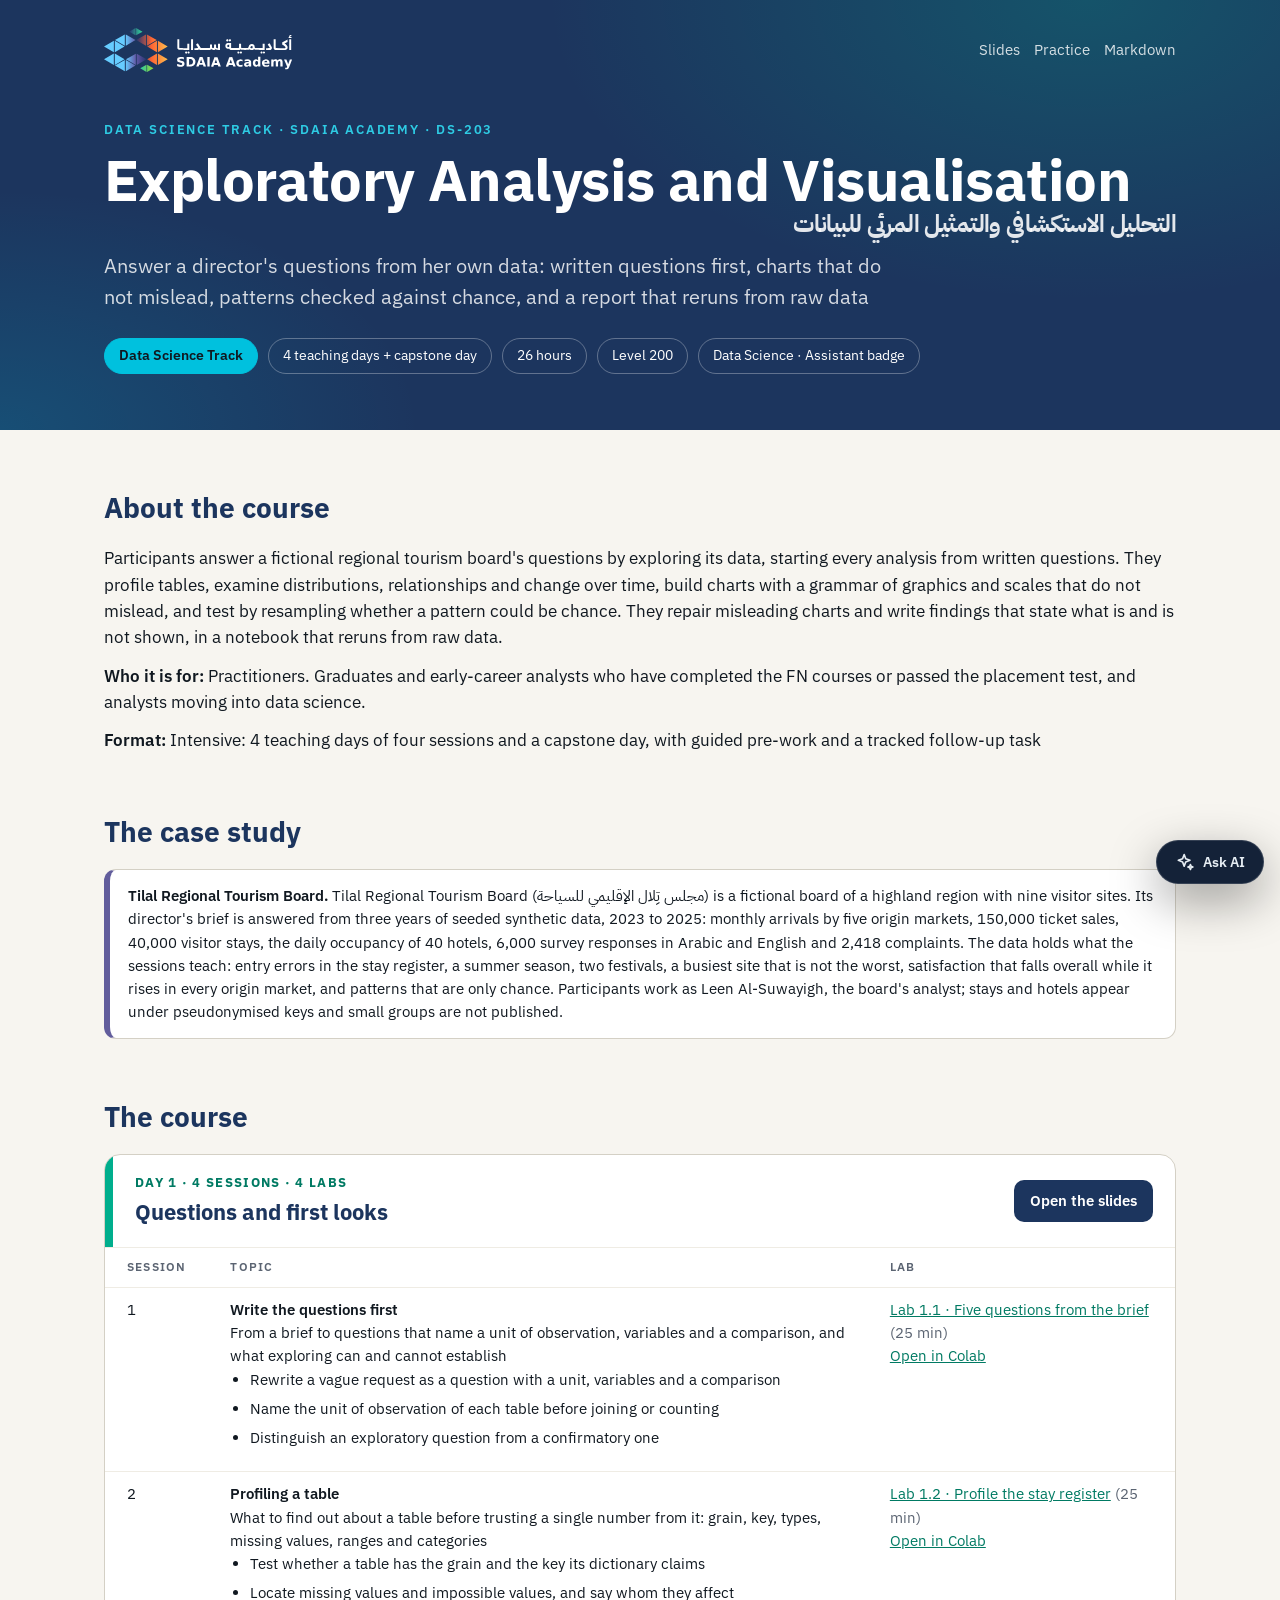
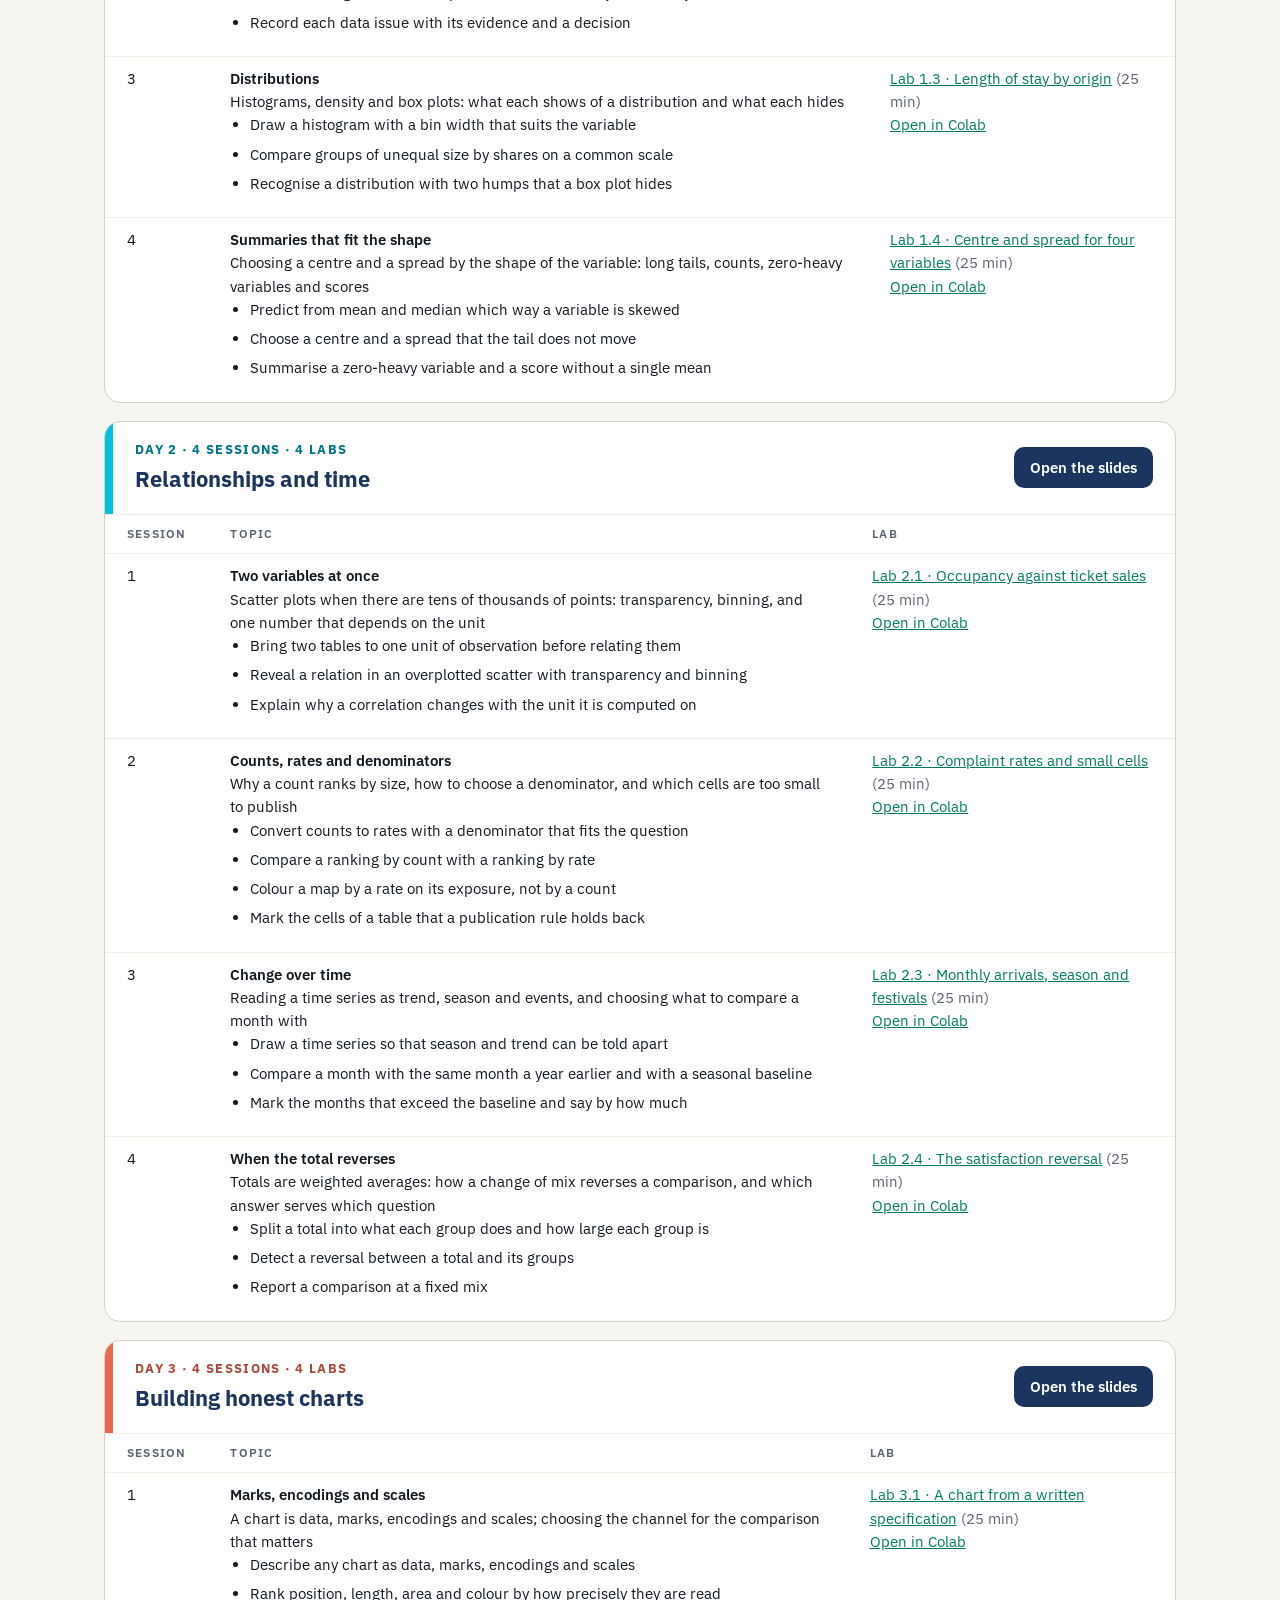
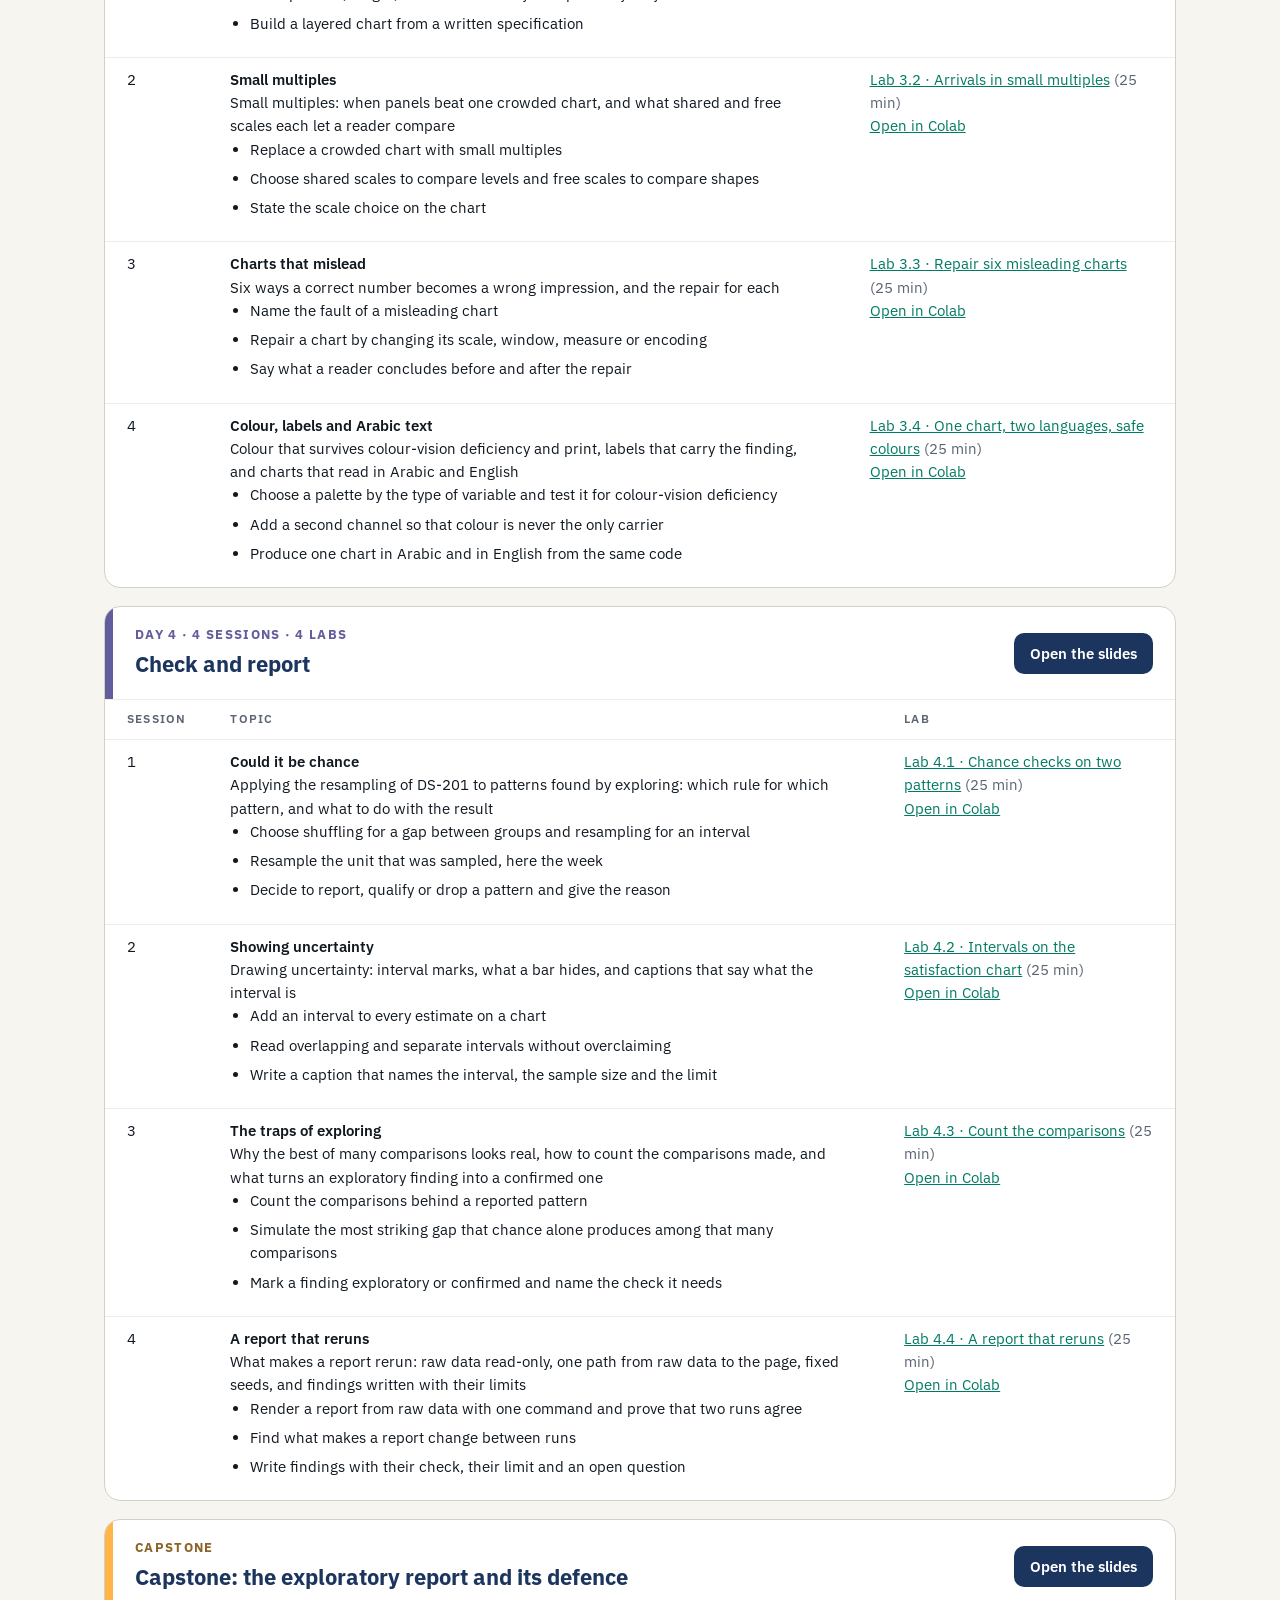
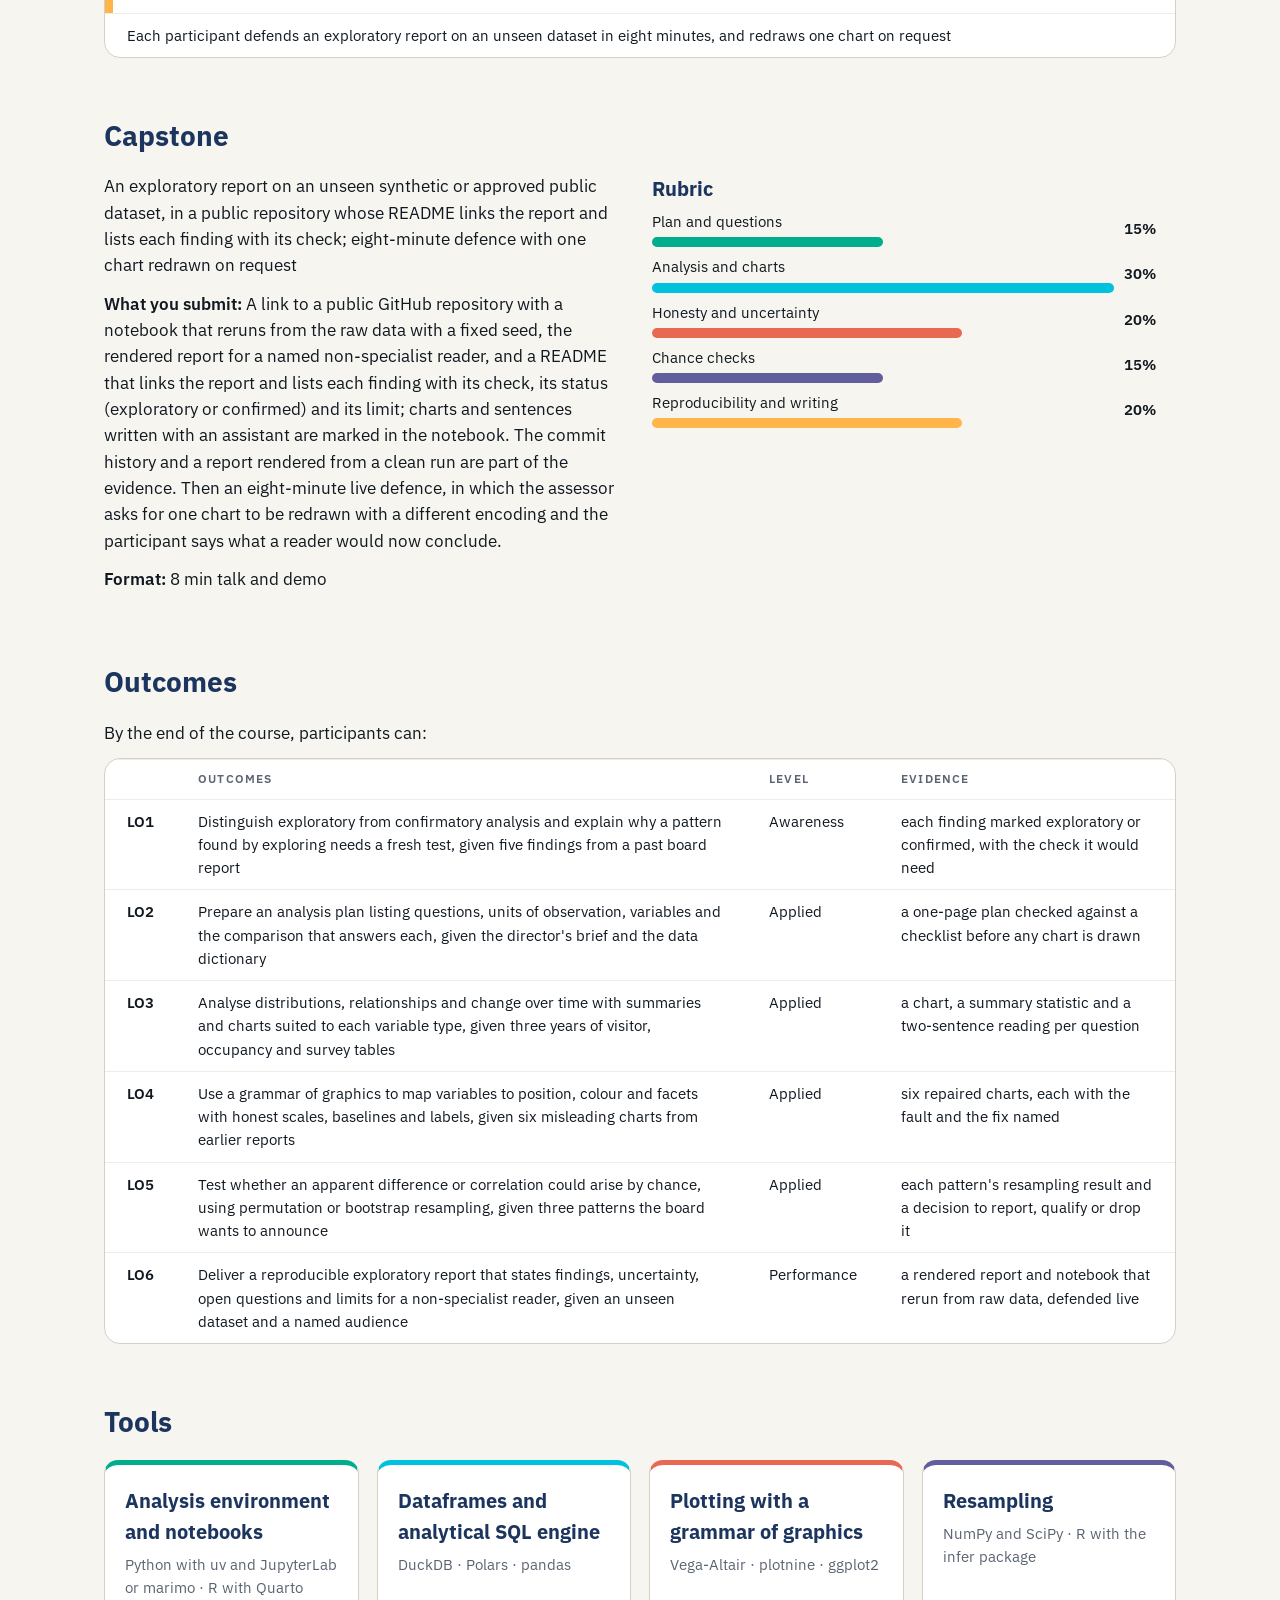
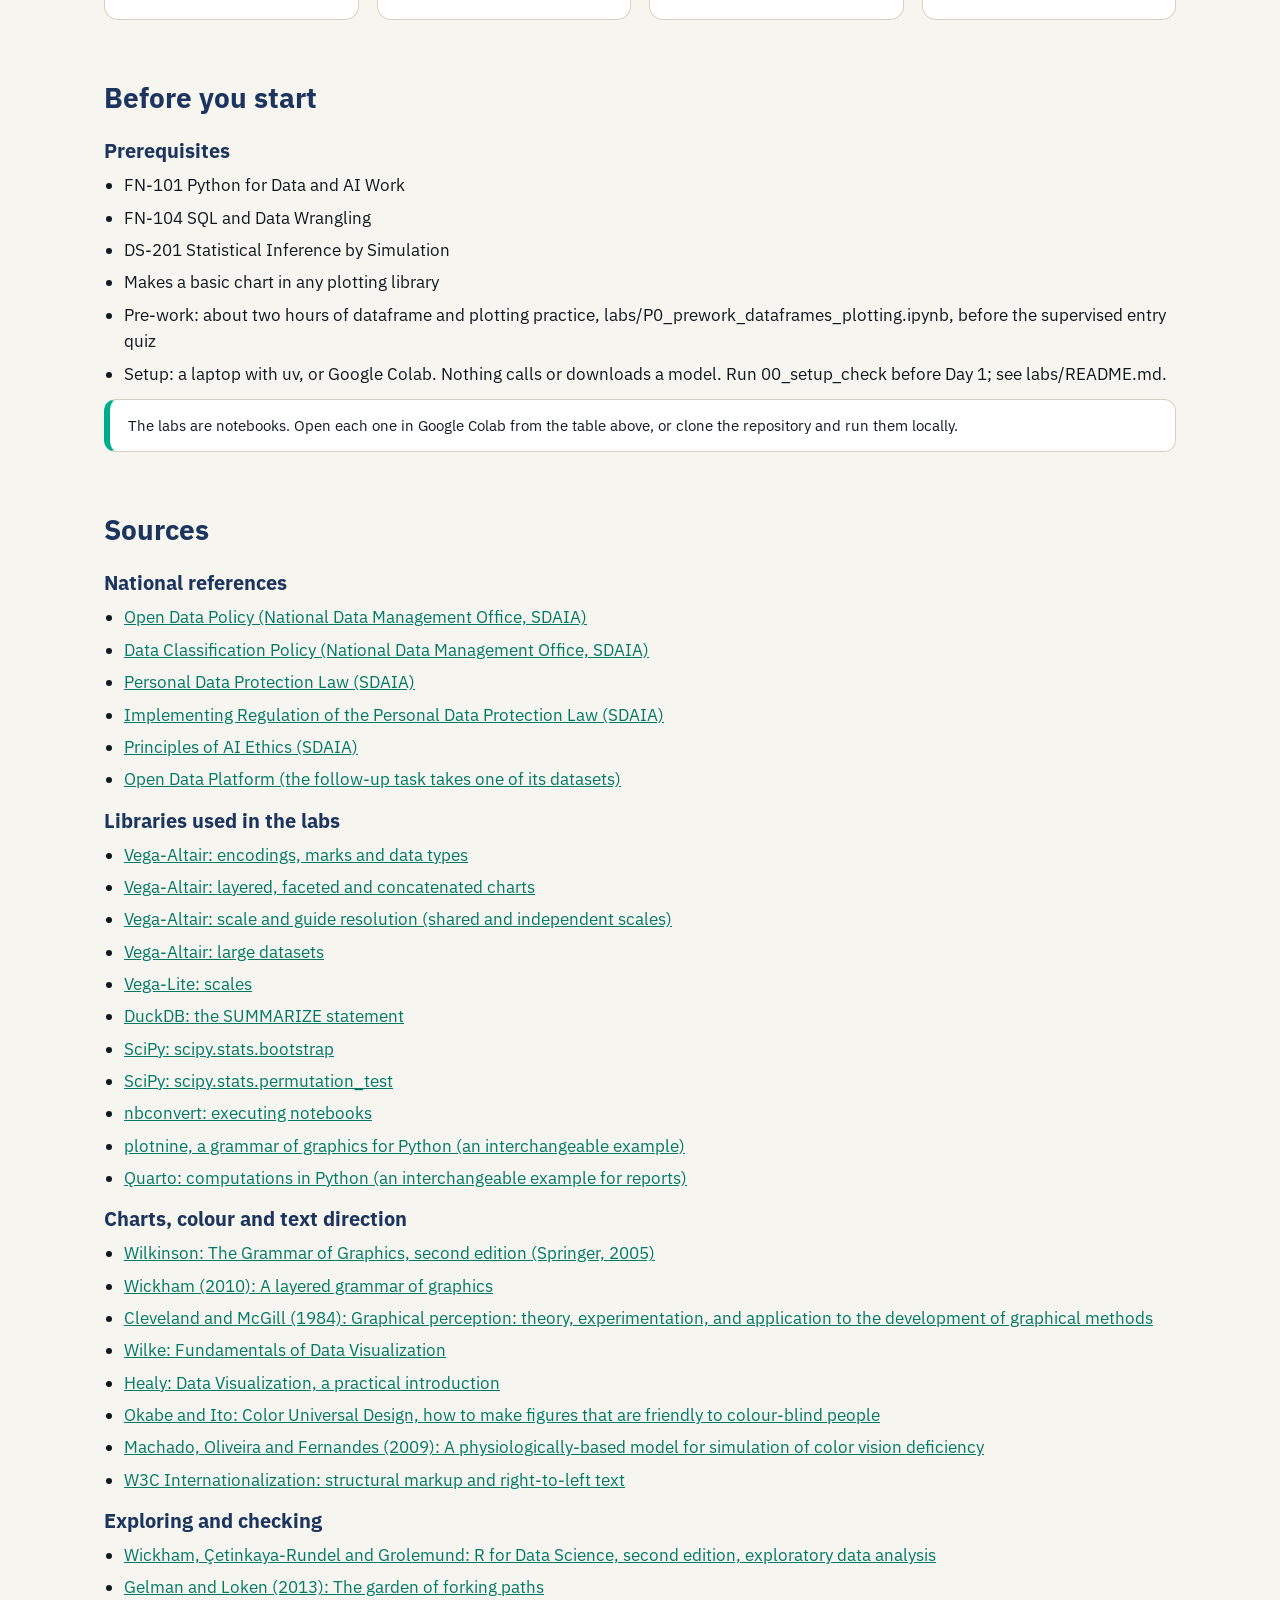
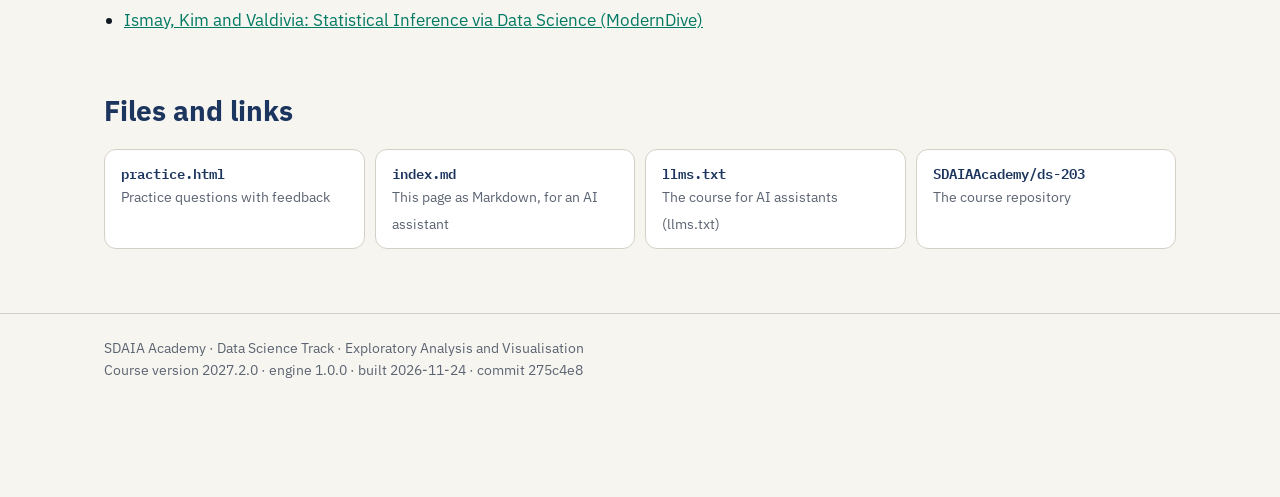
==== commit 0680de62: "Publish ds-203 2027.2.0 from 275c4e8" ====
--- a/index.html
+++ b/index.html
@@ -45,7 +45,7 @@
 <div class="scroll"><table>
 <tr><th>Session</th><th>Topic</th><th>Lab</th></tr>
 <tr><td>1</td><td><b>Two variables at once</b><br>Scatter plots when there are tens of thousands of points: transparency, binning, and one number that depends on the unit<ul><li>Bring two tables to one unit of observation before relating them</li><li>Reveal a relation in an overplotted scatter with transparency and binning</li><li>Explain why a correlation changes with the unit it is computed on</li></ul></td><td><a href="labs/D2_1_occupancy_tickets.ipynb">Lab 2.1 · Occupancy against ticket sales</a> <span class="muted">(25 min)</span><br><a href="https://colab.research.google.com/github/SDAIAAcademy/ds-203/blob/main/labs/D2_1_occupancy_tickets.ipynb">Open in Colab</a></td></tr>
-<tr><td>2</td><td><b>Counts, rates and denominators</b><br>Why a count ranks by size, how to choose a denominator, and which cells are too small to publish<ul><li>Convert counts to rates with a denominator that fits the question</li><li>Compare a ranking by count with a ranking by rate</li><li>Mark the cells of a table that a publication rule holds back</li></ul></td><td><a href="labs/D2_2_complaint_rates.ipynb">Lab 2.2 · Complaint rates and small cells</a> <span class="muted">(25 min)</span><br><a href="https://colab.research.google.com/github/SDAIAAcademy/ds-203/blob/main/labs/D2_2_complaint_rates.ipynb">Open in Colab</a></td></tr>
+<tr><td>2</td><td><b>Counts, rates and denominators</b><br>Why a count ranks by size, how to choose a denominator, and which cells are too small to publish<ul><li>Convert counts to rates with a denominator that fits the question</li><li>Compare a ranking by count with a ranking by rate</li><li>Colour a map by a rate on its exposure, not by a count</li><li>Mark the cells of a table that a publication rule holds back</li></ul></td><td><a href="labs/D2_2_complaint_rates.ipynb">Lab 2.2 · Complaint rates and small cells</a> <span class="muted">(25 min)</span><br><a href="https://colab.research.google.com/github/SDAIAAcademy/ds-203/blob/main/labs/D2_2_complaint_rates.ipynb">Open in Colab</a></td></tr>
 <tr><td>3</td><td><b>Change over time</b><br>Reading a time series as trend, season and events, and choosing what to compare a month with<ul><li>Draw a time series so that season and trend can be told apart</li><li>Compare a month with the same month a year earlier and with a seasonal baseline</li><li>Mark the months that exceed the baseline and say by how much</li></ul></td><td><a href="labs/D2_3_monthly_arrivals.ipynb">Lab 2.3 · Monthly arrivals, season and festivals</a> <span class="muted">(25 min)</span><br><a href="https://colab.research.google.com/github/SDAIAAcademy/ds-203/blob/main/labs/D2_3_monthly_arrivals.ipynb">Open in Colab</a></td></tr>
 <tr><td>4</td><td><b>When the total reverses</b><br>Totals are weighted averages: how a change of mix reverses a comparison, and which answer serves which question<ul><li>Split a total into what each group does and how large each group is</li><li>Detect a reversal between a total and its groups</li><li>Report a comparison at a fixed mix</li></ul></td><td><a href="labs/D2_4_satisfaction_reversal.ipynb">Lab 2.4 · The satisfaction reversal</a> <span class="muted">(25 min)</span><br><a href="https://colab.research.google.com/github/SDAIAAcademy/ds-203/blob/main/labs/D2_4_satisfaction_reversal.ipynb">Open in Colab</a></td></tr>
 </table></div>
@@ -118,8 +118,8 @@
 <a href="https://github.com/SDAIAAcademy/ds-203"><b>SDAIAAcademy/ds-203</b><span>The course repository</span></a>
 </div>
 </main>
-<footer><div class="wrap">SDAIA Academy · Data Science Track · Exploratory Analysis and Visualisation<br><span class="muted">Course version 2027.1.0 · engine 1.0.0 · built 2026-11-15 · commit c59b820</span></div></footer>
-<script type="application/json" id="academy-data">{"v":1,"engine":"1.0.0","build":{"at":"2026-11-15T14:45:38Z","version":"2027.1.0","commit":"c59b820"},"course":{"id":"ds-203","code":"DS-203","title":"Exploratory Analysis and Visualisation","track":"data-science","lang":"en","dir":"ltr","url":"https://sdaiaacademy.github.io/ds-203/","repo":"SDAIAAcademy/ds-203","home":"index.html"},"ai":{"context":{"course":"context/course.md","courseJs":"context/course.js","day":null,"llms":"llms.txt"},"tasks":[],"tools":[]},"features":{},"strings":{}}</script>
+<footer><div class="wrap">SDAIA Academy · Data Science Track · Exploratory Analysis and Visualisation<br><span class="muted">Course version 2027.2.0 · engine 1.0.0 · built 2026-11-24 · commit 275c4e8</span></div></footer>
+<script type="application/json" id="academy-data">{"v":1,"engine":"1.0.0","build":{"at":"2026-11-24T17:04:02Z","version":"2027.2.0","commit":"275c4e8"},"course":{"id":"ds-203","code":"DS-203","title":"Exploratory Analysis and Visualisation","track":"data-science","lang":"en","dir":"ltr","url":"https://sdaiaacademy.github.io/ds-203/","repo":"SDAIAAcademy/ds-203","home":"index.html"},"ai":{"context":{"course":"context/course.md","courseJs":"context/course.js","day":null,"llms":"llms.txt"},"tasks":[],"tools":[]},"features":{},"strings":{}}</script>
 <script src="_engine/academy.js"></script>
 </body>
 </html>
